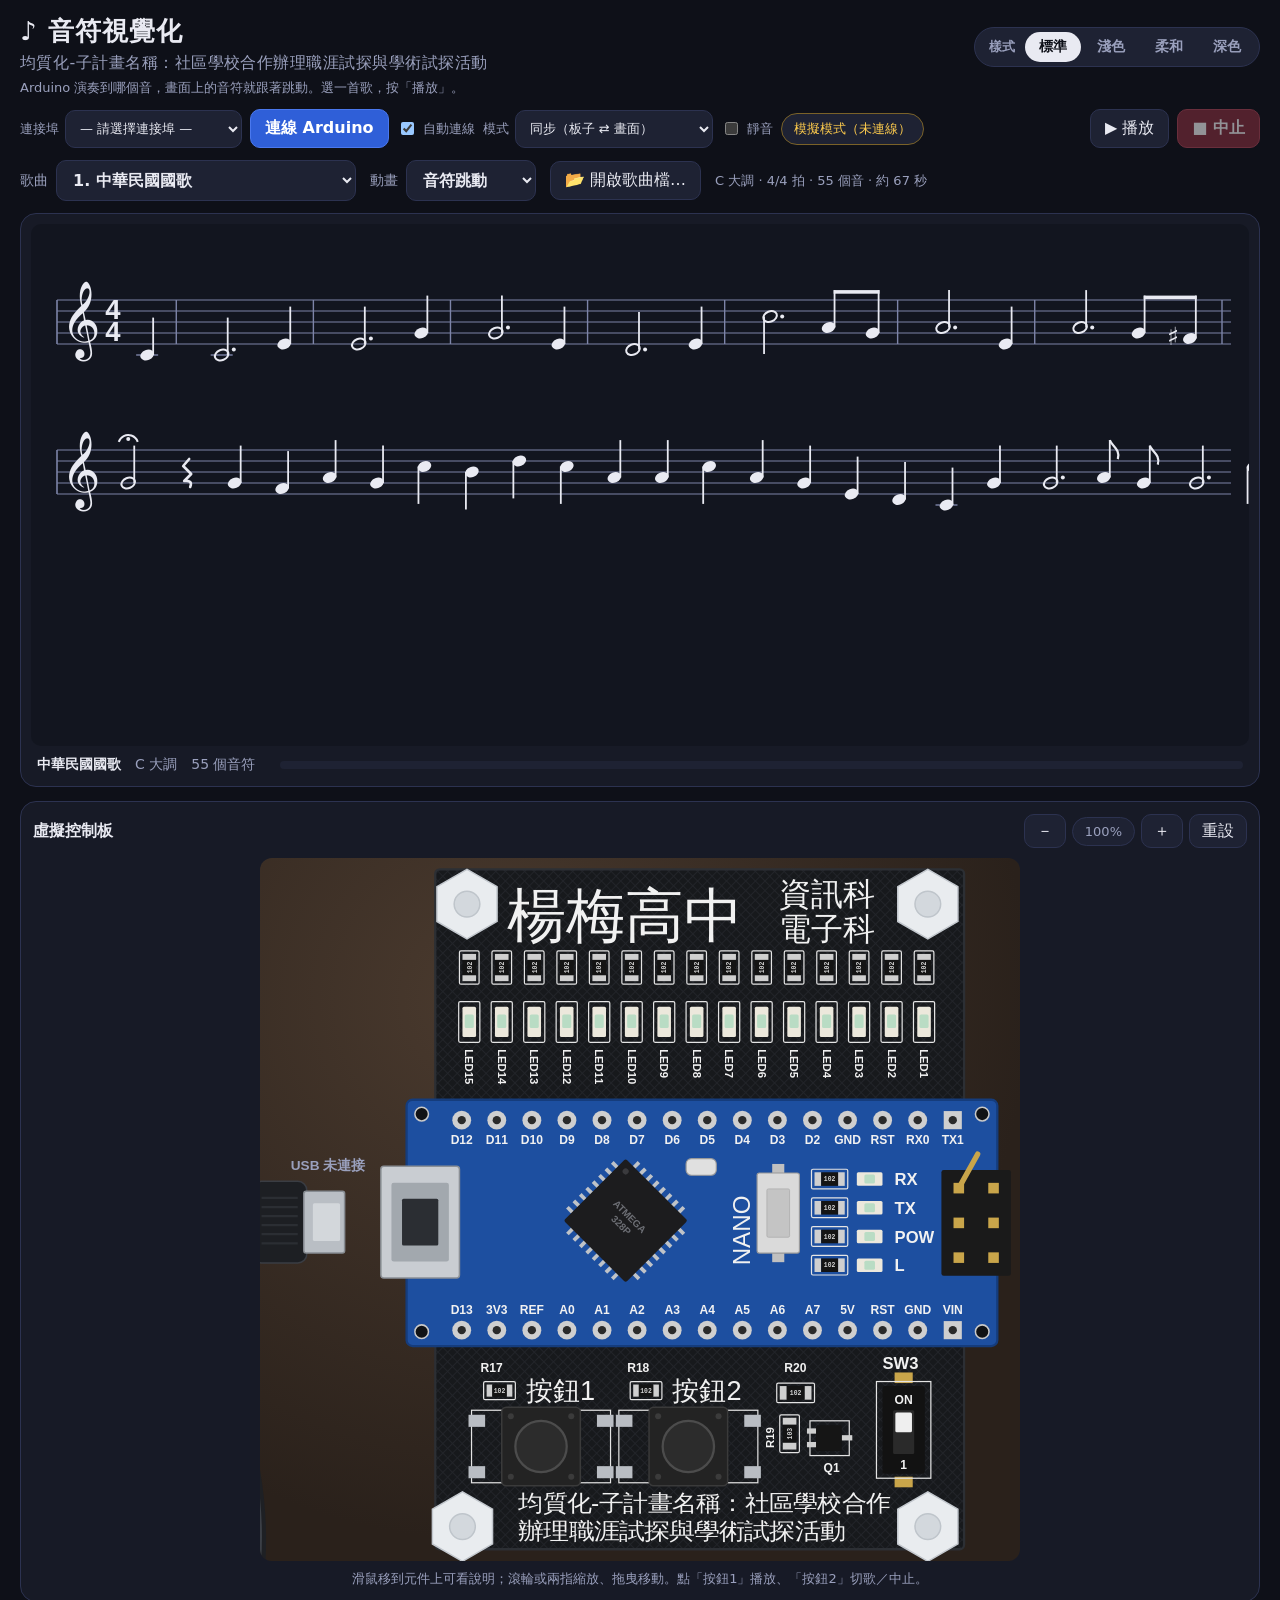
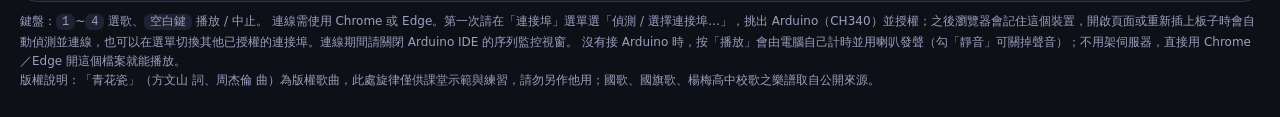
==== arduino-music/index.html @ 62ba799b "arduino-music：選錯檔案時顯示清楚的說明 選到金鑰檔時提醒不會上傳、不要分享；選到其他非歌曲的 JSON 時簡短說明。  Co-Authored-By: Claude Opus 5.5 <" ====
<!doctype html>
<html lang="zh-Hant">
<head>
<meta charset="utf-8">
<meta name="viewport" content="width=device-width, initial-scale=1">
<title>音符視覺化</title>
<style>
  /* 樣式：標準（預設）／淺色／柔和／深色。畫布上的顏色也從這些變數讀取 */
  :root, :root[data-theme="standard"] {
    color-scheme: dark;
    --bg: #0e1018;
    --panel: #171a26;
    --panel2: #1e2233;
    --line: #2c3250;
    --ink: #e9eaf2;
    --muted: #9aa0bd;
    --accent: #ffcc4d;
    --good: #5fe3a1;
    --bad: #ff7a7a;
    --scoreBg: #12151f;
    --noteInk: #e9eaf2;
    --staff: #7d84a8;
    --fallBg: #0d1019;
    --fallGrid: #222842;
    --fallGrid2: #181c2c;
    --bannerBg: rgba(14, 16, 24, .78);
    --primary: #2f5fd8;
    --primaryLine: #4a78ee;
    --dangerBg: #8a2f3f;
    --dangerLine: #b4485a;
    --dangerInk: #ffffff;
  }
  :root[data-theme="light"] {
    color-scheme: light;
    --bg: #eef0f5;
    --panel: #ffffff;
    --panel2: #f1f3f8;
    --line: #d3d8e4;
    --ink: #1c2030;
    --muted: #5c6378;
    --accent: #b97800;
    --good: #198754;
    --bad: #c92a2a;
    --scoreBg: #fcfcfe;
    --noteInk: #1c2030;
    --staff: #8d94ab;
    --fallBg: #eef1f7;
    --fallGrid: #c9cfde;
    --fallGrid2: #dde1ea;
    --bannerBg: rgba(255, 255, 255, .85);
    --primary: #2f5fd8;
    --primaryLine: #2650b8;
    --dangerBg: #c92a2a;
    --dangerLine: #a51d1d;
    --dangerInk: #ffffff;
  }
  :root[data-theme="soft"] {
    color-scheme: dark;
    --bg: #2a2731;
    --panel: #35313d;
    --panel2: #403b49;
    --line: #554e60;
    --ink: #f2ede6;
    --muted: #bdb3a8;
    --accent: #f2c48d;
    --good: #9edcb6;
    --bad: #f0a3a3;
    --scoreBg: #302c37;
    --noteInk: #f2ede6;
    --staff: #9a90a6;
    --fallBg: #2d2934;
    --fallGrid: #4a4356;
    --fallGrid2: #3a3444;
    --bannerBg: rgba(42, 39, 49, .82);
    --primary: #8a6fb8;
    --primaryLine: #a58bd1;
    --dangerBg: #a8566a;
    --dangerLine: #c27186;
    --dangerInk: #ffffff;
  }
  :root[data-theme="dark"] {
    color-scheme: dark;
    --bg: #000000;
    --panel: #0b0b0e;
    --panel2: #151519;
    --line: #26262e;
    --ink: #f6f6f8;
    --muted: #8f8f9a;
    --accent: #ffd60a;
    --good: #30d158;
    --bad: #ff453a;
    --scoreBg: #050507;
    --noteInk: #f6f6f8;
    --staff: #63636f;
    --fallBg: #030304;
    --fallGrid: #1f1f26;
    --fallGrid2: #121217;
    --bannerBg: rgba(0, 0, 0, .8);
    --primary: #0a63e0;
    --primaryLine: #2f7ff0;
    --dangerBg: #b3261e;
    --dangerLine: #d9443a;
    --dangerInk: #ffffff;
  }
  * { box-sizing: border-box; }
  [hidden] { display: none !important; }
  html, body { margin: 0; background: var(--bg); color: var(--ink);
    font-family: "Segoe UI", "Microsoft JhengHei", "PingFang TC", system-ui, sans-serif; }
  body { min-height: 100vh; padding: 14px 16px 28px; }
  h1 { font-size: 26px; margin: 0 0 2px; letter-spacing: .04em; }
  .sub { color: var(--muted); font-size: 13px; margin-bottom: 12px; }
  .wrap { max-width: 1240px; margin: 0 auto; }

  .bar { display: flex; flex-wrap: wrap; gap: 8px; align-items: center; margin-bottom: 12px; }
  button {
    font: inherit; color: var(--ink); background: var(--panel2); border: 1px solid var(--line);
    padding: 8px 14px; border-radius: 10px; cursor: pointer; min-height: 38px;
  }
  button:hover { border-color: #5662a8; }
  button:focus-visible { outline: 2px solid var(--accent); outline-offset: 2px; }
  button.primary { background: var(--primary); border-color: var(--primaryLine); color: #fff; font-weight: 600; }
  button.danger { background: var(--dangerBg); border-color: var(--dangerLine); color: var(--dangerInk); font-weight: 600; }
  button.danger[disabled] { opacity: .55; }
  button[disabled] { opacity: .45; cursor: not-allowed; }
  .badge { padding: 6px 12px; border-radius: 999px; font-size: 13px; background: var(--panel2);
    border: 1px solid var(--line); color: var(--muted); }
  .badge.on { color: var(--good); border-color: #2e6b52; }
  .badge.sim { color: var(--accent); border-color: #7a6228; }
  .spacer { flex: 1; }
  .portbox, .chk { display: inline-flex; align-items: center; gap: 6px; color: var(--muted); font-size: 13px; }
  select { font: inherit; color: var(--ink); background: var(--panel2); border: 1px solid var(--line);
    border-radius: 10px; padding: 8px 10px; min-height: 38px; max-width: 260px; }
  select:focus-visible, input[type=checkbox]:focus-visible { outline: 2px solid var(--accent); outline-offset: 2px; }

  /* 歌曲下拉選單 */
  .songbar { display: flex; flex-wrap: wrap; align-items: center; gap: 8px 14px; margin-bottom: 12px; }
  .songbox { display: inline-flex; align-items: center; gap: 8px; font-size: 14px; color: var(--muted); white-space: nowrap; }
  .songbox select { font-size: 16px; font-weight: 600; width: 300px; max-width: 70vw; padding: 9px 12px; }
  .songbox select[disabled] { opacity: .55; cursor: not-allowed; }
  .songmeta { color: var(--muted); font-size: 13px; }
  .songbox select.small { width: auto; min-width: 130px; }
  .pianoWrap { margin-top: 10px; border-radius: 10px; overflow: hidden; background: var(--fallBg); }
  /* 樣式切換（分段按鈕） */
  .kicker { color: var(--muted); font-size: 16px; line-height: 1.5; letter-spacing: .03em; margin: 2px 0 4px; }
  .titleRow { display: flex; flex-wrap: wrap; align-items: center; justify-content: space-between; gap: 8px 16px; }
  .themeSeg { display: inline-flex; align-items: center; gap: 2px; padding: 4px; border-radius: 999px;
    background: var(--panel2); border: 1px solid var(--line); }
  .themeSeg .lbl { color: var(--muted); font-size: 13px; padding: 0 8px 0 10px; font-weight: 600; }
  .themeSeg button { min-height: 30px; padding: 4px 14px; border-radius: 999px; border: 0; background: transparent;
    color: var(--muted); font-weight: 600; font-size: 14px; }
  .themeSeg button:hover { color: var(--ink); }
  .themeSeg button[aria-pressed="true"] { background: var(--ink); color: var(--bg); }
  #piano { display: block; width: 100%; }
  .menu { display: grid; grid-template-columns: repeat(4, 1fr); gap: 10px; margin-bottom: 12px; }
  .card {
    text-align: left; padding: 12px 14px; border-radius: 14px; background: var(--panel);
    border: 1px solid var(--line); display: flex; gap: 12px; align-items: center; min-height: 72px;
  }
  .card .num { width: 34px; height: 34px; border-radius: 50%; background: var(--panel2);
    display: grid; place-items: center; font-weight: 700; flex: none; color: var(--muted); }
  .card .t { font-weight: 600; font-size: 15px; line-height: 1.25; }
  .card .m { color: var(--muted); font-size: 12px; margin-top: 3px; }
  .card.active { border-color: var(--accent); background: #232640; box-shadow: 0 0 0 1px var(--accent) inset; }
  .card.active .num { background: var(--accent); color: #1a1a1a; }

  .stage { background: var(--panel); border: 1px solid var(--line); border-radius: 16px; padding: 10px; }
  #scoreWrap { height: min(58vh, 640px); overflow-y: auto; overflow-x: hidden; border-radius: 10px;
    background: var(--scoreBg); scroll-behavior: smooth; }
  canvas { display: block; width: 100%; }
  .foot { display: flex; flex-wrap: wrap; gap: 12px 24px; align-items: center; justify-content: space-between;
    padding: 10px 6px 2px; }
  .info { font-size: 14px; color: var(--muted); }
  .info b { color: var(--ink); font-weight: 600; }
  .progress { flex: 1 1 220px; height: 8px; background: var(--panel2); border-radius: 99px; overflow: hidden; min-width: 160px; }
  .progress > i { display: block; height: 100%; width: 0; background: linear-gradient(90deg, #4dd4e6, #ffcc4d, #ff6b6b); }
  .leds { display: flex; gap: 6px; align-items: center; }
  .led { width: 14px; height: 14px; border-radius: 50%; background: #2a2d3e; border: 1px solid #3b405c; transition: background .06s, box-shadow .06s; }
  .led.on { background: #ffd24d; border-color: #ffe9a3; box-shadow: 0 0 10px 3px rgba(255, 210, 77, .75); }
  .hint { color: var(--muted); font-size: 12px; margin-top: 10px; line-height: 1.6; }
  code { background: var(--panel2); padding: 1px 6px; border-radius: 6px; font-size: 12px; }

  /* 虛擬控制板 */
  .boardPanel { margin-top: 14px; background: var(--panel); border: 1px solid var(--line); border-radius: 16px; padding: 12px; }
  .boardHead { display: flex; flex-wrap: wrap; gap: 8px; align-items: center; justify-content: space-between; margin-bottom: 10px; }
  .boardHead h2 { font-size: 16px; margin: 0; }
  .zoomCtl { display: flex; gap: 6px; align-items: center; }
  .zoomCtl button { min-height: 34px; padding: 4px 12px; }
  .boardWrap { position: relative; max-width: 760px; margin: 0 auto; border-radius: 12px; overflow: hidden;
    background: radial-gradient(circle at 30% 20%, #4a3a2e, #2a211b 70%); touch-action: none; }
  #board .usbPlug { transition: transform .45s cubic-bezier(.3, .7, .3, 1); }
  #board .usbPlug.off { transform: translateX(-64px); }
  #board { display: block; width: 100%; aspect-ratio: 1006 / 930; cursor: grab; user-select: none; }
  #board.dragging { cursor: grabbing; }
  #board .comp:hover { filter: brightness(1.35); }
  #board .btnCap { cursor: pointer; transition: transform .08s; transform-box: fill-box; transform-origin: center; }
  #board .btnCap.down { transform: scale(.88); }
  .boardWrap.hwOnly #board .btnCap { cursor: not-allowed; }
  #board .waves path { opacity: 0; }
  #board .waves.on path { animation: wave .7s linear infinite; }
  #board .waves.on path:nth-child(2) { animation-delay: .23s; }
  #board .waves.on path:nth-child(3) { animation-delay: .46s; }
  @keyframes wave { 0% { opacity: .95; } 100% { opacity: 0; } }
  .boardTip { position: absolute; pointer-events: none; background: rgba(10, 12, 20, .94); border: 1px solid var(--line);
    color: var(--ink); font-size: 13px; padding: 6px 10px; border-radius: 8px; max-width: 280px; display: none; z-index: 5; line-height: 1.55; }
  .boardInfo { font-size: 13px; color: var(--muted); margin-top: 8px; min-height: 20px; text-align: center; line-height: 1.6; }
  @media (prefers-reduced-motion: reduce) { #board .waves.on path { animation: none; opacity: .8; } }

  @media (max-width: 860px) { .menu { grid-template-columns: repeat(2, 1fr); } }
  @media (max-width: 480px) { .menu { grid-template-columns: 1fr; } body { padding: 10px; } }
  @media (prefers-reduced-motion: reduce) { #scoreWrap { scroll-behavior: auto; } }
</style>
</head>
<body>
<div class="wrap">
  <div class="titleRow">
    <div class="titleBlock">
      <h1>♪ 音符視覺化</h1>
      <div class="kicker">均質化-子計畫名稱：社區學校合作辦理職涯試探與學術試探活動</div>
    </div>
    <div class="themeSeg" role="group" aria-label="樣式">
      <span class="lbl">樣式</span>
      <button type="button" data-theme="standard" aria-pressed="true">標準</button>
      <button type="button" data-theme="light" aria-pressed="false">淺色</button>
      <button type="button" data-theme="soft" aria-pressed="false">柔和</button>
      <button type="button" data-theme="dark" aria-pressed="false">深色</button>
    </div>
  </div>
  <div class="sub">Arduino 演奏到哪個音，畫面上的音符就跟著跳動。選一首歌，按「播放」。</div>

  <div class="bar">
    <label class="portbox">連接埠
      <select id="portSel" aria-label="選擇序列埠（Arduino）"></select>
    </label>
    <button id="btnConnect" class="primary">連線 Arduino</button>
    <label class="chk"><input type="checkbox" id="autoConn" checked> 自動連線</label>
    <label class="portbox">模式
      <select id="modeSel" aria-label="選擇模式">
        <option value="sync">同步（板子 ⇄ 畫面）</option>
        <option value="hw">硬體（畫面只鏡像）</option>
        <option value="online">線上（虛擬板、電腦發聲）</option>
      </select>
    </label>
    <label class="chk"><input type="checkbox" id="muteChk"> 靜音</label>
    <span id="badgeMode" class="badge sim">模擬模式（未連線）</span>
    <span class="spacer"></span>
    <button id="btnPlay">▶ 播放</button>
    <button id="btnStop" class="danger" disabled>■ 中止</button>
  </div>

  <div class="songbar">
    <label class="songbox">歌曲
      <select id="songSel" aria-label="選擇歌曲"></select>
    </label>
    <label class="songbox">動畫
      <select id="animSel" class="small" aria-label="選擇動畫">
        <option value="notes">音符跳動</option>
        <option value="piano">鋼琴</option>
      </select>
    </label>
    <label class="songbox" id="keysBox" hidden>琴鍵
      <select id="keysSel" class="small" aria-label="選擇鋼琴鍵數">
        <option value="88">88 鍵（完整鋼琴）</option>
        <option value="37">37 鍵（C3～C6）</option>
      </select>
    </label>
    <button id="btnOpenSong" type="button" title="載入 songs 資料夾裡的 .json 歌曲檔">📂 開啟歌曲檔…</button>
    <input type="file" id="songFile" accept=".json,application/json" hidden>
    <span class="songmeta" id="songMeta"></span>
  </div>

  <div class="stage">
    <div id="scoreWrap"><canvas id="score"></canvas></div>
    <div id="pianoWrap" class="pianoWrap" hidden><canvas id="piano" aria-label="鋼琴鍵盤動畫"></canvas></div>
    <div class="foot">
      <div class="info" id="info">尚未開始</div>
      <div class="progress" aria-hidden="true"><i id="bar"></i></div>
    </div>
  </div>

  <section class="boardPanel" aria-label="虛擬控制板">
    <div class="boardHead">
      <h2>虛擬控制板</h2>
      <div class="zoomCtl">
        <button id="zoomOut" type="button" aria-label="縮小">－</button>
        <span id="zoomPct" class="badge">100%</span>
        <button id="zoomIn" type="button" aria-label="放大">＋</button>
        <button id="zoomReset" type="button">重設</button>
      </div>
    </div>
    <div class="boardWrap" id="boardWrap">
      <svg id="board" role="img" aria-label="楊梅高中 Arduino Nano 控制板"></svg>
      <div class="boardTip" id="boardTip"></div>
    </div>
    <div class="boardInfo" id="boardInfo">滑鼠移到元件上可看說明；滾輪或兩指縮放、拖曳移動。點「按鈕1」播放、「按鈕2」切歌／中止。</div>
  </section>

  <div class="hint">
    鍵盤：<code>1</code>~<code>4</code> 選歌、<code>空白鍵</code> 播放 / 中止。
    連線需使用 Chrome 或 Edge。第一次請在「連接埠」選單選「偵測 / 選擇連接埠…」，挑出 Arduino（CH340）並授權；之後瀏覽器會記住這個裝置，開啟頁面或重新插上板子時會自動偵測並連線，也可以在選單切換其他已授權的連接埠。連線期間請關閉 Arduino IDE 的序列監控視窗。
    沒有接 Arduino 時，按「播放」會由電腦自己計時並用喇叭發聲（勾「靜音」可關掉聲音）；不用架伺服器，直接用 Chrome／Edge 開這個檔案就能播放。
    <br>版權說明：「青花瓷」（方文山 詞、周杰倫 曲）為版權歌曲，此處旋律僅供課堂示範與練習，請勿另作他用；國歌、國旗歌、楊梅高中校歌之樂譜取自公開來源。
  </div>
</div>

<script>
"use strict";
const SONGS = [{"id":1,"title":"中華民國國歌","key":"C","beats":"4/4","unitMs":100,"gap":90,"measure":32,"pickup":8,"notes":[[0,8,0],[0,24,0],[4,8,3],[4,24,3],[7,8,6],[7,24,6],[4,8,3],[2,24,1],[4,8,3],[12,24,10],[9,4,7],[7,4,6],[9,24,7],[4,8,3],[9,24,7],[7,4,6],[6,4,5],[7,29,6],[127,8,255],[7,8,6],[5,8,4],[9,8,7],[7,8,6],[12,8,10],[11,8,9],[14,8,12],[12,8,10],[9,8,7],[9,8,7],[12,8,10],[9,8,7],[7,8,6],[4,8,3],[2,8,1],[0,8,0],[7,8,6],[7,24,6],[9,4,7],[7,4,6],[7,24,6],[12,8,10],[12,24,10],[9,4,7],[7,4,6],[7,24,6],[7,8,6],[16,24,14],[14,4,12],[16,4,14],[14,24,12],[7,8,6],[14,24,12],[14,4,12],[16,4,14],[12,43,10]],"ferm":{"17":16,"54":24},"builtin":true},{"id":2,"title":"中華民國國旗歌","key":"C","beats":"4/4","unitMs":100,"gap":90,"measure":32,"pickup":0,"notes":[[4,8,3],[0,6,0],[4,2,3],[7,8,6],[7,8,6],[12,8,10],[11,6,9],[9,2,7],[9,8,7],[7,8,6],[9,8,7],[7,8,6],[7,8,6],[4,6,3],[0,2,0],[5,6,4],[5,2,4],[4,8,3],[2,16,1],[4,8,3],[0,6,0],[2,2,1],[4,8,3],[7,8,6],[12,8,10],[11,6,9],[9,2,7],[9,8,7],[7,8,6],[9,8,7],[7,8,6],[7,8,6],[5,4,4],[4,4,3],[2,6,1],[4,2,3],[2,8,1],[0,16,0],[2,12,1],[4,4,3],[5,8,4],[5,8,4],[9,8,7],[9,6,7],[9,2,7],[7,6,6],[5,2,4],[4,8,3],[4,12,3],[7,4,6],[12,8,10],[12,8,10],[14,6,12],[12,2,10],[11,4,9],[9,4,7],[7,16,6],[16,12,14],[16,4,14],[14,6,12],[12,2,10],[11,8,9],[14,12,12],[12,4,10],[11,6,9],[9,2,7],[7,8,6],[12,8,10],[12,4,10],[7,4,6],[9,4,7],[7,4,6],[5,4,4],[4,4,3],[2,8,1],[4,6,3],[5,2,4],[4,8,3],[127,8,255],[16,12,14],[16,4,14],[14,6,12],[12,2,10],[11,8,9],[14,12,12],[12,4,10],[11,6,9],[9,2,7],[7,8,6],[12,8,10],[12,4,10],[7,4,6],[11,4,9],[9,4,7],[7,4,6],[5,4,4],[4,8,3],[5,6,4],[2,2,1],[0,16,0]],"ferm":{},"builtin":true},{"id":3,"title":"楊梅高中校歌","key":"F","beats":"4/4","unitMs":75,"gap":90,"measure":32,"pickup":0,"notes":[[9,12,7],[5,2,4],[9,2,7],[12,8,9],[9,8,7],[14,12,11],[10,2,8],[12,2,9],[9,8,7],[5,8,4],[7,12,5],[9,4,7],[10,4,8],[7,4,5],[9,8,7],[10,4,8],[9,4,7],[7,4,5],[5,4,4],[7,16,5],[9,12,7],[5,2,4],[9,2,7],[12,8,9],[9,8,7],[14,12,11],[10,2,8],[12,2,9],[9,8,7],[5,8,4],[7,12,5],[9,4,7],[10,4,8],[7,4,5],[12,8,9],[9,4,7],[10,4,8],[7,6,5],[5,2,4],[5,16,4],[0,8,0],[0,6,0],[5,2,4],[9,4,7],[127,4,255],[2,4,1],[127,4,255],[7,4,5],[127,4,255],[0,4,0],[127,4,255],[5,4,4],[0,4,0],[5,4,4],[9,4,7],[14,8,11],[12,8,9],[9,16,7],[2,8,1],[2,6,1],[5,2,4],[10,4,8],[127,4,255],[14,4,11],[127,4,255],[7,4,5],[127,4,255],[12,4,9],[127,4,255],[5,4,4],[7,4,5],[9,4,7],[14,4,11],[12,8,9],[11,8,9],[12,16,9],[5,4,4],[5,8,4],[0,4,0],[9,8,7],[7,8,5],[9,4,7],[9,8,7],[5,4,4],[14,8,11],[12,8,9],[10,4,8],[10,8,8],[7,4,5],[9,8,7],[14,8,11],[12,4,9],[12,8,9],[9,4,7],[14,8,11],[12,8,9],[17,24,14],[127,8,255]],"ferm":{},"builtin":true},{"id":4,"title":"青花瓷（版權歌曲，僅供示範練習）","key":"A","beats":"2/4","unitMs":80,"gap":85,"measure":16,"pickup":0,"notes":[[127,8,255],[127,2,255],[11,2,7],[9,2,5],[6,2,2],[9,4,5],[9,2,5],[6,2,2],[9,4,5],[9,2,5],[6,2,2],[9,2,5],[6,2,2],[4,4,0],[127,2,255],[11,2,7],[9,2,5],[6,2,2],[9,4,5],[9,2,5],[6,2,2],[9,4,5],[9,2,5],[11,1,7],[13,1,9],[11,2,7],[9,2,5],[9,4,5],[127,2,255],[4,2,0],[6,2,2],[13,2,9],[13,4,9],[13,2,9],[11,2,7],[13,4,9],[13,2,9],[11,2,7],[13,2,9],[16,2,12],[13,2,9],[13,2,9],[127,2,255],[13,2,9],[13,2,9],[13,2,9],[13,2,9],[11,2,7],[11,2,7],[11,2,7],[11,4,7],[9,2,5],[11,1,7],[13,1,9],[13,2,9],[11,6,7],[127,2,255],[11,2,7],[9,2,5],[6,2,2],[9,4,5],[9,2,5],[6,2,2],[9,4,5],[9,2,5],[6,2,2],[9,2,5],[6,2,2],[4,4,0],[127,2,255],[4,2,0],[6,2,2],[13,2,9],[16,4,12],[16,2,12],[13,2,9],[16,4,12],[16,2,12],[11,1,7],[13,1,9],[11,2,7],[9,2,5],[9,4,5],[127,2,255],[11,2,7],[9,2,5],[11,2,7],[13,2,9],[11,2,7],[11,2,7],[9,2,5],[11,4,7],[9,2,5],[6,2,2],[11,2,7],[9,2,5],[9,2,5],[6,2,2],[9,4,5],[9,2,5],[9,18,5],[127,8,255],[127,2,255],[16,2,12],[16,2,12],[13,2,9],[11,2,7],[13,2,9],[6,4,2],[11,2,7],[13,2,9],[16,2,12],[13,2,9],[11,8,7],[127,2,255],[16,2,12],[16,2,12],[13,2,9],[11,2,7],[13,2,9],[4,4,0],[11,2,7],[13,2,9],[16,2,12],[11,2,7],[9,8,5],[127,2,255],[9,2,5],[11,2,7],[13,2,9],[16,2,12],[18,2,14],[16,2,12],[13,2,9],[16,2,12],[13,2,9],[13,2,9],[11,2,7],[11,8,7],[127,2,255],[9,2,5],[11,2,7],[9,2,5],[11,2,7],[9,2,5],[9,2,5],[11,2,7],[11,2,7],[13,4,9],[16,2,12],[13,2,9],[13,6,9],[127,2,255],[16,2,12],[16,2,12],[13,2,9],[11,2,7],[13,2,9],[6,4,2],[11,2,7],[13,2,9],[16,2,12],[13,2,9],[11,8,7],[127,2,255],[16,2,12],[16,2,12],[13,2,9],[11,2,7],[13,2,9],[4,4,0],[11,2,7],[13,2,9],[16,2,12],[11,2,7],[9,8,5],[127,2,255],[9,2,5],[11,2,7],[13,2,9],[16,2,12],[18,2,14],[16,2,12],[13,2,9],[16,2,12],[13,2,9],[13,2,9],[11,2,7],[11,6,7],[4,2,0],[13,2,9],[11,4,7],[9,4,5],[9,42,5],[127,4,255]],"ferm":{},"builtin":true},{"title":"中華民國國旗歌（由內建歌曲匯出）","key":"C","beats":"4/4","unitMs":100,"gap":90,"measure":32,"pickup":0,"source":"04_國旗歌_樂譜(維基百科).png","notes":[[4,8],[0,6],[4,2],[7,8],[7,8],[12,8],[11,6],[9,2],[9,8],[7,8],[9,8],[7,8],[7,8],[4,6],[0,2],[5,6],[5,2],[4,8],[2,16],[4,8],[0,6],[2,2],[4,8],[7,8],[12,8],[11,6],[9,2],[9,8],[7,8],[9,8],[7,8],[7,8],[5,4],[4,4],[2,6],[4,2],[2,8],[0,16],[2,12],[4,4],[5,8],[5,8],[9,8],[9,6],[9,2],[7,6],[5,2],[4,8],[4,12],[7,4],[12,8],[12,8],[14,6],[12,2],[11,4],[9,4],[7,16],[16,12],[16,4],[14,6],[12,2],[11,8],[14,12],[12,4],[11,6],[9,2],[7,8],[12,8],[12,4],[7,4],[9,4],[7,4],[5,4],[4,4],[2,8],[4,6],[5,2],[4,8],[null,8],[16,12],[16,4],[14,6],[12,2],[11,8],[14,12],[12,4],[11,6],[9,2],[7,8],[12,8],[12,4],[7,4],[11,4],[9,4],[7,4],[5,4],[4,8],[5,6],[2,2],[0,16]],"uncertain":[],"file":"國旗歌_測試.json"},{"title":"青花瓷（AI 讀譜・版權歌曲，僅供示範練習）","key":"A","beats":"2/4","unitMs":80,"gap":85,"measure":16,"pickup":0,"source":"06_青花瓷_簡譜(使用者提供).png","notes":[[null,8],[null,2],[11,2],[9,2],[6,2],[9,4],[9,2],[6,2],[9,4],[9,2],[6,2],[9,2],[6,2],[4,4],[null,2],[11,2],[9,2],[6,2],[9,4],[9,2],[6,2],[9,4],[9,2],[11,1],[13,1],[11,2],[9,2],[9,4],[null,2],[4,2],[6,2],[13,2],[13,4],[13,2],[11,2],[13,4],[13,2],[11,2],[13,2],[16,2],[13,2],[13,2],[null,2],[13,2],[13,2],[13,2],[13,2],[11,2],[11,2],[11,2],[11,4],[9,2],[11,1],[13,1],[13,2],[11,6],[null,2],[11,2],[9,2],[6,2],[9,4],[9,2],[6,2],[9,4],[9,2],[6,2],[9,2],[6,2],[4,4],[null,2],[4,2],[6,2],[13,2],[16,4],[16,2],[13,2],[16,4],[16,2],[11,1],[13,1],[11,2],[9,2],[9,4],[null,2],[11,2],[9,2],[11,2],[13,2],[11,2],[11,2],[9,2],[11,4],[9,2],[6,2],[11,2],[9,2],[9,2],[6,2],[9,4],[9,2],[9,18],[null,8],[null,2],[16,2],[16,2],[13,2],[11,2],[13,2],[6,4],[11,2],[13,2],[16,2],[13,2],[11,8],[null,2],[16,2],[16,2],[13,2],[11,2],[13,2],[4,4],[11,2],[13,2],[16,2],[11,2],[9,8],[null,2],[9,2],[11,2],[13,2],[16,2],[18,2],[16,2],[13,2],[16,2],[13,2],[13,2],[11,2],[11,8],[null,2],[9,2],[11,2],[9,2],[11,2],[9,2],[9,2],[11,2],[11,2],[13,4],[16,2],[13,2],[13,6],[null,2],[16,2],[16,2],[13,2],[11,2],[13,2],[6,4],[11,2],[13,2],[16,2],[13,2],[11,8],[null,2],[16,2],[16,2],[13,2],[11,2],[13,2],[4,4],[11,2],[13,2],[16,2],[11,2],[9,8],[null,2],[9,2],[11,2],[13,2],[16,2],[18,2],[16,2],[13,2],[16,2],[13,2],[13,2],[11,2],[11,6],[4,2],[13,2],[11,4],[9,4],[9,42],[null,4]],"uncertain":[{"index":73,"reason":"譜上這小節標3/4拍，但時值線加起來只有2拍，依時值線處理"},{"index":91,"reason":"小節中間又標了3/4，依時值線處理"},{"index":106,"reason":"副歌標了8va（高八度），為了蜂鳴器不要太尖，照譜面音高演奏"},{"index":188,"reason":"這裡有2/4小記號和附點，時值照線條判讀"},{"index":193,"reason":"結尾有好幾條連結線，合併成一個長音"}],"file":"青花瓷_AI讀譜.json"}].map((d) => normalizeSong(d));

/* ================= 匯入歌曲（songs\*.json）轉成內部格式 ================= */
// 回傳錯誤訊息陣列（空陣列代表沒問題）。和 tools\validate_song.py 的基本檢查一致
function songErrors(d) {
  const err = [];
  if (!d || typeof d !== "object") return ["檔案內容不是歌曲資料"];
  const need = { title: "string", key: "string", beats: "string", unitMs: "number", gap: "number", measure: "number", pickup: "number" };
  for (const k in need) if (typeof d[k] !== need[k]) err.push(`少了欄位「${k}」或型別不對`);
  if (!Array.isArray(d.notes) || !d.notes.length) err.push("notes 必須是至少有一個音符的清單");
  else d.notes.forEach((n, i) => {
    if (!Array.isArray(n) || n.length !== 2) err.push(`第 ${i} 個音符要寫成 [音高, 長度]`);
    else if (!(Number.isInteger(n[1]) && n[1] > 0)) err.push(`第 ${i} 個音符的長度要是正整數`);
    else if (n[0] !== null && !(Number.isInteger(n[0]) && n[0] >= -12 && n[0] <= 24)) err.push(`第 ${i} 個音符的音高要是 −12～24 的整數，或 null（休止符）`);
  });
  if (d.key && KEY_SIG_OK(d.key) === false) err.push(`調號「${d.key}」看不懂`);
  return err.slice(0, 6);
}
function KEY_SIG_OK(k) { return ["C", "G", "D", "A", "E", "B", "F♯", "F", "B♭", "Bb", "E♭", "Eb", "A♭", "Ab", "D♭", "Db"].includes(k); }
function normalizeSong(d) {
  if (d.builtin) return d;
  const pitched = d.notes.filter((n) => n[0] !== null).map((n) => n[0]);
  const lo = Math.min(...pitched), hi = Math.max(...pitched);
  const ledOf = (s) => (hi === lo ? 7 : Math.round(((s - lo) / (hi - lo)) * 14));   // 最低音 → LED1、最高音 → LED15
  return {
    title: d.title, key: d.key, beats: d.beats, unitMs: d.unitMs, gap: d.gap, measure: d.measure, pickup: d.pickup,
    ferm: {}, imported: true, file: d.file || "", source: d.source || "",
    uncertain: Array.isArray(d.uncertain) ? d.uncertain.filter((u) => u && Number.isInteger(u.index)) : [],
    notes: d.notes.map((n) => (n[0] === null ? [127, n[1], 255] : [n[0], n[1], ledOf(n[0])])),
  };
}

/* ================= 基本資料 ================= */
const LETTERS = ["C", "D", "E", "F", "G", "A", "B"];
// 音名顏色：深底用明亮色、淺色樣式用較深的顏色（在白底上才看得清楚）
const NOTE_COLORS_BRIGHT = { C: "#ff6b6b", D: "#ffa94d", E: "#ffd43b", F: "#8ce99a", G: "#4dd4e6", A: "#74a7ff", B: "#d0a2ff" };
const NOTE_COLORS_DEEP = { C: "#d63333", D: "#d9620f", E: "#b88300", F: "#2b9446", G: "#0e8aa0", A: "#2366c8", B: "#8a3aad" };
let NOTE_COLORS = { ...NOTE_COLORS_BRIGHT };
let INK = "#e9eaf2";          // 譜面音符顏色（隨樣式改變）
let STAFF = "#7d84a8";        // 譜線顏色（隨樣式改變）
const TC = { fallBg: "#0d1019", fallGrid: "#222842", fallGrid2: "#181c2c", bannerBg: "rgba(14,16,24,.78)", accent: "#ffcc4d" };
const THEMES = ["standard", "light", "soft", "dark"];
let themeName = "standard";
function cssVar(name) { return getComputedStyle(document.documentElement).getPropertyValue(name).trim(); }
function readThemeColors() {
  INK = cssVar("--noteInk") || INK;
  STAFF = cssVar("--staff") || STAFF;
  TC.fallBg = cssVar("--fallBg"); TC.fallGrid = cssVar("--fallGrid"); TC.fallGrid2 = cssVar("--fallGrid2");
  TC.bannerBg = cssVar("--bannerBg"); TC.accent = cssVar("--accent");
  NOTE_COLORS = { ...(themeName === "light" ? NOTE_COLORS_DEEP : NOTE_COLORS_BRIGHT) };
}
// 調號：正數 = 幾個升記號、負數 = 幾個降記號（匯入歌曲可用任何常見調號）
const KEY_SIG = { C: 0, G: 1, D: 2, A: 3, E: 4, B: 5, "F♯": 6, F: -1, "B♭": -2, Bb: -2, "E♭": -3, Eb: -3, "A♭": -4, Ab: -4, "D♭": -5, Db: -5 };
const SHARP_ORDER = ["F", "C", "G", "D", "A", "E", "B"], FLAT_ORDER = ["B", "E", "A", "D", "G", "C", "F"];
const LETTER_PC = { C: 0, D: 2, E: 4, F: 5, G: 7, A: 9, B: 11 };
const NAT_PC = { 0: "C", 2: "D", 4: "E", 5: "F", 7: "G", 9: "A", 11: "B" };
function keyInfo(key) {
  const n = KEY_SIG[key] !== undefined ? KEY_SIG[key] : 0;
  const list = n > 0 ? SHARP_ORDER.slice(0, n) : FLAT_ORDER.slice(0, -n);
  const alt = {};
  list.forEach((l) => (alt[l] = n > 0 ? 1 : -1));
  return { acc: Math.sign(n), list, alt };
}
const STD = [[32, 0, 0], [24, 16, 1], [16, 16, 0], [12, 8, 1], [8, 8, 0], [6, 4, 1], [4, 4, 0], [3, 2, 1], [2, 2, 0], [1, 1, 0]];
// [單位, 基本時值, 是否附點]  基本時值：0=全音符 16=二分 8=四分 4=八分 2=十六分 1=三十二分
const SYM_FONT = '"Segoe UI Symbol","Noto Music","Apple Symbols","Arial Unicode MS",serif';

/* ================= 狀態 ================= */
const $ = (id) => document.getElementById(id);
const cvs = $("score"), ctx = cvs.getContext("2d");
const baseCv = document.createElement("canvas"), baseCtx = baseCv.getContext("2d");
const playedCv = document.createElement("canvas"), playedCtx = playedCv.getContext("2d");
const wrap = $("scoreWrap");

let songIdx = 0;
let model = null;                  // 目前歌曲的版面
let active = null;                 // {i, start}
let maxIndex = -1;
let particles = [], ripples = [], confetti = [];
let banner = null;                 // {text, start}
let mode = "idle";                 // idle | sim | serial
let playing = false;
let sim = null;                    // 模擬播放狀態
let port = null, writer = null, readerLoopOn = false, boardReady = false;
let dpr = 1, cssW = 900, cssH = 400;
const reduceMotion = window.matchMedia("(prefers-reduced-motion: reduce)").matches;

/* ================= 版面計算 ================= */
function spell(semi, key) {
  const pc = ((semi % 12) + 12) % 12;
  const ki = keyInfo(key);
  // 1. 先找調號內的拼法；2. 再用自然音（必要時加還原記號）；3. 黑鍵：升記號調用升、降記號調用降
  let letter = null, alt = 0;
  for (const L of LETTERS) { const a = ki.alt[L] || 0; if ((LETTER_PC[L] + a + 12) % 12 === pc) { letter = L; alt = a; break; } }
  if (!letter) {
    if (NAT_PC[pc]) { letter = NAT_PC[pc]; alt = 0; }
    else if (ki.acc < 0) { letter = NAT_PC[(pc + 1) % 12]; alt = -1; }
    else { letter = NAT_PC[(pc + 11) % 12]; alt = 1; }
  }
  const midi = 60 + semi;
  const octave = Math.floor((midi - alt) / 12) - 1;
  const keyAlt = ki.alt[letter] || 0;
  let acc = null;
  if (alt !== keyAlt) acc = alt === 1 ? "♯" : alt === -1 ? "♭" : "♮";
  return { letter, alt, octave, acc, d: octave * 7 + LETTERS.indexOf(letter) };
}
function nameOf(n) {
  return n.letter + (n.alt === 1 ? "♯" : n.alt === -1 ? "♭" : "") + n.octave;
}
function stdType(units) {
  let best = STD[0], bd = 1e9;
  for (const s of STD) {
    const d = Math.abs(s[0] - units);
    if (d < bd || (d === bd && s[0] > best[0])) { best = s; bd = d; }
  }
  return { base: best[1], dot: !!best[2] };
}

function buildModel(song, width) {
  const SP = 11;
  const SYS_H = 150;
  const notes = song.notes.map((a, i) => ({ i, semi: a[0], units: a[1], led: a[2], rest: a[0] === 127 }));
  let cum = 0;
  for (const n of notes) {
    n.start = cum;
    n.ms = n.units * song.unitMs;
    n.msStart = cum * song.unitMs;
    cum += n.units;
    const fermU = song.ferm && song.ferm[String(n.i)];
    const t = stdType(fermU || n.units);
    n.base = t.base; n.dot = t.dot; n.fermata = !!fermU;
    if (!n.rest) Object.assign(n, spell(n.semi, song.key));
  }
  const totalMs = cum * song.unitMs;

  // 小節線
  let nextB = song.pickup > 0 ? song.pickup : song.measure;
  for (const n of notes) {
    const end = n.start + n.units;
    n.barAfter = false;
    if (end >= nextB) {
      if (end === nextB) n.barAfter = true;
      while (nextB <= end) nextB += song.measure;
    }
  }
  const last = notes[notes.length - 1];
  last.barAfter = true; last.finalBar = true;

  // 每個音符的寬度
  const keyW = keyInfo(song.key).list.length * 11;
  for (const n of notes) n.w = 22 + 9 * Math.sqrt(n.units) + (n.acc ? 13 : 0);

  // 切成小節
  const chunks = [];
  let cur = [];
  for (const n of notes) { cur.push(n); if (n.barAfter) { chunks.push(cur); cur = []; } }
  if (cur.length) chunks.push(cur);

  // 排成行
  const lineLeft = (first) => 16 + 38 + keyW + (first ? 28 : 0) + 8;
  const rightPad = 18;
  const lines = [];
  let line = { chunks: [], used: 0 };
  for (const ch of chunks) {
    const cw = ch.reduce((s, n) => s + n.w, 0) + 12;
    const avail = width - lineLeft(lines.length === 0) - rightPad;
    if (line.chunks.length && line.used + cw > avail) { lines.push(line); line = { chunks: [], used: 0 }; }
    line.chunks.push(ch); line.used += cw;
  }
  lines.push(line);

  const top0 = 22;
  lines.forEach((ln, li) => {
    ln.first = li === 0;
    ln.top = top0 + li * SYS_H + 54;           // 第一線（F5）的 y
    ln.bottom = ln.top + 4 * SP;
    const left = lineLeft(ln.first);
    const avail = width - left - rightPad;
    const barPad = 12 * ln.chunks.length;
    const noteSum = ln.used - barPad;
    const isLast = li === lines.length - 1;
    let scale = (avail - barPad) / noteSum;
    scale = Math.max(1, Math.min(scale, isLast ? 1.12 : 1.9));
    ln.left = left; ln.right = width - rightPad;
    let cx = left;
    ln.bars = [];
    for (const ch of ln.chunks) {
      for (const n of ch) {
        n.line = li;
        n.x = cx + (n.w * scale) / 2;
        cx += n.w * scale;
        n.y = n.rest ? ln.bottom - 2 * SP : ln.bottom - (n.d - 30) * SP / 2;
      }
      if (ch[ch.length - 1].barAfter) ln.bars.push({ x: cx + 3, final: !!ch[ch.length - 1].finalBar });
      cx += 12;
    }
  });

  // 連桿分組：同一拍內、連續、八分音符以下
  const groups = [];
  let g = [];
  const flush = () => { if (g.length >= 2) groups.push(g); g = []; };
  for (const n of notes) {
    const beamable = !n.rest && (n.base === 4 || n.base === 2 || n.base === 1);
    if (!beamable) { flush(); continue; }
    if (g.length && (Math.floor(n.start / 8) !== Math.floor(g[0].start / 8) || n.line !== g[0].line)) flush();
    g.push(n);
  }
  flush();
  for (const n of notes) { n.group = null; }
  groups.forEach((gr) => gr.forEach((n) => (n.group = gr)));

  // 符桿方向與長度
  for (const n of notes) {
    if (n.rest) continue;
    n.stemUp = n.d < 34;
  }
  for (const gr of groups) {
    const avg = gr.reduce((s, n) => s + n.d, 0) / gr.length;
    const up = avg < 34;
    gr.forEach((n) => (n.stemUp = up));
    const ys = gr.map((n) => n.y);
    gr.beamY = up ? Math.min(...ys) - 3.4 * SP : Math.max(...ys) + 3.4 * SP;
    gr.up = up;
  }
  for (const n of notes) {
    if (n.rest) continue;
    const rx = SP * 0.62;
    n.stemX = n.stemUp ? n.x + rx - 0.8 : n.x - rx + 0.8;
    if (n.base === 0) { n.stemEnd = null; continue; }
    n.stemEnd = n.group ? n.group.beamY : n.stemUp ? n.y - 3.4 * SP : n.y + 3.4 * SP;
  }

  return { song, notes, lines, groups, SP, SYS_H, totalMs, height: top0 + lines.length * SYS_H + 20, width };
}

/* ================= 繪圖元件 ================= */
function line(c, x1, y1, x2, y2, w, col) {
  c.strokeStyle = col; c.lineWidth = w; c.beginPath(); c.moveTo(x1, y1); c.lineTo(x2, y2); c.stroke();
}

function drawHead(c, x, y, SP, filled, col) {
  c.save();
  c.translate(x, y); c.rotate(-0.38);
  c.beginPath(); c.ellipse(0, 0, SP * 0.64, SP * 0.46, 0, 0, Math.PI * 2);
  if (filled) { c.fillStyle = col; c.fill(); }
  else { c.strokeStyle = col; c.lineWidth = 2; c.stroke(); }
  c.restore();
}

function drawFlag(c, n, SP, col, count) {
  c.strokeStyle = col; c.lineWidth = 2.2;
  for (let k = 0; k < count; k++) {
    const dy = k * 5.2 * (n.stemUp ? 1 : -1);
    const sx = n.stemX, sy = n.stemEnd + dy;
    c.beginPath();
    if (n.stemUp) {
      c.moveTo(sx, sy);
      c.bezierCurveTo(sx + 2, sy + 6, sx + 11, sy + 9, sx + 8, sy + 19);
    } else {
      c.moveTo(sx, sy);
      c.bezierCurveTo(sx + 2, sy - 6, sx + 11, sy - 9, sx + 8, sy - 19);
    }
    c.stroke();
  }
}

function levelOf(n) { return n.base === 4 ? 1 : n.base === 2 ? 2 : n.base === 1 ? 3 : 0; }

// 畫一個音符（符頭、加線、升降號、附點、符桿、單音符尾巴）
function drawNote(c, m, n, col, withLedger) {
  const SP = m.SP, ln = m.lines[n.line];
  if (n.rest) { drawRest(c, m, n, col); return; }
  if (withLedger) {
    c.strokeStyle = STAFF; c.lineWidth = 1.4;
    for (let d = 28; d >= n.d; d -= 2) {          // 低於第一線的加線
      if (d < 30) { const y = ln.bottom - (d - 30) * SP / 2; c.beginPath(); c.moveTo(n.x - SP, y); c.lineTo(n.x + SP, y); c.stroke(); }
    }
    for (let d = 40; d <= n.d; d += 2) {          // 高於第五線的加線
      const y = ln.bottom - (d - 30) * SP / 2; c.beginPath(); c.moveTo(n.x - SP, y); c.lineTo(n.x + SP, y); c.stroke();
    }
  }
  drawHead(c, n.x, n.y, SP, n.base <= 8 && n.base !== 0, col);
  if (n.acc) {
    c.fillStyle = col; c.font = `${SP * 2.3}px ${SYM_FONT}`; c.textAlign = "center"; c.textBaseline = "middle";
    c.fillText(n.acc, n.x - SP * 1.55, n.y - (n.acc === "♭" ? 2 : 0));
  }
  if (n.dot) {
    const onLine = n.d % 2 === 0;
    c.fillStyle = col; c.beginPath(); c.arc(n.x + SP * 1.1, n.y - (onLine ? SP * 0.5 : 0), 2, 0, Math.PI * 2); c.fill();
  }
  if (n.fermata) {
    const fy = Math.min(n.y - 2.2 * SP, ln.top - 12);
    c.strokeStyle = col; c.fillStyle = col; c.lineWidth = 2;
    c.beginPath(); c.arc(n.x, fy + 7, 10, Math.PI * 1.1, Math.PI * 1.9); c.stroke();
    c.beginPath(); c.arc(n.x, fy + 1, 2, 0, Math.PI * 2); c.fill();
  }
  if (n.base !== 0) {
    line(c, n.stemX, n.y, n.stemX, n.stemEnd, 1.8, col);
    if (!n.group && n.base <= 4) drawFlag(c, n, SP, col, levelOf(n));
  }
}

function drawRest(c, m, n, col) {
  const SP = m.SP, ln = m.lines[n.line], x = n.x, y = n.y;
  c.fillStyle = col; c.strokeStyle = col; c.lineCap = "round"; c.lineJoin = "round";
  if (n.base === 0) { c.fillRect(x - 7, ln.bottom - 3 * SP, 14, 5); }
  else if (n.base === 16) { c.fillRect(x - 7, ln.bottom - 2 * SP - 5, 14, 5); }
  else if (n.base === 8) {
    c.lineWidth = 2.6; c.beginPath();
    c.moveTo(x + 2, y - 13); c.lineTo(x - 4, y - 6); c.lineTo(x + 4, y + 2); c.lineTo(x - 3, y + 9);
    c.quadraticCurveTo(x + 6, y + 8, x + 3, y + 15); c.stroke();
  } else {
    const dots = n.base === 4 ? 1 : n.base === 2 ? 2 : 3;
    c.lineWidth = 2;
    c.beginPath(); c.moveTo(x + 4, y - 9); c.lineTo(x - 3, y + 6 + (dots - 1) * 3); c.stroke();
    for (let k = 0; k < dots; k++) { c.beginPath(); c.arc(x - 2 + k * -1.5 + 0, y - 6 + k * 6 - 0, 2.6, 0, Math.PI * 2); c.fill(); }
  }
  if (n.dot) { c.beginPath(); c.arc(x + 10, y - 2, 2, 0, Math.PI * 2); c.fill(); }
  c.lineCap = "butt";
}

function drawBeams(c, g, col) {
  const maxLv = Math.max(...g.map(levelOf));
  for (let lv = 1; lv <= maxLv; lv++) {
    const dy = (lv - 1) * 5.2 * (g.up ? 1 : -1);
    let k = 0;
    while (k < g.length) {
      if (levelOf(g[k]) < lv) { k++; continue; }
      let j = k;
      while (j + 1 < g.length && levelOf(g[j + 1]) >= lv) j++;
      let x1 = g[k].stemX, x2 = g[j].stemX;
      if (j === k) { // 單獨的次級連桿：畫一小段朝向鄰音
        if (k > 0) x1 = x2 - 9; else x2 = x1 + 9;
      }
      c.fillStyle = col;
      const y = g.beamY + dy, h = 3.6;
      c.fillRect(x1 - 0.9, g.up ? y : y - h, x2 - x1 + 1.8, h);
      k = j + 1;
    }
  }
}

function glyph(c, ch, x, y, size, col) {
  c.fillStyle = col; c.font = `${size}px ${SYM_FONT}`; c.textAlign = "center"; c.textBaseline = "alphabetic";
  c.fillText(ch, x, y);
}

function drawStatic(c, m) {
  const SP = m.SP, song = m.song;
  c.clearRect(0, 0, m.width, m.height);
  for (const ln of m.lines) {
    for (let k = 0; k < 5; k++) line(c, ln.left - 44 - keyInfo(song.key).list.length * 11 - (ln.first ? 28 : 0) + 8, ln.top + k * SP, ln.right, ln.top + k * SP, 1.2, STAFF);
    const sx = ln.left - 44 - keyInfo(song.key).list.length * 11 - (ln.first ? 28 : 0) + 8;
    line(c, sx, ln.top, sx, ln.bottom, 1.6, STAFF);
    // 高音譜號
    glyph(c, "𝄞", sx + 24, ln.bottom - SP * 0.2, SP * 6.1, INK);
    // 調號
    const kd = { "#": [38, 35, 39, 36, 33, 37, 34], "b": [34, 37, 33, 36, 32, 35, 31] };
    const kt = keyInfo(song.key).acc;
    keyInfo(song.key).list.forEach((_, i) => {
      const d = kt > 0 ? kd["#"][i] : kd["b"][i];
      const y = ln.bottom - (d - 30) * SP / 2;
      c.fillStyle = INK; c.font = `${SP * 2.4}px ${SYM_FONT}`; c.textAlign = "center"; c.textBaseline = "middle";
      c.fillText(kt > 0 ? "♯" : "♭", sx + 44 + i * 11, y);
    });
    if (ln.first) {
      const [a, b] = song.beats.split("/");
      const tx = sx + 44 + keyInfo(song.key).list.length * 11 + 12;
      c.fillStyle = INK; c.font = `bold ${SP * 2.5}px "Segoe UI",sans-serif`; c.textAlign = "center"; c.textBaseline = "middle";
      c.fillText(a, tx, ln.top + SP * 1.0); c.fillText(b, tx, ln.top + SP * 3.0);
    }
    for (const b of ln.bars) {
      line(c, b.x, ln.top, b.x, ln.bottom, 1.4, STAFF);
      if (b.final) line(c, b.x + 5, ln.top, b.x + 5, ln.bottom, 3.6, STAFF);
    }
  }
  for (const n of m.notes) drawNote(c, m, n, INK, true);
  for (const g of m.groups) drawBeams(c, g, INK);
  // AI 讀譜時不確定的音：虛線框（滑鼠移上去顯示原因）
  if (song.uncertain && song.uncertain.length) {
    c.save();
    c.strokeStyle = TC.accent; c.lineWidth = 1.6; c.setLineDash([4, 3]);
    for (const u of song.uncertain) {
      const n = m.notes[u.index];
      if (!n) continue;
      const top = n.rest ? n.y - 16 : Math.min(n.y - 12, n.stemEnd != null ? n.stemEnd - 4 : n.y - 12);
      const bot = n.rest ? n.y + 18 : Math.max(n.y + 12, n.stemEnd != null ? n.stemEnd + 4 : n.y + 12);
      n.ubox = { x: n.x - 16, y: top, w: 32, h: bot - top, reason: u.reason || "AI 不確定這個音" };
      c.strokeRect(n.ubox.x, n.ubox.y, n.ubox.w, n.ubox.h);
    }
    c.restore();
  }
}
// 譜面滑鼠提示：移到虛線框上顯示不確定的原因
cvs.addEventListener("mousemove", (e) => {
  if (!model || !model.song.uncertain || !model.song.uncertain.length) { cvs.title = ""; return; }
  const r = cvs.getBoundingClientRect(), x = e.clientX - r.left, y = e.clientY - r.top;
  const hit = model.notes.find((n) => n.ubox && x >= n.ubox.x && x <= n.ubox.x + n.ubox.w && y >= n.ubox.y && y <= n.ubox.y + n.ubox.h);
  cvs.title = hit ? `第 ${hit.i} 個音（${hit.rest ? "休止符" : nameOf(hit)}）：${hit.ubox.reason}` : "";
});

function markPlayed(i) {
  if (!model) return;
  const n = model.notes[i];
  if (!n) return;
  const col = n.rest ? "#6f7aa8" : NOTE_COLORS[n.letter];
  playedCtx.save();
  playedCtx.globalAlpha = 0.95;
  drawNote(playedCtx, model, n, col, false);
  playedCtx.restore();
  if (n.group && n.group.every((x) => x.played || x === n)) {
    n.played = true;
    playedCtx.save(); playedCtx.globalAlpha = 0.9; drawBeams(playedCtx, n.group, NOTE_COLORS[n.letter]); playedCtx.restore();
  }
  n.played = true;
}

/* ================= 畫面尺寸與重繪 ================= */
function layout() {
  dpr = Math.max(1, window.devicePixelRatio || 1);
  cssW = Math.max(520, Math.floor(wrap.clientWidth));
  model = buildModel(SONGS[songIdx], cssW);
  cssH = model.height;
  for (const c of [cvs, baseCv, playedCv]) { c.width = Math.floor(cssW * dpr); c.height = Math.floor(cssH * dpr); }
  cvs.style.height = cssH + "px";
  for (const c of [ctx, baseCtx, playedCtx]) c.setTransform(dpr, 0, 0, dpr, 0, 0);
  baseCtx.clearRect(0, 0, cssW, cssH); playedCtx.clearRect(0, 0, cssW, cssH);
  drawStatic(baseCtx, model);
  // 已演奏過的音符重新上色（視窗縮放時保留進度）
  model.notes.forEach((n) => (n.played = false));
  for (let i = 0; i <= maxIndex && playing; i++) if (!active || i < active.i) markPlayed(i);
}

/* ================= 動畫 ================= */
function spawnParticles(n) {
  if (reduceMotion) return;
  const col = NOTE_COLORS[n.letter];
  const glyphs = ["♪", "♫", "♩", "♬"];
  const count = 12;
  for (let k = 0; k < count; k++) {
    const a = -Math.PI / 2 + (Math.random() - 0.5) * 1.9;
    const sp = 90 + Math.random() * 190;
    particles.push({
      x: n.x, y: n.y - 4, vx: Math.cos(a) * sp, vy: Math.sin(a) * sp,
      rot: (Math.random() - 0.5) * 1.5, vr: (Math.random() - 0.5) * 5,
      life: 900 + Math.random() * 700, age: 0, col, ch: glyphs[k % 4], size: 13 + Math.random() * 12,
    });
  }
  ripples.push({ x: n.x, y: n.y, start: performance.now(), col });
  ripples.push({ x: n.x, y: n.y, start: performance.now() + 120, col });
}
function spawnConfetti() {
  if (reduceMotion) return;
  const cols = Object.values(NOTE_COLORS);
  for (let k = 0; k < 110; k++) {
    confetti.push({
      x: Math.random() * cssW, y: wrap.scrollTop - 10, vx: (Math.random() - 0.5) * 120, vy: 60 + Math.random() * 180,
      rot: Math.random() * 6, vr: (Math.random() - 0.5) * 9, life: 1800 + Math.random() * 900, age: 0,
      col: cols[k % cols.length], w: 6 + Math.random() * 6, h: 4 + Math.random() * 6,
    });
  }
}

let lastFrame = performance.now();
function frame(now) {
  const dt = Math.min(0.05, (now - lastFrame) / 1000);
  lastFrame = now;
  simTick(now);
  if (animMode === "piano") drawPiano(now, dt);

  ctx.setTransform(dpr, 0, 0, dpr, 0, 0);
  ctx.clearRect(0, 0, cssW, cssH);
  ctx.drawImage(baseCv, 0, 0, cssW, cssH);
  ctx.drawImage(playedCv, 0, 0, cssW, cssH);

  // 蜂鳴器聲波：音符發聲期間（扣掉音符間的小空隙）顯示
  let buzzing = false;
  if (active && model) {
    const bn = model.notes[active.i];
    buzzing = !bn.rest && now - active.start < bn.ms * ((model.song.gap || 90) / 100);
  }
  boardBuzz(buzzing);

  if (active && model) {
    const n = model.notes[active.i];
    const el = now - active.start;
    const dur = Math.max(80, n.ms);
    const life = Math.min(1, el / dur);
    const col = n.rest ? "#8a96c8" : NOTE_COLORS[n.letter];
    const ln = model.lines[n.line];
    // 垂直光柱（播放位置）
    const g = ctx.createLinearGradient(0, ln.top - 36, 0, ln.bottom + 36);
    g.addColorStop(0, "rgba(255,255,255,0)"); g.addColorStop(0.5, hexA(col, 0.20 * (1 - life * 0.6))); g.addColorStop(1, "rgba(255,255,255,0)");
    ctx.fillStyle = g; ctx.fillRect(n.x - 15, ln.top - 36, 30, ln.bottom - ln.top + 72);
    if (animMode !== "piano") {             // 鋼琴模式：五線譜只留光柱與已演奏上色
    // 光暈
    const pulse = 0.65 + 0.35 * Math.sin(el / 90);
    const rad = 26 + 8 * pulse;
    const rg = ctx.createRadialGradient(n.x, n.y, 2, n.x, n.y, rad);
    rg.addColorStop(0, hexA(col, 0.85 * (1 - life * 0.55))); rg.addColorStop(1, hexA(col, 0));
    ctx.fillStyle = rg; ctx.beginPath(); ctx.arc(n.x, n.y, rad, 0, Math.PI * 2); ctx.fill();
    // 跳動 + 放大
    const bounce = reduceMotion ? 0 : -15 * Math.exp(-el / 170) * Math.abs(Math.cos(el / 62));
    const sc = reduceMotion ? 1.2 : 1 + 0.75 * Math.exp(-el / 190) + 0.06 * Math.sin(el / 70) * (1 - life);
    ctx.save();
    ctx.translate(n.x, n.y + bounce); ctx.scale(sc, sc); ctx.translate(-n.x, -n.y);
    ctx.shadowColor = col; ctx.shadowBlur = n.rest ? 12 : 22;
    drawNote(ctx, model, n, col, true);
    if (n.group) drawBeams(ctx, n.group, hexA(col, 0.9));
    ctx.restore();
    }
  }

  // 水波
  ripples = ripples.filter((r) => now - r.start < 800);
  for (const r of ripples) {
    const t = (now - r.start) / 800; if (t < 0) continue;
    ctx.strokeStyle = hexA(r.col, 0.7 * (1 - t)); ctx.lineWidth = 2.4 * (1 - t) + 0.6;
    ctx.beginPath(); ctx.arc(r.x, r.y, 8 + t * 46, 0, Math.PI * 2); ctx.stroke();
  }
  // 粒子（音符）
  particles = particles.filter((p) => p.age < p.life);
  for (const p of particles) {
    p.age += dt * 1000; p.vy += 120 * dt; p.x += p.vx * dt; p.y += p.vy * dt; p.rot += p.vr * dt;
    const a = Math.max(0, 1 - p.age / p.life);
    ctx.save(); ctx.translate(p.x, p.y); ctx.rotate(p.rot); ctx.globalAlpha = a;
    ctx.fillStyle = p.col; ctx.font = `${p.size}px ${SYM_FONT}`; ctx.textAlign = "center"; ctx.textBaseline = "middle";
    ctx.fillText(p.ch, 0, 0); ctx.restore();
  }
  // 彩帶
  confetti = confetti.filter((p) => p.age < p.life);
  for (const p of confetti) {
    p.age += dt * 1000; p.vy += 60 * dt; p.x += p.vx * dt; p.y += p.vy * dt; p.rot += p.vr * dt;
    ctx.save(); ctx.translate(p.x, p.y); ctx.rotate(p.rot); ctx.globalAlpha = Math.max(0, 1 - p.age / p.life);
    ctx.fillStyle = p.col; ctx.fillRect(-p.w / 2, -p.h / 2, p.w, p.h); ctx.restore();
  }
  // 結束字幕
  if (banner) {
    const t = (now - banner.start) / 2600;
    if (t >= 1) banner = null;
    else {
      const a = t < 0.12 ? t / 0.12 : t > 0.75 ? (1 - t) / 0.25 : 1;
      const y = wrap.scrollTop + wrap.clientHeight / 2;
      ctx.save(); ctx.globalAlpha = a * 0.92;
      ctx.fillStyle = TC.bannerBg; ctx.fillRect(0, y - 40, cssW, 80);
      ctx.globalAlpha = a; ctx.fillStyle = TC.accent; ctx.font = 'bold 30px "Segoe UI","Microsoft JhengHei",sans-serif';
      ctx.textAlign = "center"; ctx.textBaseline = "middle"; ctx.fillText(banner.text, cssW / 2, y); ctx.restore();
    }
  }
  requestAnimationFrame(frame);
}
function hexA(hex, a) {
  const v = parseInt(hex.slice(1), 16);
  return `rgba(${v >> 16},${(v >> 8) & 255},${v & 255},${a})`;
}

/* ================= 事件處理（模擬與序列埠共用） ================= */
function setLed(idx) {               // LED 狀態只顯示在虛擬控制板上
  if (typeof boardSetLed === "function") boardSetLed(idx);
}

function setInfo(html) { $("info").innerHTML = html; }

function onSongStart() {
  active = null; maxIndex = -1; particles = []; ripples = []; confetti = []; banner = null;
  model.notes.forEach((n) => (n.played = false));
  playedCtx.setTransform(dpr, 0, 0, dpr, 0, 0);
  playedCtx.clearRect(0, 0, cssW, cssH);
  playing = true; updateButtons();
  $("bar").style.width = "0%";
  setInfo("演奏中…");
  pianoReset();
}

function onNote(i) {
  if (!model || i < 0 || i >= model.notes.length) return;
  const noteAt = performance.now();
  if (active) markPlayed(active.i);
  const n = model.notes[i];
  active = { i, start: performance.now() };
  maxIndex = Math.max(maxIndex, i);
  playing = true; updateButtons();
  setLed(n.rest ? -1 : n.led);
  if (!n.rest && animMode !== "piano") spawnParticles(n);
  if (sim && !sim.stream) beep(n);                   // 沒有用實體板子時，由電腦發聲
  pianoOnNote(i, noteAt);
  $("bar").style.width = ((n.msStart / model.totalMs) * 100).toFixed(1) + "%";
  const label = n.rest ? "休止符" : `<b>${nameOf(n)}</b>`;
  setInfo(`第 <b>${i + 1}</b> / ${model.notes.length} 個音　${label}`);
  // 自動捲動到目前這一行
  const ln = model.lines[n.line];
  const top = ln.top - 70, bot = ln.bottom + 60;
  if (top < wrap.scrollTop || bot > wrap.scrollTop + wrap.clientHeight) wrap.scrollTop = Math.max(0, top - 10);
}

function onEnd() {
  const finished = model && maxIndex >= model.notes.length - 1;
  pianoOnEnd(!!finished);
  if (active) { markPlayed(active.i); active = null; }
  setLed(-1);
  playing = false; updateButtons();
  if (finished) {
    spawnConfetti(); banner = { text: "♪ 演奏完畢 ♪", start: performance.now() };
    $("bar").style.width = "100%";
    setInfo("演奏完畢");
  } else {
    setInfo("已中止");
  }
}

/* ================= 模擬播放 ================= */
// stream = true：網頁計時，並把每個音用 T 指令即時傳給板子演奏（匯入歌曲用，不必重新燒錄）
function startSim(stream) {
  stopAll(true);
  mode = "sim";
  onSongStart();
  sim = { t0: performance.now() + 250, idx: 0, stream: !!stream };
  setBadge(stream ? "即時傳音給板子演奏中" : undefined);
}
function streamNote(n) {
  if (n.rest) return;
  const freq = Math.round(440 * Math.pow(2, (n.semi - 9) / 12));
  const soundMs = Math.max(20, Math.round(n.ms * ((model.song.gap || 90) / 100)));
  sendChar(`T${freq},${soundMs},${n.led === 255 ? 255 : n.led}\n`);
}
function simTick(now) {
  if (!sim || !model) return;
  const el = now - sim.t0;
  if (el < 0) return;
  while (sim.idx < model.notes.length && el >= model.notes[sim.idx].msStart) {
    if (sim.stream) streamNote(model.notes[sim.idx]);
    onNote(sim.idx); sim.idx++;
  }
  if (sim.idx >= model.notes.length && el >= model.totalMs) { sim = null; onEnd(); mode = port ? "serial" : "idle"; setBadge(); }
}

/* ================= 序列埠 ================= */
/* ---- 連接埠清單：自動偵測已授權的裝置，也可手動選擇 ---- */
const NEW_PORT = "__new__";
const ALL_PORTS = "__all__";
const isPickerChoice = (v) => v === NEW_PORT || v === ALL_PORTS;
const noPortYet = (v) => v === "" || isPickerChoice(v);   // 尚未選定任何已授權的連接埠
const USB_FILTERS = [{ usbVendorId: 0x1a86 }, { usbVendorId: 0x2341 }, { usbVendorId: 0x10c4 }, { usbVendorId: 0x0403 }];
let knownPorts = [];
const hex4 = (v) => v.toString(16).toUpperCase().padStart(4, "0");
function portInfo(p) { try { return p.getInfo() || {}; } catch (e) { return {}; } }
function isArduinoLike(p) { const v = portInfo(p).usbVendorId; return v === 0x1a86 || v === 0x2341 || v === 0x10c4 || v === 0x0403; }
function portLabel(p, i) {
  const inf = portInfo(p), vid = inf.usbVendorId;
  const name = vid === 0x1a86 ? "Arduino Nano（CH340）" : vid === 0x2341 ? "Arduino" : "序列裝置";
  return `${name} #${i + 1}` + (vid ? ` · ${hex4(vid)}:${hex4(inf.usbProductId || 0)}` : "");
}
async function refreshPorts(keep) {
  const sel = $("portSel");
  if (!("serial" in navigator)) {
    sel.innerHTML = "<option>此瀏覽器不支援</option>"; sel.disabled = true; $("btnConnect").disabled = true; $("autoConn").disabled = true;
    return;
  }
  try { knownPorts = await navigator.serial.getPorts(); } catch (e) { knownPorts = []; }
  const prev = keep ? sel.value : null;
  sel.innerHTML = "";
  const ph = document.createElement("option"); ph.value = ""; ph.textContent = "— 請選擇連接埠 —"; sel.appendChild(ph);
  knownPorts.forEach((p, i) => {
    const o = document.createElement("option"); o.value = String(i); o.textContent = portLabel(p, i); sel.appendChild(o);
  });
  const o = document.createElement("option"); o.value = NEW_PORT;
  o.textContent = knownPorts.length ? "＋ 選擇其他連接埠…" : "＋ 偵測 / 選擇連接埠…";
  sel.appendChild(o);
  const o2 = document.createElement("option"); o2.value = ALL_PORTS;
  o2.textContent = "＋ 顯示所有序列裝置…";
  sel.appendChild(o2);
  let pick = knownPorts.findIndex(isArduinoLike);
  if (pick < 0 && knownPorts.length) pick = 0;
  sel.value = prev && [...sel.options].some((x) => x.value === prev) ? prev : pick >= 0 ? String(pick) : "";
}
async function autoConnect() {
  if (port || !$("autoConn").checked || !knownPorts.length) return;
  const sel = $("portSel");
  if (noPortYet(sel.value)) return;
  await connectSerial(true);
}
async function connectSerial(silent) {
  if (!("serial" in navigator)) { alert("這個瀏覽器不支援 Web Serial，請改用 Chrome 或 Edge。"); return; }
  const sel = $("portSel");
  let p = null;
  if (noPortYet(sel.value)) {
    if (silent) return;
    const all = sel.value === ALL_PORTS;
    try {
      p = await navigator.serial.requestPort(all ? {} : { filters: USB_FILTERS });
    } catch (e) {
      if (e && e.name === "NotFoundError") {
        setInfo(all ? "沒有選擇任何裝置" : "沒有選擇裝置，或找不到 Arduino。可改選「顯示所有序列裝置…」再試一次");
      } else {
        setInfo("無法開啟連接埠視窗，請改按右邊的「連線 Arduino」按鈕");
      }
      return;
    }
    await refreshPorts(false);
    const idx = knownPorts.indexOf(p);
    if (idx >= 0) sel.value = String(idx);
  } else {
    p = knownPorts[parseInt(sel.value, 10)];
  }
  if (!p) return;
  try {
    await p.open({ baudRate: 115200 });
  } catch (e) {
    const msg = "無法開啟序列埠：可能被 Arduino IDE 的序列監控視窗或其他程式占用，請先關閉。";
    if (silent) setInfo(msg); else alert(msg + "\n" + (e && e.message ? e.message : ""));
    return;
  }
  port = p;
  writer = p.writable.getWriter();
  boardReady = false;
  mode = "serial"; setBadge("板子啟動中…");
  readLoop();
  setTimeout(() => { if (port && !boardReady) { boardReady = true; setBadge(); } }, 3000);
}

function initPorts() {
  refreshPorts(false).then(autoConnect);
  if ("serial" in navigator) {
    navigator.serial.addEventListener("connect", () => { refreshPorts(true).then(autoConnect); });   // 插上板子時自動偵測
    navigator.serial.addEventListener("disconnect", (e) => {
      if (port && e.target === port) disconnectSerial(true);
      refreshPorts(true);
    });
  }
}

async function readLoop() {
  const dec = new TextDecoderStream();
  const closed = port.readable.pipeTo(dec.writable).catch(() => {});
  const reader = dec.readable.getReader();
  let buf = "";
  try {
    for (;;) {
      const { value, done } = await reader.read();
      if (done) break;
      buf += value;
      let k;
      while ((k = buf.indexOf("\n")) >= 0) { handleLine(buf.slice(0, k).trim()); buf = buf.slice(k + 1); }
    }
  } catch (e) { /* 斷線 */ }
  try { reader.releaseLock(); } catch (e) {}
  await closed;
  if (port) disconnectSerial(true);
}

function handleLine(s) {
  if (!s) return;
  boardFlash("TX");                                   // 板子送出資料：TX 燈閃一下
  const [t, v] = s.split(",");
  if (t === "H") { boardReady = true; setBadge(); return; }
  if (runMode === "online") return;                  // 線上模式：不理會實體板子的事件
  if (t === "B") { boardPress(parseInt(v, 10)); }
  else if (t === "C") { const k = parseInt(v, 10) - 1; if (k >= 0 && k < SONGS.length && !playing) selectSong(k, true); }
  else if (t === "S") { const k = parseInt(v, 10) - 1; if (k >= 0 && k < SONGS.length) { if (k !== songIdx) selectSong(k, true); onSongStart(); } }
  else if (t === "N") { onNote(parseInt(v, 10)); }
  else if (t === "E") { onEnd(); }
}

async function sendChar(ch) {
  if (!writer) return;
  try { await writer.write(new TextEncoder().encode(ch)); boardFlash("RX"); } catch (e) { /* ignore */ }
}

async function disconnectSerial(silent) {
  const p = port; port = null; boardReady = false;
  try { if (writer) { writer.releaseLock(); } } catch (e) {}
  writer = null;
  try { if (p) await p.close(); } catch (e) {}
  mode = "idle"; playing = false; active = null; setLed(-1); updateButtons(); setBadge();
  refreshPorts(true);
  if (!silent) setInfo("已中斷連線");
}

/* ================= 介面 ================= */
function setBadge(txt) {
  const b = $("badgeMode");
  if (port && runMode !== "online") { b.className = "badge on"; b.textContent = txt || "已連線 Arduino"; }
  else if (runMode === "online") { b.className = "badge sim"; b.textContent = mode === "sim" ? "線上播放中" : "線上模式（虛擬板）"; }
  else { b.className = "badge sim"; b.textContent = mode === "sim" ? "模擬播放中" : "模擬模式（未連線）"; }
  $("btnConnect").textContent = port ? "中斷連線" : "連線 Arduino";
  if (typeof boardPower === "function") boardPower();
}
function updateButtons() {
  $("btnStop").disabled = !playing;
  $("btnPlay").disabled = playing;
  $("songSel").disabled = playing;          // 演奏中不能換歌
}

function stopAll(quiet) {
  if (sim) { sim = null; if (!quiet) onEnd(); }
  if (useBoard() && playing) sendChar("x");          // 內建歌曲或即時傳音中：叫板子停
}

function selectSong(k, fromBoard) {
  if (playing && !fromBoard) return;
  songIdx = k;
  active = null; maxIndex = -1; particles = []; ripples = []; confetti = []; banner = null;
  $("songSel").value = String(k);
  const sm = SONGS[k];
  $("songMeta").textContent = `${sm.key} 大調 · ${sm.beats} 拍 · ${sm.notes.length} 個音 · 約 ${Math.round(sm.notes.reduce((a, n) => a + n[1], 0) * sm.unitMs / 1000)} 秒`;
  layout();
  wrap.scrollTop = 0;
  const s = SONGS[k];
  setInfo(`<b>${s.title}</b>　${s.key} 大調　${s.notes.length} 個音符` +
    (s.imported ? `　<span title="原始樂譜">📄 ${s.source || s.file}</span>` + (s.uncertain.length ? `　⚠ 有 ${s.uncertain.length} 個不確定的音（虛線框）` : "") : ""));
  $("bar").style.width = "0%";
  setLed(-1);
}

function buildMenu() {
  const sel = $("songSel");
  sel.innerHTML = "";
  const gIn = document.createElement("optgroup"); gIn.label = "內建歌曲";
  const gImp = document.createElement("optgroup"); gImp.label = "匯入歌曲";
  let n = 0;
  SONGS.forEach((s, i) => {
    const o = document.createElement("option");
    o.value = String(i);
    o.textContent = s.builtin ? `${i + 1}. ${s.title}` : `★ ${s.title}`;
    (s.builtin ? gIn : gImp).appendChild(o);
    if (!s.builtin) n++;
  });
  sel.appendChild(gIn);
  if (n) sel.appendChild(gImp);
}
// 看起來像帳號金鑰／憑證檔（Google OAuth、服務帳戶、token 等）
function looksLikeCredential(d, fileName) {
  if (/client_secret|credential|token|secret|apikey|api_key|service[-_]?account/i.test(fileName)) return true;
  if (!d || typeof d !== "object") return false;
  const keys = Object.keys(d).concat(d.installed ? Object.keys(d.installed) : [], d.web ? Object.keys(d.web) : []);
  return keys.some((k) => /client_id|client_secret|private_key|access_token|refresh_token|api_key/i.test(k));
}
function addImportedSong(d, fileName) {
  if (looksLikeCredential(d, fileName)) {
    alert(`「${fileName}」看起來是帳號金鑰（憑證）檔，不是歌曲檔，所以沒有載入。\n\n` +
      "請放心：網頁只在你的電腦上讀取檔案，不會上傳到任何地方。\n" +
      "但這類金鑰檔請不要分享或傳給別人。\n\n" +
      "歌曲檔通常放在 songs 資料夾，裡面會有 title、notes 等欄位。");
    return;
  }
  if (d && typeof d === "object" && !("notes" in d) && !("title" in d)) {
    alert(`「${fileName}」不是歌曲檔（裡面沒有 title、notes 等歌曲資料），所以沒有載入。\n\n` +
      "歌曲檔通常放在 songs 資料夾，格式說明在同資料夾的 README.md。");
    return;
  }
  const errs = songErrors(d);
  if (errs.length) {
    alert(`「${fileName}」不能載入，請檢查：\n・${errs.join("\n・")}\n\n格式說明在 songs 資料夾的 README.md`);
    return;
  }
  d.file = fileName;
  SONGS.push(normalizeSong(d));
  buildMenu();
  selectSong(SONGS.length - 1, false);
  setInfo(`已載入「<b>${SONGS[SONGS.length - 1].title}</b>」`);
}

function play() {
  if (playing) return;
  const builtin = !!SONGS[songIdx].builtin;
  if (useBoard() && boardReady) {
    if (builtin) { sendChar(String(songIdx + 1)); setInfo("已送出指令，等待板子開始…"); }
    else startSim(true);                             // 匯入歌曲：網頁計時，一個音一個音傳給板子
  }
  else if (useBoard()) { setInfo("板子還在啟動，請稍候再按一次"); }
  else startSim(false);
}
function stop() {
  if (!playing) return;
  if (sim) {
    const wasStream = sim.stream;
    sim = null; onEnd(); mode = port ? "serial" : "idle"; setBadge();
    if (wasStream && port) sendChar("x");
  }
  else if (useBoard()) sendChar("x");
}

$("btnConnect").addEventListener("click", () => { if (port) disconnectSerial(false); else connectSerial(false); });
$("portSel").addEventListener("change", () => {
  if (port) return;                                         // 已連線時，先按「中斷連線」再換埠
  const v = $("portSel").value;
  if (v === "") return;
  if (isPickerChoice(v)) connectSerial(false);              // 選「偵測 / 選擇連接埠…」：直接跳出選擇視窗
  else if ($("autoConn").checked) connectSerial(true);
});
$("btnPlay").addEventListener("click", play);
$("btnStop").addEventListener("click", stop);
document.addEventListener("keydown", (e) => {
  if (e.target && /INPUT|TEXTAREA/.test(e.target.tagName)) return;
  if (e.target && e.target.tagName === "SELECT" && e.code === "Space") return;   // 下拉選單自己處理空白鍵
  if (e.key >= "1" && e.key <= "4") selectSong(parseInt(e.key, 10) - 1, false);
  else if (e.code === "Space") { e.preventDefault(); playing ? stop() : play(); }
});
let rz = 0;
window.addEventListener("resize", () => { clearTimeout(rz); rz = setTimeout(() => { if (!playing) layout(); }, 150); });

/* ================= 鋼琴動畫（掉落音條 + 琴鍵按下） ================= */
const PIANO = { low: -39, high: 48, fallH: 220, keyH: 120, lookMs: 2500 };   // 預設完整 88 鍵：A0（C4 往下 39 個半音）~ C8
const KEY_RANGES = { "88": [-39, 48], "37": [-12, 24] };                      // 37 鍵 = C3 ~ C6
const pPc = (s) => ((s % 12) + 12) % 12;   // 音級 0~11（負數也正確）
let animMode = "notes";                    // notes 音符跳動 | piano 鋼琴
const pv = $("piano"), pctx = pv.getContext("2d");
let pW = 600, pDpr = 1;
let pKeys = [];                            // 以半音編號為索引：{semi, black, x, w, h, name}
let pTimeline = null;                      // 曲子時間 = now − pTimeline.origin
const pPressed = new Map();                // semi -> {start, end, color}
let pSparks = [], pRestFlash = 0, pSweep = 0;
const pHitLog = [];                        // 量測用：{i, noteAt, pressAt, barGapPx}

function pIsBlack(semi) { return [1, 3, 6, 8, 10].includes(pPc(semi)); }
function layoutPiano() {
  pDpr = Math.max(1, window.devicePixelRatio || 1);
  pW = Math.max(280, Math.floor($("pianoWrap").clientWidth || wrap.clientWidth));
  const H = PIANO.fallH + PIANO.keyH;
  pv.width = Math.floor(pW * pDpr); pv.height = Math.floor(H * pDpr); pv.style.height = H + "px";
  const whites = [];
  for (let s = PIANO.low; s <= PIANO.high; s++) if (!pIsBlack(s)) whites.push(s);
  const ww = pW / whites.length, bw = ww * 0.6, bh = PIANO.keyH * 0.62;
  pKeys = [];
  for (let s = PIANO.low; s <= PIANO.high; s++) {
    const oct = 4 + Math.floor(s / 12), pc = pPc(s);
    if (!pIsBlack(s)) {
      const wi = whites.indexOf(s);
      pKeys[s] = { semi: s, black: false, x: wi * ww, w: ww, h: PIANO.keyH, name: LETTERS[[0, 2, 4, 5, 7, 9, 11].indexOf(pc)] + oct, isC: pc === 0, isMiddleC: s === 0 };
    } else {
      const leftWhites = whites.filter((w) => w < s).length;
      pKeys[s] = { semi: s, black: true, x: leftWhites * ww - bw / 2, w: bw, h: bh };
    }
  }
}
function pSongTime(now) {
  if (sim) return now - sim.t0;
  if (pTimeline) return now - pTimeline.origin;
  return null;
}
function pSoundMs(n) {                      // 發聲長度：保留至少 60ms 放開，讓同一鍵連按看得出來
  const g = (model.song.gap || 90) / 100;
  return Math.max(30, Math.min(n.ms * g, n.ms - 60));
}
function pianoReset() {
  pPressed.clear(); pSparks = []; pRestFlash = 0; pSweep = 0;
  pTimeline = { origin: performance.now() };
}
function pianoOnNote(i, noteAt) {
  const n = model.notes[i];
  const now = performance.now();
  pTimeline = { origin: now - n.msStart };   // 每收到一個音就重新校正時間軸
  if (n.rest) { pRestFlash = now; return; }
  const k = pKeys[n.semi];
  if (!k) return;
  pPressed.set(n.semi, { start: now, end: now + pSoundMs(n), color: NOTE_COLORS[n.letter] });
  pHitLog.push({
    i, noteAt, pressAt: now,
    schedErr: sim ? noteAt - (sim.t0 + n.msStart) : null,                     // 模擬播放：實際觸發 vs 排定時間
    barGapPx: ((pSongTime(now) - n.msStart) / PIANO.lookMs) * PIANO.fallH,    // 按下瞬間音條底部離鍵盤幾像素
  });
  if (!reduceMotion) {
    const cx = k.x + k.w / 2;
    const cnt = 6 + Math.floor(Math.random() * 5);
    for (let s = 0; s < cnt; s++) {
      const a = -Math.PI / 2 + (Math.random() - 0.5) * 1.6, sp = 80 + Math.random() * 160;
      pSparks.push({ x: cx, y: PIANO.fallH, vx: Math.cos(a) * sp, vy: Math.sin(a) * sp, age: 0, life: 350 + Math.random() * 350, col: NOTE_COLORS[n.letter] });
    }
  }
}
function pianoOnEnd(finished) {
  if (finished) { if (!reduceMotion) pSweep = performance.now(); }
  else { pPressed.clear(); pSparks = []; }
  pTimeline = null;
}
function pRound(c, x, y, w, h, r) {
  r = Math.min(r, w / 2, h / 2);
  c.beginPath(); c.moveTo(x + r, y); c.arcTo(x + w, y, x + w, y + h, r); c.arcTo(x + w, y + h, x, y + h, r);
  c.arcTo(x, y + h, x, y, r); c.arcTo(x, y, x + w, y, r); c.closePath();
}
function drawPiano(now, dt) {
  const c = pctx, FH = PIANO.fallH, KH = PIANO.keyH;
  c.setTransform(pDpr, 0, 0, pDpr, 0, 0);
  c.clearRect(0, 0, pW, FH + KH);
  // 掉落區背景與八度格線
  c.fillStyle = TC.fallBg; c.fillRect(0, 0, pW, FH);
  for (let s = PIANO.low; s <= PIANO.high; s++) {
    const k = pKeys[s];
    if (k && !k.black && (pPc(s) === 0 || pPc(s) === 5)) { c.fillStyle = pPc(s) === 0 ? TC.fallGrid : TC.fallGrid2; c.fillRect(k.x, 0, 1, FH); }
  }
  // 掉落音條
  const st = model ? pSongTime(now) : null;
  if (st !== null && model) {
    c.save(); c.beginPath(); c.rect(0, 0, pW, FH); c.clip();
    for (const n of model.notes) {
      if (n.rest) continue;
      const k = pKeys[n.semi]; if (!k) continue;
      const bottom = FH - ((n.msStart - st) / PIANO.lookMs) * FH;
      const top = bottom - (pSoundMs(n) / PIANO.lookMs) * FH;
      if (bottom < 0 || top > FH) continue;
      const col = NOTE_COLORS[n.letter];
      const pad = k.black ? 1 : 3;
      c.globalAlpha = 0.92;
      c.fillStyle = col; pRound(c, k.x + pad, top, k.w - pad * 2, bottom - top, 5); c.fill();
      c.globalAlpha = 1;
      c.strokeStyle = "rgba(255,255,255,.35)"; c.lineWidth = 1; c.stroke();
      if (bottom - top > 16 && k.w > 14) {
        c.fillStyle = themeName === "light" ? "rgba(255,255,255,.95)" : "rgba(10,12,20,.85)"; c.font = 'bold 10px "Segoe UI",sans-serif'; c.textAlign = "center"; c.textBaseline = "top";
        c.fillText(nameOf(n).replace(/\d$/, ""), k.x + k.w / 2, top + 3);
      }
    }
    c.restore();
  }
  // 休止符：鍵盤上緣淡色細光帶
  if (pRestFlash && now - pRestFlash < 350) {
    c.fillStyle = `rgba(160,175,230,${0.55 * (1 - (now - pRestFlash) / 350)})`;
    c.fillRect(0, FH - 3, pW, 3);
  }
  // 琴鍵
  const isDown = (s) => { const p = pPressed.get(s); return p && now < p.end ? p : null; };
  const drawKey = (k) => {
    const p = isDown(k.semi), dy = p ? 3 : 0, y = FH + dy;
    if (!k.black) {
      const g = c.createLinearGradient(0, y, 0, y + k.h);
      if (p) { g.addColorStop(0, p.color); g.addColorStop(1, "#ffffff"); }
      else { g.addColorStop(0, "#e9eaf0"); g.addColorStop(1, "#ffffff"); }
      c.fillStyle = g; c.fillRect(k.x + 0.5, y, k.w - 1, k.h - dy);
      c.strokeStyle = "#2a2d38"; c.lineWidth = 1; c.strokeRect(k.x + 0.5, y, k.w - 1, k.h - dy);
      // 88 鍵太密只標 C 鍵；37 鍵每個白鍵都標。中央 C（C4）加橘色圓點
      if (k.isC || k.w >= 34) {
        c.fillStyle = k.isMiddleC ? "#d9620f" : k.isC ? "#20232e" : "#8a8fa3";
        c.font = `${k.isC ? "bold " : ""}${Math.max(8, Math.min(12, k.w * 0.48))}px "Segoe UI",sans-serif`;
        c.textAlign = "center"; c.textBaseline = "bottom";
        c.fillText(k.name, k.x + k.w / 2, FH + k.h - 5);
        if (k.isMiddleC) { c.beginPath(); c.arc(k.x + k.w / 2, FH + k.h - 24, Math.max(2.5, k.w * 0.16), 0, Math.PI * 2); c.fill(); }
      }
    } else {
      const g = c.createLinearGradient(0, y, 0, y + k.h);
      if (p) { g.addColorStop(0, p.color); g.addColorStop(1, "#2a2d38"); }
      else { g.addColorStop(0, "#2c2f3a"); g.addColorStop(1, "#0f1016"); }
      c.fillStyle = g; pRound(c, k.x, y - 1, k.w, k.h - dy, 3); c.fill();
    }
    if (p) {   // 柔光暈
      const rg = c.createRadialGradient(k.x + k.w / 2, FH, 2, k.x + k.w / 2, FH, k.w * 1.4);
      rg.addColorStop(0, hexA(p.color, 0.55)); rg.addColorStop(1, hexA(p.color, 0));
      c.fillStyle = rg; c.fillRect(k.x - k.w, FH - k.w * 1.4, k.w * 3, k.w * 1.4 + 6);
    }
  };
  for (let s = PIANO.low; s <= PIANO.high; s++) if (pKeys[s] && !pKeys[s].black) drawKey(pKeys[s]);
  for (let s = PIANO.low; s <= PIANO.high; s++) if (pKeys[s] && pKeys[s].black) drawKey(pKeys[s]);
  c.fillStyle = "#5b2230"; c.fillRect(0, FH - 2, pW, 2);          // 琴鍵上方的紅絨布條
  // 火花
  pSparks = pSparks.filter((p) => p.age < p.life);
  for (const p of pSparks) {
    p.age += dt * 1000; p.vy += 260 * dt; p.x += p.vx * dt; p.y += p.vy * dt;
    c.globalAlpha = Math.max(0, 1 - p.age / p.life); c.fillStyle = p.col;
    c.beginPath(); c.arc(p.x, p.y, 2.2, 0, Math.PI * 2); c.fill();
  }
  c.globalAlpha = 1;
  // 曲終掃光
  if (pSweep) {
    const t = (now - pSweep) / 1100;
    if (t >= 1) pSweep = 0;
    else {
      const x = t * (pW + 160) - 80;
      const g = c.createLinearGradient(x - 80, 0, x + 80, 0);
      g.addColorStop(0, "rgba(255,255,255,0)"); g.addColorStop(0.3, "rgba(77,212,230,.55)");
      g.addColorStop(0.5, "rgba(255,204,77,.7)"); g.addColorStop(0.7, "rgba(255,107,107,.55)"); g.addColorStop(1, "rgba(255,255,255,0)");
      c.globalCompositeOperation = "lighter"; c.fillStyle = g; c.fillRect(x - 80, FH, 160, KH);
      c.globalCompositeOperation = "source-over";
    }
  }
}
function setAnimMode(m) {
  animMode = m === "piano" ? "piano" : "notes";
  $("animSel").value = animMode;
  $("pianoWrap").hidden = animMode !== "piano";
  $("keysBox").hidden = animMode !== "piano";
  if (animMode === "piano") layoutPiano();
  try { localStorage.setItem("viz.anim", animMode); } catch (e) { /* 無法儲存就算了 */ }
}
function setKeyRange(v) {
  const key = KEY_RANGES[v] ? v : "88";
  [PIANO.low, PIANO.high] = KEY_RANGES[key];
  $("keysSel").value = key;
  pPressed.clear(); pSparks = [];
  if (animMode === "piano") layoutPiano();
  try { localStorage.setItem("viz.keys", key); } catch (e) { /* 無法儲存就算了 */ }
}
function initPiano() {
  let saved = "notes", savedKeys = "88";
  try { saved = localStorage.getItem("viz.anim") || "notes"; savedKeys = localStorage.getItem("viz.keys") || "88"; } catch (e) { /* 預設 */ }
  setKeyRange(savedKeys);
  setAnimMode(saved);
  $("animSel").addEventListener("change", () => setAnimMode($("animSel").value));
  $("keysSel").addEventListener("change", () => setKeyRange($("keysSel").value));
  window.addEventListener("resize", () => { if (animMode === "piano") layoutPiano(); });
}

/* ================= 虛擬控制板 ================= */
const LED_COLOR = "#ff3b30";          // 已確認：板子上的 LED 是紅色
const LED1_IS_INDEX0 = true;          // 已實測確認：絲印 LED1（最右）= 程式索引 0（D2）
const LED_PINS = ["D2", "D3", "D4", "D5", "D6", "D7", "D8", "D9", "D10", "D11", "D12", "D13", "A0", "A1", "A2"];
const SVG_NS = "http://www.w3.org/2000/svg";
const BOARD_FONT = '"Microsoft JhengHei","PingFang TC","Noto Sans TC",sans-serif';
const BASE_VB = { x: 178, y: 135, w: 1006, h: 930 };
const LENS_OFF = "#b9dcc4";
let vb = { ...BASE_VB };
let runMode = "sync";                 // sync 同步 | hw 硬體 | online 線上
const BD = { leds: [], small: {}, caps: {}, waves: null, buzzing: false, smallTimers: {} };

function sv(tag, attrs, parent, text) {
  const e = document.createElementNS(SVG_NS, tag);
  for (const k in attrs) e.setAttribute(k, attrs[k]);
  if (text != null) e.textContent = text;
  if (parent) parent.appendChild(e);
  return e;
}
function comp(parent, tip) { return sv("g", { "data-tip": tip, class: "comp" }, parent); }
function silk(parent, x, y, s, size, attrs) {
  return sv("text", Object.assign({ x, y, "font-size": size, fill: "#f1f1f1", "font-family": BOARD_FONT, "font-weight": 600 }, attrs || {}), parent, s);
}
// 晶片電阻：白色絲印框 + 兩端銲錫 + 黑色本體與印字
function chipRes(parent, x, y, w, h, code, vertical) {
  sv("rect", { x: x - 4, y: y - 4, width: w + 8, height: h + 8, fill: "none", stroke: "#e4e4e4", "stroke-width": 1.6, rx: 2 }, parent);
  if (vertical) {
    sv("rect", { x, y, width: w, height: h * 0.22, fill: "#cfcfcf" }, parent);
    sv("rect", { x, y: y + h * 0.78, width: w, height: h * 0.22, fill: "#cfcfcf" }, parent);
    sv("rect", { x, y: y + h * 0.22, width: w, height: h * 0.56, fill: "#141414" }, parent);
    silk(parent, 0, 0, code, 8.5, { transform: `translate(${x + w / 2 + 3},${y + h / 2}) rotate(-90)`, "text-anchor": "middle", fill: "#d4d4d4", "font-family": "Consolas,monospace" });
  } else {
    sv("rect", { x, y, width: w * 0.22, height: h, fill: "#cfcfcf" }, parent);
    sv("rect", { x: x + w * 0.78, y, width: w * 0.22, height: h, fill: "#cfcfcf" }, parent);
    sv("rect", { x: x + w * 0.22, y, width: w * 0.56, height: h, fill: "#141414" }, parent);
    silk(parent, x + w / 2, y + h / 2 + 3, code, 8.5, { "text-anchor": "middle", fill: "#d4d4d4", "font-family": "Consolas,monospace" });
  }
}
function hexagon(cx, cy, r) {
  const p = [];
  for (let k = 0; k < 6; k++) { const a = Math.PI / 6 + k * Math.PI / 3; p.push(`${(cx + r * Math.cos(a)).toFixed(1)},${(cy + r * Math.sin(a)).toFixed(1)}`); }
  return p.join(" ");
}
function pinRole(name) {
  const i = LED_PINS.indexOf(name);
  if (i >= 0) { const n = LED1_IS_INDEX0 ? i + 1 : 15 - i; return `接 LED${n}（程式索引 ${i}）`; }
  return {
    A3: "接 按鈕1（INPUT_PULLUP，按下為 LOW）", A4: "接 按鈕2（INPUT_PULLUP，按下為 LOW）", A5: "經 Q1 電晶體驅動蜂鳴器",
    A6: "只能當類比輸入（本程式拿來讀亂數種子）", A7: "只能當類比輸入", TX1: "序列埠傳送（經 CH340 到電腦）", RX0: "序列埠接收",
    GND: "接地", RST: "重置", "5V": "5V 電源", "3V3": "3.3V 電源", REF: "類比參考電壓 AREF", VIN: "外部電源輸入（7~12V）",
  }[name] || "";
}

function buildBoard() {
  const svg = $("board");
  svg.innerHTML = "";
  const defs = sv("defs", {}, svg);
  const f = sv("filter", { id: "glow", x: "-100%", y: "-100%", width: "300%", height: "300%" }, defs);
  sv("feGaussianBlur", { stdDeviation: 7 }, f);
  const pat = sv("pattern", { id: "pcbgrid", width: 9, height: 9, patternUnits: "userSpaceOnUse", patternTransform: "rotate(45)" }, defs);
  sv("rect", { width: 9, height: 9, fill: "#17191c" }, pat);
  sv("path", { d: "M0 4.5 H9 M4.5 0 V9", stroke: "#22252a", "stroke-width": 1.2 }, pat);

  // 電路板
  const pcb = comp(svg, "黑色電路板（PCB）：楊梅高中資訊科／電子科 自製擴充板");
  sv("rect", { x: 410, y: 150, width: 700, height: 900, rx: 6, fill: "url(#pcbgrid)", stroke: "#2c2f34", "stroke-width": 3 }, pcb);

  // 標題絲印
  const ttl = comp(svg, "絲印：楊梅高中 資訊科／電子科");
  silk(ttl, 505, 238, "楊梅高中", 78, { "font-weight": 500 });
  silk(ttl, 865, 197, "資訊科", 42, { "font-weight": 500 });
  silk(ttl, 865, 243, "電子科", 42, { "font-weight": 500 });

  // 15 顆 LED 與限流電阻
  BD.leds = [];
  for (let i = 0; i < 15; i++) {
    const n = LED1_IS_INDEX0 ? i + 1 : 15 - i;          // 絲印編號
    const x = 1057 - (n - 1) * 43;
    const rg = comp(svg, `LED${n} 的限流電阻（102 = 1kΩ）：限制流過 LED 的電流`);
    chipRes(rg, x - 9, 262, 18, 36, "102", true);
    const g = comp(svg, `LED${n}：接 ${LED_PINS[i]}（程式索引 ${i}），HIGH 點亮`);
    const glow = sv("circle", { cx: x, cy: 351, r: 24, fill: LED_COLOR, filter: "url(#glow)", opacity: 0 }, g);
    sv("rect", { x: x - 14, y: 325, width: 28, height: 54, fill: "none", stroke: "#e4e4e4", "stroke-width": 1.6, rx: 2 }, g);
    sv("rect", { x: x - 9, y: 332, width: 18, height: 40, fill: "#ece8dc", rx: 2 }, g);
    const lens = sv("rect", { x: x - 6, y: 342, width: 12, height: 18, fill: LENS_OFF, rx: 2 }, g);
    silk(g, 0, 0, `LED${n}`, 15, { transform: `translate(${x - 5},${388}) rotate(90)`, "font-family": "Arial,sans-serif" });
    BD.leds.push({ glow, lens, on: false });
  }

  // Arduino Nano
  const nano = comp(svg, "Arduino Nano 控制板（藍色），主晶片 ATmega328P，USB 轉序列晶片 CH340");
  sv("rect", { x: 372, y: 455, width: 782, height: 326, rx: 8, fill: "#1d4fa0", stroke: "#153c7c", "stroke-width": 3 }, nano);
  for (const [hx, hy] of [[392, 474], [1134, 474], [392, 762], [1134, 762]]) sv("circle", { cx: hx, cy: hy, r: 9, fill: "#101215", stroke: "#c9c9c9", "stroke-width": 2 }, nano);
  const topNames = ["D12", "D11", "D10", "D9", "D8", "D7", "D6", "D5", "D4", "D3", "D2", "GND", "RST", "RX0", "TX1"];
  const botNames = ["D13", "3V3", "REF", "A0", "A1", "A2", "A3", "A4", "A5", "A6", "A7", "5V", "RST", "GND", "VIN"];
  const drawRow = (names, y, ly, squareName) => names.forEach((nm, j) => {
    const x = 445 + j * 46.43;
    const g = comp(svg, `${nm} 腳位${pinRole(nm) ? "：" + pinRole(nm) : ""}`);
    if (nm === squareName) sv("rect", { x: x - 12, y: y - 12, width: 24, height: 24, fill: "#cfcfcf" }, g);
    else sv("circle", { cx: x, cy: y, r: 12.5, fill: "#cfcfcf" }, g);
    sv("circle", { cx: x, cy: y, r: 5.5, fill: "#2a2a2a" }, g);
    silk(g, x, ly, nm, 16, { "text-anchor": "middle", "font-family": "Arial,sans-serif", "font-weight": 700 });
  });
  drawRow(topNames, 482, 514, "TX1");
  drawRow(botNames, 760, 738, "VIN");

  const usb = comp(svg, "Mini-B USB 接頭：供電、燒錄程式、和電腦序列通訊");
  sv("rect", { x: 338, y: 543, width: 104, height: 148, rx: 4, fill: "#c9cdd2", stroke: "#8b9096", "stroke-width": 2 }, usb);
  sv("rect", { x: 352, y: 565, width: 76, height: 104, rx: 3, fill: "#a2a8ae" }, usb);
  sv("rect", { x: 366, y: 586, width: 48, height: 62, rx: 2, fill: "#2b2e33" }, usb);

  // USB 線與插頭：網頁連上板子時插入，未連上時退出
  const plugTip = sv("g", { "data-tip": "", class: "comp" }, svg);
  const plug = sv("g", { class: "usbPlug off" }, plugTip);
  sv("path", { d: "M 214 617 C 172 617, 168 712, 196 806 S 248 990, 236 1090", fill: "none", stroke: "#1e2024", "stroke-width": 22, "stroke-linecap": "round" }, plug);
  sv("path", { d: "M 214 611 C 176 611, 172 708, 200 802 S 252 986, 240 1086", fill: "none", stroke: "#3b3f46", "stroke-width": 3, "stroke-linecap": "round" }, plug);
  sv("rect", { x: 206, y: 597, width: 30, height: 40, rx: 6, fill: "#25272c" }, plug);
  for (const gx of [214, 222, 230]) sv("line", { x1: gx, y1: 600, x2: gx, y2: 634, stroke: "#34373d", "stroke-width": 2 }, plug);
  sv("rect", { x: 232, y: 563, width: 72, height: 108, rx: 12, fill: "#1d1f23", stroke: "#3a3d43", "stroke-width": 2 }, plug);
  for (const gy of [585, 597, 609, 621, 633, 645]) sv("line", { x1: 244, y1: gy, x2: 292, y2: gy, stroke: "#2b2e33", "stroke-width": 3 }, plug);
  sv("rect", { x: 300, y: 576, width: 54, height: 82, rx: 3, fill: "#b9bec4", stroke: "#878c92", "stroke-width": 2 }, plug);
  sv("rect", { x: 312, y: 592, width: 36, height: 50, rx: 2, fill: "#d3d7db" }, plug);
  BD.usbLabel = silk(svg, 268, 548, "USB 未連接", 18, { "text-anchor": "middle", fill: "#9aa0bd", "font-family": "Arial,'Microsoft JhengHei',sans-serif", "font-weight": 700 });
  BD.usbPlug = plug; BD.usbTip = plugTip;

  const chip = comp(svg, "ATmega328P 微控制器：執行你寫的 Arduino 程式（32KB Flash、2KB SRAM）");
  const cg = sv("g", { transform: "rotate(45 662 615)" }, chip);
  for (let k = 0; k < 8; k++) {
    const o = -42 + k * 12;
    sv("rect", { x: 662 + o - 2.5, y: 548, width: 5, height: 10, fill: "#bfc3c8" }, cg);
    sv("rect", { x: 662 + o - 2.5, y: 672, width: 5, height: 10, fill: "#bfc3c8" }, cg);
    sv("rect", { x: 595, y: 615 + o - 2.5, width: 10, height: 5, fill: "#bfc3c8" }, cg);
    sv("rect", { x: 719, y: 615 + o - 2.5, width: 10, height: 5, fill: "#bfc3c8" }, cg);
  }
  sv("rect", { x: 604, y: 557, width: 116, height: 116, rx: 3, fill: "#1c1c1e" }, cg);
  sv("circle", { cx: 616, cy: 569, r: 4, fill: "#3a3a3d" }, cg);
  silk(cg, 662, 612, "ATMEGA", 13, { "text-anchor": "middle", fill: "#6d6f75", "font-family": "Arial,sans-serif" });
  silk(cg, 662, 628, "328P", 13, { "text-anchor": "middle", fill: "#6d6f75", "font-family": "Arial,sans-serif" });

  const xt = comp(svg, "石英振盪器：提供 16MHz 時脈");
  sv("rect", { x: 742, y: 533, width: 40, height: 22, rx: 7, fill: "#e0e0e0", stroke: "#9a9a9a", "stroke-width": 1.5 }, xt);

  const nn = comp(svg, "Arduino Nano 字樣");
  silk(nn, 0, 0, "NANO", 32, { transform: "translate(826,628) rotate(-90)", "text-anchor": "middle", "font-family": "Arial,sans-serif", "font-weight": 500 });

  const rst = comp(svg, "RESET 重置按鈕：按一下讓程式從頭開始");
  sv("rect", { x: 856, y: 540, width: 16, height: 14, fill: "#c0c0c0" }, rst);
  sv("rect", { x: 856, y: 656, width: 16, height: 14, fill: "#c0c0c0" }, rst);
  sv("rect", { x: 836, y: 552, width: 56, height: 106, rx: 3, fill: "#dadada", stroke: "#9a9a9a", "stroke-width": 1.5 }, rst);
  sv("rect", { x: 849, y: 573, width: 30, height: 64, rx: 2, fill: "#c4c4c4", stroke: "#aaa" }, rst);

  const smallInfo = {
    RX: ["RX：板子「接收」電腦資料時閃爍", "#ffb000"], TX: ["TX：板子「送出」資料給電腦時閃爍", "#ffb000"],
    POW: ["POW：電源指示燈，通電就亮", "#ff3b30"], L: ["L：接在 D13，和 D13 的 LED 一起亮", "#ffb000"],
  };
  ["RX", "TX", "POW", "L"].forEach((nm, k) => {
    const y = 560 + k * 38;
    const g = comp(svg, smallInfo[nm][0]);
    chipRes(g, 912, y - 9, 40, 18, "102", false);
    const glow = sv("circle", { cx: 985, cy: y, r: 15, fill: smallInfo[nm][1], filter: "url(#glow)", opacity: 0 }, g);
    sv("rect", { x: 968, y: y - 9, width: 34, height: 18, rx: 2, fill: "#ece8dc" }, g);
    const lens = sv("rect", { x: 978, y: y - 6, width: 14, height: 12, rx: 2, fill: LENS_OFF }, g);
    silk(g, 1018, y + 8, nm === "POW" ? "POW" : nm, 22, { "font-family": "Arial,sans-serif", "font-weight": 700 });
    BD.small[nm] = { glow, lens, color: smallInfo[nm][1], on: false };
  });

  const icsp = comp(svg, "ICSP 排針（2×3）：可用外部燒錄器燒錄 bootloader");
  sv("rect", { x: 1080, y: 548, width: 92, height: 140, rx: 3, fill: "#1a1a1a" }, icsp);
  for (const px of [1103, 1149]) for (const py of [572, 618, 664]) sv("rect", { x: px - 7, y: py - 7, width: 14, height: 14, fill: "#c9a54a" }, icsp);
  sv("line", { x1: 1103, y1: 572, x2: 1128, y2: 527, stroke: "#c9a54a", "stroke-width": 7, "stroke-linecap": "round" }, icsp);

  // 下方：按鈕、電阻、電晶體、撥動開關
  const tact = (cx, n, rName, rx, tipText) => {
    const rg = comp(svg, `${rName}（102 = 1kΩ）：按鈕${n} 的上拉電阻，沒按時讓 ${n === 1 ? "A3" : "A4"} 保持 HIGH，按下時變 LOW`);
    silk(rg, rx - 8, 815, rName, 16, { "font-family": "Arial,sans-serif" });
    chipRes(rg, rx, 832, 34, 16, "102", false);
    silk(comp(svg, `絲印：按鈕${n}`), rx + 52, 852, `按鈕${n}`, 36, { "font-weight": 500 });
    const g = comp(svg, tipText);
    sv("rect", { x: cx - 92, y: 866, width: 184, height: 96, fill: "none", stroke: "#e4e4e4", "stroke-width": 1.6 }, g);
    for (const [lx, ly] of [[cx - 96, 872], [cx - 96, 940], [cx + 74, 872], [cx + 74, 940]]) sv("rect", { x: lx, y: ly, width: 22, height: 16, fill: "#b9bdc3" }, g);
    sv("rect", { x: cx - 52, y: 862, width: 104, height: 104, rx: 6, fill: "#232323", stroke: "#3a3a3a", "stroke-width": 2 }, g);
    for (const [dx, dy] of [[-40, -40], [40, -40], [-40, 40], [40, 40]]) sv("circle", { cx: cx + dx, cy: 914 + dy, r: 4, fill: "#3b3b3b" }, g);
    const cap = sv("circle", { cx, cy: 914, r: 34, fill: "#2c2c2c", stroke: "#4c4c4c", "stroke-width": 3, class: "btnCap", "data-btn": n }, g);
    BD.caps[n] = cap;
  };
  tact(550, 1, "R17", 478, "按鈕1：接 A3（INPUT_PULLUP，按下為 LOW）。功能：播放目前曲目。點一下可模擬按下");
  tact(745, 2, "R18", 672, "按鈕2：接 A4（INPUT_PULLUP，按下為 LOW）。功能：待機時切下一首、播放中按下中止。點一下可模擬按下");

  const r20 = comp(svg, "R20（102 = 1kΩ）：蜂鳴器驅動電路的一部分，A5 經 R20 接到 Q1 基極");
  silk(r20, 872, 815, "R20", 16, { "font-family": "Arial,sans-serif" });
  chipRes(r20, 866, 834, 42, 18, "102", false);
  const r19 = comp(svg, "R19（印字依照片判讀為 103 = 10kΩ）：蜂鳴器驅動電路的一部分，接在 Q1 基極（常見作用是下拉，讓 A5 沒輸出時 Q1 確實關閉）");
  chipRes(r19, 870, 876, 18, 42, "103", true);
  silk(r19, 0, 0, "R19", 15, { transform: "translate(858,916) rotate(-90)", "font-family": "Arial,sans-serif" });
  const q1 = comp(svg, "Q1：NPN 電晶體（SOT-23），由 A5 控制、用來驅動蜂鳴器。蜂鳴器本體裝在控制板下方，正面看不到");
  sv("rect", { x: 906, y: 880, width: 52, height: 46, fill: "none", stroke: "#e4e4e4", "stroke-width": 1.6 }, q1);
  sv("rect", { x: 902, y: 890, width: 14, height: 7, fill: "#cfcfcf" }, q1);
  sv("rect", { x: 902, y: 908, width: 14, height: 7, fill: "#cfcfcf" }, q1);
  sv("rect", { x: 948, y: 899, width: 14, height: 7, fill: "#cfcfcf" }, q1);
  sv("rect", { x: 914, y: 886, width: 34, height: 34, rx: 2, fill: "#151515" }, q1);
  silk(q1, 924, 948, "Q1", 16, { "font-family": "Arial,sans-serif" });

  const sw = comp(svg, "SW3：蜂鳴器開關（單位 DIP 撥動開關）。撥到 ON 蜂鳴器才會響，撥到 OFF 就靜音");
  silk(sw, 1002, 812, "SW3", 22, { "font-family": "Arial,sans-serif" });
  sv("rect", { x: 1018, y: 816, width: 24, height: 14, fill: "#c9a54a" }, sw);
  sv("rect", { x: 1018, y: 954, width: 24, height: 14, fill: "#c9a54a" }, sw);
  sv("rect", { x: 994, y: 828, width: 72, height: 128, fill: "none", stroke: "#e4e4e4", "stroke-width": 1.6 }, sw);
  sv("rect", { x: 1002, y: 834, width: 56, height: 116, rx: 3, fill: "#121212" }, sw);
  silk(sw, 1030, 858, "ON", 16, { "text-anchor": "middle", "font-family": "Arial,sans-serif" });
  sv("rect", { x: 1016, y: 866, width: 28, height: 58, rx: 2, fill: "#2a2a2a" }, sw);
  sv("rect", { x: 1019, y: 869, width: 22, height: 26, rx: 2, fill: "#efefef" }, sw);
  silk(sw, 1030, 944, "1", 16, { "text-anchor": "middle", "font-family": "Arial,sans-serif" });

  // 蜂鳴器聲波（蜂鳴器本體在控制板下方，聲波畫在驅動電路 Q1 / SW3 旁）
  BD.waves = sv("g", { class: "waves", "aria-hidden": "true" }, svg);
  for (const r of [26, 42, 58]) {
    sv("path", { d: `M ${966 + r * 0.55} ${903 - r * 0.85} A ${r} ${r} 0 0 1 ${966 + r * 0.55} ${903 + r * 0.85}`, fill: "none", stroke: "#ffd24d", "stroke-width": 4, "stroke-linecap": "round" }, BD.waves);
  }

  // 底部絲印
  const bt = comp(svg, "絲印：均質化計畫的子計畫名稱");
  silk(bt, 520, 1000, "均質化-子計畫名稱：社區學校合作", 31, { "font-weight": 500, textLength: 492, lengthAdjust: "spacingAndGlyphs" });
  silk(bt, 520, 1037, "辦理職涯試探與學術試探活動", 31, { "font-weight": 500, textLength: 432, lengthAdjust: "spacingAndGlyphs" });

  // 四角尼龍支柱（最上層）
  for (const [cx, cy] of [[452, 196], [1062, 196], [446, 1020], [1062, 1020]]) {
    const g = comp(svg, "白色尼龍六角支柱：把電路板墊高、固定");
    sv("polygon", { points: hexagon(cx, cy, 46), fill: "#e9ecef", stroke: "#c3c8ce", "stroke-width": 2 }, g);
    sv("circle", { cx, cy, r: 17, fill: "#d3d8dd", stroke: "#bfc5cb", "stroke-width": 2 }, g);
  }

  applyVB();
  bindBoardInput();
}

function setSmall(nm, on) {
  const s = BD.small[nm];
  if (!s || s.on === on) return;
  s.on = on;
  s.lens.setAttribute("fill", on ? s.color : LENS_OFF);
  s.glow.setAttribute("opacity", on ? 0.9 : 0);
}
function boardFlash(nm) {
  setSmall(nm, true);
  clearTimeout(BD.smallTimers[nm]);
  BD.smallTimers[nm] = setTimeout(() => setSmall(nm, false), 70);
}
function boardSetLed(idx) {
  BD.leds.forEach((L, i) => {
    const on = i === idx;
    if (L.on === on) return;
    L.on = on;
    L.lens.setAttribute("fill", on ? LED_COLOR : LENS_OFF);
    L.glow.setAttribute("opacity", on ? 0.85 : 0);
  });
  setSmall("L", idx === 11);                     // L 燈接在 D13
}
function boardPower() {
  setSmall("POW", !!port || runMode === "online");
  // USB 插頭：網頁和板子連線中 = 插入；否則退出
  const on = !!port;
  if (BD.usbPlug) {
    BD.usbPlug.classList.toggle("off", !on);
    BD.usbLabel.textContent = on ? "USB 已連接" : "USB 未連接";
    BD.usbLabel.setAttribute("fill", on ? "#5fe3a1" : "#9aa0bd");
    BD.usbTip.setAttribute("data-tip", on
      ? "USB 線：已插上，網頁正透過 Web Serial 和板子通訊"
      : "USB 線：網頁尚未連上板子（請在上方選連接埠並按「連線 Arduino」）");
  }
}
function boardPress(n) {
  const c = BD.caps[n];
  if (!c) return;
  c.classList.add("down");
  setTimeout(() => c.classList.remove("down"), 180);
}
function boardBuzz(on) {
  if (BD.buzzing === on || !BD.waves) return;
  BD.buzzing = on;
  BD.waves.classList.toggle("on", on);
}

/* ---- 縮放與拖曳 ---- */
function applyVB() {
  $("board").setAttribute("viewBox", `${vb.x} ${vb.y} ${vb.w} ${vb.h}`);
  $("zoomPct").textContent = Math.round((BASE_VB.w / vb.w) * 100) + "%";
}
function clampVB() {
  const mx = BASE_VB.w * 0.25, my = BASE_VB.h * 0.25;
  vb.x = Math.min(Math.max(vb.x, BASE_VB.x - mx), BASE_VB.x + BASE_VB.w + mx - vb.w);
  vb.y = Math.min(Math.max(vb.y, BASE_VB.y - my), BASE_VB.y + BASE_VB.h + my - vb.h);
}
function zoomAt(factor, px, py) {
  const nw = Math.min(BASE_VB.w, Math.max(BASE_VB.w / 8, vb.w / factor));
  const k = nw / vb.w;
  vb.x = px - (px - vb.x) * k; vb.y = py - (py - vb.y) * k;
  vb.w = nw; vb.h = vb.h * k;
  if (nw >= BASE_VB.w) vb = { ...BASE_VB };
  clampVB(); applyVB();
}
function zoomCenter(factor) { zoomAt(factor, vb.x + vb.w / 2, vb.y + vb.h / 2); }
function setZoomPct(pct, cx, cy) {   // 測試與程式用：直接設定縮放百分比與中心
  vb.w = BASE_VB.w / (pct / 100); vb.h = BASE_VB.h / (pct / 100);
  vb.x = cx - vb.w / 2; vb.y = cy - vb.h / 2; clampVB(); applyVB();
}
function toSvgPt(cx, cy) {
  const r = $("board").getBoundingClientRect();
  return { x: vb.x + ((cx - r.left) / r.width) * vb.w, y: vb.y + ((cy - r.top) / r.height) * vb.h };
}
let dragMoved = false;
function bindBoardInput() {
  const svg = $("board"), wrapEl = $("boardWrap"), tip = $("boardTip");
  const ptrs = new Map();
  let pinch = null;
  svg.addEventListener("wheel", (e) => {
    e.preventDefault();
    const p = toSvgPt(e.clientX, e.clientY);
    zoomAt(Math.exp(-e.deltaY * 0.0015), p.x, p.y);
  }, { passive: false });
  svg.addEventListener("pointerdown", (e) => {
    ptrs.set(e.pointerId, { x: e.clientX, y: e.clientY });
    svg.setPointerCapture(e.pointerId);
    dragMoved = false;
    if (ptrs.size === 2) {
      const [a, b] = [...ptrs.values()];
      pinch = { d: Math.hypot(a.x - b.x, a.y - b.y) };
    }
  });
  svg.addEventListener("pointermove", (e) => {
    showTip(e);
    if (!ptrs.has(e.pointerId)) return;
    const prev = ptrs.get(e.pointerId);
    ptrs.set(e.pointerId, { x: e.clientX, y: e.clientY });
    if (ptrs.size === 2 && pinch) {
      const [a, b] = [...ptrs.values()];
      const d = Math.hypot(a.x - b.x, a.y - b.y);
      const mid = toSvgPt((a.x + b.x) / 2, (a.y + b.y) / 2);
      if (pinch.d > 0) zoomAt(d / pinch.d, mid.x, mid.y);
      pinch.d = d; dragMoved = true;
      return;
    }
    const dx = e.clientX - prev.x, dy = e.clientY - prev.y;
    if (Math.abs(dx) + Math.abs(dy) > 0) {
      const r = svg.getBoundingClientRect();
      if (vb.w < BASE_VB.w) { vb.x -= (dx / r.width) * vb.w; vb.y -= (dy / r.height) * vb.h; clampVB(); applyVB(); }
      if (Math.abs(dx) + Math.abs(dy) > 3) { dragMoved = true; svg.classList.add("dragging"); }
    }
  });
  const end = (e) => { ptrs.delete(e.pointerId); if (ptrs.size < 2) pinch = null; svg.classList.remove("dragging"); };
  svg.addEventListener("pointerup", end);
  svg.addEventListener("pointercancel", end);
  svg.addEventListener("pointerleave", () => { tip.style.display = "none"; });
  svg.addEventListener("click", (e) => {
    const cap = e.target.closest && e.target.closest(".btnCap");
    if (cap && !dragMoved) virtualButton(parseInt(cap.getAttribute("data-btn"), 10));
  });
  function showTip(e) {
    const g = e.target.closest && e.target.closest("[data-tip]");
    if (!g) { tip.style.display = "none"; return; }
    const t = g.getAttribute("data-tip");
    tip.textContent = t; tip.style.display = "block";
    $("boardInfo").textContent = t;
    const r = wrapEl.getBoundingClientRect();
    let x = e.clientX - r.left + 14, y = e.clientY - r.top + 14;
    if (x + 290 > r.width) x = Math.max(6, e.clientX - r.left - 290);
    if (y + 80 > r.height) y = e.clientY - r.top - 80;
    tip.style.left = x + "px"; tip.style.top = y + "px";
  }
  $("zoomIn").addEventListener("click", () => zoomCenter(1.5));
  $("zoomOut").addEventListener("click", () => zoomCenter(1 / 1.5));
  $("zoomReset").addEventListener("click", () => { vb = { ...BASE_VB }; applyVB(); });
}

/* ---- 畫面上的虛擬按鈕 ---- */
function virtualButton(n) {
  if (runMode === "hw" && port) { $("boardInfo").textContent = "硬體模式：虛擬按鈕只鏡像顯示，請按實體板子上的按鈕，或把模式改成「同步」"; return; }
  boardPress(n);
  if (useBoard() && SONGS[songIdx].builtin) {
    if (!boardReady) { setInfo("板子還在啟動，請稍候"); return; }
    sendChar(n === 1 ? "p" : "n");
    return;
  }
  // 線上（或未連線）：由網頁自己模擬板子的按鈕行為
  if (n === 1) { if (!playing) play(); }
  else if (playing) stop();
  else selectSong((songIdx + 1) % SONGS.length, false);
}

/* ---- 電腦發聲（線上模式／未連線時） ---- */
let actx = null;
function beep(n) {
  if ($("muteChk").checked || n.rest) return;
  try {
    actx = actx || new (window.AudioContext || window.webkitAudioContext)();
    if (actx.state === "suspended") actx.resume();
    const t = actx.currentTime;
    const dur = Math.max(0.03, (n.ms * ((model.song.gap || 90) / 100)) / 1000);
    const o = actx.createOscillator(), g = actx.createGain();
    o.type = "square";
    o.frequency.value = 440 * Math.pow(2, (n.semi - 9) / 12);
    g.gain.setValueAtTime(0.0001, t);
    g.gain.exponentialRampToValueAtTime(0.05, t + 0.01);
    g.gain.setValueAtTime(0.05, t + Math.max(0.011, dur - 0.02));
    g.gain.exponentialRampToValueAtTime(0.0001, t + dur);
    o.connect(g).connect(actx.destination);
    o.start(t); o.stop(t + dur + 0.02);
  } catch (e) { /* 瀏覽器不支援就不發聲 */ }
}

function useBoard() { return !!port && runMode !== "online"; }

$("modeSel").addEventListener("change", () => {
  if (playing) stop();
  runMode = $("modeSel").value;
  $("boardWrap").classList.toggle("hwOnly", runMode === "hw");
  const msg = { sync: "同步模式：板子和畫面雙向連動，點虛擬按鈕等於按實體按鈕", hw: "硬體模式：只操作實體板子，畫面跟著鏡像顯示", online: "線上模式：不使用實體板子，虛擬板自己跑，由電腦發聲" }[runMode];
  $("boardInfo").textContent = msg;
  setBadge();
});

/* ================= 樣式切換 ================= */
function setTheme(name, save) {
  themeName = THEMES.includes(name) ? name : "standard";
  document.documentElement.setAttribute("data-theme", themeName);
  document.querySelectorAll(".themeSeg button").forEach((b) => b.setAttribute("aria-pressed", String(b.dataset.theme === themeName)));
  readThemeColors();
  if (save) { try { localStorage.setItem("viz.theme", themeName); } catch (e) { /* 無法儲存就算了 */ } }
}
function applyThemeRedraw() {
  // 重畫靜態譜面與已演奏上色（播放中也保留進度）
  if (!model) return;
  const keepScroll = wrap.scrollTop;
  layout();
  wrap.scrollTop = keepScroll;
  if (animMode === "piano") layoutPiano();
}
(function initTheme() {
  let saved = "standard";
  try { saved = localStorage.getItem("viz.theme") || "standard"; } catch (e) { /* 預設 */ }
  setTheme(saved, false);
  document.querySelectorAll(".themeSeg button").forEach((b) => b.addEventListener("click", () => { setTheme(b.dataset.theme, true); applyThemeRedraw(); }));
})();

buildBoard();
initPiano();
buildMenu();
$("songSel").addEventListener("change", () => selectSong(parseInt($("songSel").value, 10), false));
$("btnOpenSong").addEventListener("click", () => $("songFile").click());
$("songFile").addEventListener("change", async () => {
  const f = $("songFile").files[0];
  $("songFile").value = "";
  if (!f) return;
  if (playing) stop();
  let d;
  try { d = JSON.parse(await f.text()); }
  catch (e) { alert(`「${f.name}」不是正確的歌曲檔（JSON 格式錯誤）：\n${e.message}`); return; }
  addImportedSong(d, f.name);
});
selectSong(0, false);
updateButtons();
setBadge();
initPorts();
requestAnimationFrame(frame);

// 讓外部（測試）能直接驅動畫面
window.__viz = { onSongStart, onNote, onEnd, selectSong, get model() { return model; }, pHitLog };
</script>
</body>
</html>
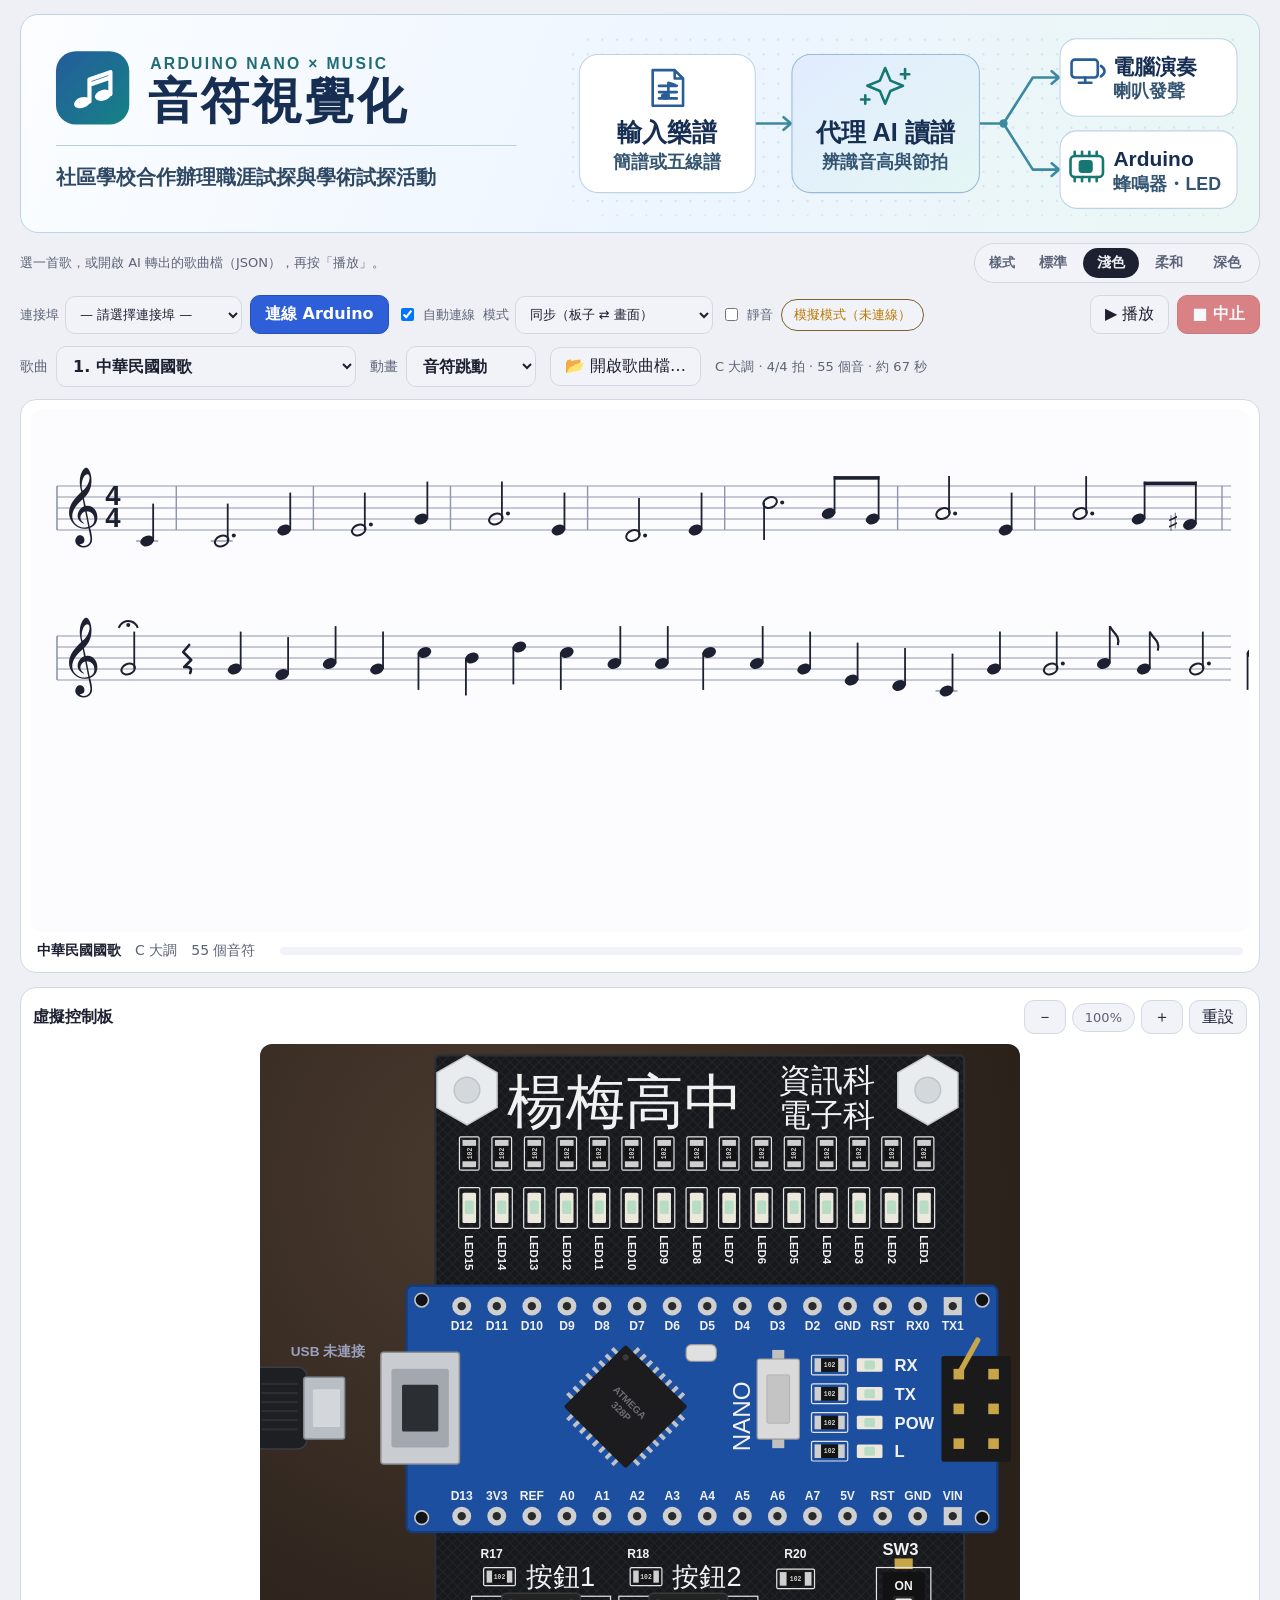
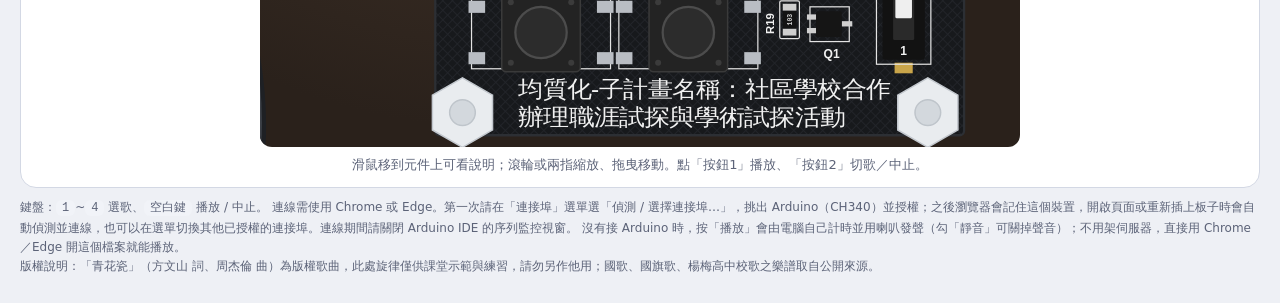
==== commit 9a6c2d82: "arduino-music：新增小星星 由 AI 讀譜流程從 C 調入門樂譜轉成，已聽過確認。  Co-Authored-By: Claude Opus 5.5 <noreply@anthropic." ====
--- a/arduino-music/index.html
+++ b/arduino-music/index.html
@@ -1,11 +1,11 @@
 <!doctype html>
-<html lang="zh-Hant">
+<html lang="zh-Hant" data-theme="light">
 <head>
 <meta charset="utf-8">
 <meta name="viewport" content="width=device-width, initial-scale=1">
 <title>音符視覺化</title>
 <style>
-  /* 樣式：標準（預設）／淺色／柔和／深色。畫布上的顏色也從這些變數讀取 */
+  /* 樣式：標準／淺色（預設）／柔和／深色。畫布上的顏色也從這些變數讀取 */
   :root, :root[data-theme="standard"] {
     color-scheme: dark;
     --bg: #0e1018;
@@ -107,8 +107,19 @@
   html, body { margin: 0; background: var(--bg); color: var(--ink);
     font-family: "Segoe UI", "Microsoft JhengHei", "PingFang TC", system-ui, sans-serif; }
   body { min-height: 100vh; padding: 14px 16px 28px; }
-  h1 { font-size: 26px; margin: 0 0 2px; letter-spacing: .04em; }
-  .sub { color: var(--muted); font-size: 13px; margin-bottom: 12px; }
+  .musicBanner {
+    display: grid; grid-template-columns: minmax(0, 500fr) minmax(0, 644fr); align-items: center;
+    gap: 12px; padding: 8px 14px; margin-bottom: 10px; overflow: hidden;
+    border: 1px solid #bed3e4; border-radius: 18px;
+    background: linear-gradient(110deg, #fbfdff 0%, #edf5ff 54%, #eaf7f4 100%);
+  }
+  .musicBanner h1 { margin: 0; }
+  .musicBanner svg { display: block; width: 100%; height: auto; font-family: "Segoe UI", "Microsoft JhengHei", "PingFang TC", sans-serif; }
+  @media (max-width: 780px) {
+    .musicBanner { grid-template-columns: minmax(0, 1fr); gap: 0; padding: 6px 10px; }
+    .musicBanner h1 { max-width: 500px; }
+  }
+  .sub { color: var(--muted); font-size: 13px; margin: 0; }
   .wrap { max-width: 1240px; margin: 0 auto; }
 
   .bar { display: flex; flex-wrap: wrap; gap: 8px; align-items: center; margin-bottom: 12px; }
@@ -141,8 +152,7 @@
   .songbox select.small { width: auto; min-width: 130px; }
   .pianoWrap { margin-top: 10px; border-radius: 10px; overflow: hidden; background: var(--fallBg); }
   /* 樣式切換（分段按鈕） */
-  .kicker { color: var(--muted); font-size: 16px; line-height: 1.5; letter-spacing: .03em; margin: 2px 0 4px; }
-  .titleRow { display: flex; flex-wrap: wrap; align-items: center; justify-content: space-between; gap: 8px 16px; }
+  .titleRow { display: flex; flex-wrap: wrap; align-items: center; justify-content: space-between; gap: 8px 16px; margin-bottom: 12px; }
   .themeSeg { display: inline-flex; align-items: center; gap: 2px; padding: 4px; border-radius: 999px;
     background: var(--panel2); border: 1px solid var(--line); }
   .themeSeg .lbl { color: var(--muted); font-size: 13px; padding: 0 8px 0 10px; font-weight: 600; }
@@ -212,20 +222,92 @@
 </head>
 <body>
 <div class="wrap">
+  <header class="musicBanner">
+    <h1>
+      <svg xmlns="http://www.w3.org/2000/svg" viewBox="0 0 500 192" role="img"
+           aria-labelledby="musicBannerTitle musicBannerProject">
+        <title id="musicBannerTitle">音符視覺化</title>
+        <desc id="musicBannerProject">社區學校合作辦理職涯試探與學術試探活動</desc>
+        <defs>
+          <linearGradient id="musicMark" x2="1" y2="1">
+            <stop stop-color="#245c9d"/>
+            <stop offset="1" stop-color="#158285"/>
+          </linearGradient>
+        </defs>
+        <rect x="20" y="27" width="70" height="70" rx="19" fill="url(#musicMark)"/>
+        <g transform="translate(20 27)" fill="#fff">
+          <ellipse cx="25" cy="49" rx="8" ry="5" transform="rotate(-18 25 49)"/>
+          <ellipse cx="45" cy="42" rx="8" ry="5" transform="rotate(-18 45 42)"/>
+          <path d="M32 48V27l20-7v21M32 32l20-7" fill="none" stroke="#fff" stroke-width="4" stroke-linecap="round" stroke-linejoin="round"/>
+        </g>
+        <text x="110" y="44" fill="#206d76" font-size="15" font-weight="700" letter-spacing="2.2">ARDUINO NANO × MUSIC</text>
+        <text x="108" y="91" fill="#172e53" font-size="47" font-weight="800" letter-spacing="3">音符視覺化</text>
+        <path d="M20 117h440" stroke="#b9cfde"/>
+        <text x="20" y="154" fill="#2f4864" font-size="19" font-weight="600">社區學校合作辦理職涯試探與學術試探活動</text>
+      </svg>
+    </h1>
+    <svg class="musicFlow" xmlns="http://www.w3.org/2000/svg" viewBox="0 0 644 192" role="img"
+         aria-labelledby="musicFlowTitle">
+      <title id="musicFlowTitle">輸入樂譜，由代理 AI 辨識音高與節拍，再選擇用電腦或 Arduino 演奏</title>
+      <defs>
+        <pattern id="musicGrid" width="14" height="14" patternUnits="userSpaceOnUse">
+          <circle cx="2" cy="2" r="1" fill="#7199bd" opacity=".23"/>
+        </pattern>
+        <linearGradient id="musicAgent" x2="1" y2="1">
+          <stop stop-color="#e1ecff"/>
+          <stop offset="1" stop-color="#e4f6f4"/>
+        </linearGradient>
+      </defs>
+      <rect x="0" y="8" width="640" height="176" rx="24" fill="url(#musicGrid)"/>
+      <g fill="none" stroke="#3c8a9f" stroke-width="2.5" stroke-linecap="round" stroke-linejoin="round">
+        <path d="M176 96h34m-7-6 7 6-7 6M390 96h23l28-44h25m-7-6 7 6-7 6M413 96l28 44h25m-7-6 7 6-7 6"/>
+      </g>
+      <circle cx="413" cy="96" r="4" fill="#3c8a9f"/>
+      <rect x="8" y="30" width="168" height="132" rx="18" fill="#fff" stroke="#bdd3e4"/>
+      <rect x="211" y="30" width="179" height="132" rx="18" fill="url(#musicAgent)" stroke="#9ab9d7"/>
+      <rect x="467" y="15" width="169" height="74" rx="16" fill="#fff" stroke="#bdd3e4"/>
+      <rect x="467" y="103" width="169" height="74" rx="16" fill="#fff" stroke="#bdd3e4"/>
+      <g fill="none" stroke="#285d98" stroke-width="2.5" stroke-linecap="round" stroke-linejoin="round">
+        <path d="M78 45h21l8 8v26H78zM99 45v8h8M84 60h17m-17 6h17m-17 6h17"/>
+        <path d="M93 70V57l6 2"/>
+        <ellipse cx="90" cy="70" rx="3" ry="2" fill="#285d98"/>
+        <rect x="478" y="35" width="25" height="17" rx="3"/>
+        <path d="M491 52v5m-6 0h12m9-16q7 5 0 10"/>
+      </g>
+      <g fill="none" stroke="#167773" stroke-width="2.5" stroke-linecap="round" stroke-linejoin="round">
+        <path d="M300 43l5 12 12 5-12 5-5 12-5-12-12-5 12-5zM319 44v9m-4-4h8m-42 20v8m-4-4h8"/>
+        <rect x="477" y="127" width="31" height="20" rx="4"/>
+        <rect x="486" y="132" width="11" height="10" rx="2" fill="#167773"/>
+        <path d="M481 127v-4m7 4v-4m7 4v-4m7 4v-4m-21 24v4m7-4v4m7-4v4m7-4v4"/>
+      </g>
+      <g fill="#172e53" font-size="24" font-weight="800" text-anchor="middle">
+        <text x="92" y="113">輸入樂譜</text>
+        <text x="300" y="113">代理 AI 讀譜</text>
+      </g>
+      <g fill="#345571" font-size="17" font-weight="600" text-anchor="middle">
+        <text x="92" y="138">簡譜或五線譜</text>
+        <text x="300" y="138">辨識音高與節拍</text>
+      </g>
+      <g fill="#172e53" font-size="20" font-weight="800">
+        <text x="518" y="49">電腦演奏</text>
+        <text x="518" y="137">Arduino</text>
+      </g>
+      <g fill="#345571" font-size="17" font-weight="600">
+        <text x="518" y="71">喇叭發聲</text>
+        <text x="518" y="159">蜂鳴器・LED</text>
+      </g>
+    </svg>
+  </header>
   <div class="titleRow">
-    <div class="titleBlock">
-      <h1>♪ 音符視覺化</h1>
-      <div class="kicker">均質化-子計畫名稱：社區學校合作辦理職涯試探與學術試探活動</div>
-    </div>
+    <p class="sub">選一首歌，或開啟 AI 轉出的歌曲檔（JSON），再按「播放」。</p>
     <div class="themeSeg" role="group" aria-label="樣式">
       <span class="lbl">樣式</span>
-      <button type="button" data-theme="standard" aria-pressed="true">標準</button>
-      <button type="button" data-theme="light" aria-pressed="false">淺色</button>
+      <button type="button" data-theme="standard" aria-pressed="false">標準</button>
+      <button type="button" data-theme="light" aria-pressed="true">淺色</button>
       <button type="button" data-theme="soft" aria-pressed="false">柔和</button>
       <button type="button" data-theme="dark" aria-pressed="false">深色</button>
     </div>
   </div>
-  <div class="sub">Arduino 演奏到哪個音，畫面上的音符就跟著跳動。選一首歌，按「播放」。</div>
 
   <div class="bar">
     <label class="portbox">連接埠
@@ -304,7 +386,7 @@
 
 <script>
 "use strict";
-const SONGS = [{"id":1,"title":"中華民國國歌","key":"C","beats":"4/4","unitMs":100,"gap":90,"measure":32,"pickup":8,"notes":[[0,8,0],[0,24,0],[4,8,3],[4,24,3],[7,8,6],[7,24,6],[4,8,3],[2,24,1],[4,8,3],[12,24,10],[9,4,7],[7,4,6],[9,24,7],[4,8,3],[9,24,7],[7,4,6],[6,4,5],[7,29,6],[127,8,255],[7,8,6],[5,8,4],[9,8,7],[7,8,6],[12,8,10],[11,8,9],[14,8,12],[12,8,10],[9,8,7],[9,8,7],[12,8,10],[9,8,7],[7,8,6],[4,8,3],[2,8,1],[0,8,0],[7,8,6],[7,24,6],[9,4,7],[7,4,6],[7,24,6],[12,8,10],[12,24,10],[9,4,7],[7,4,6],[7,24,6],[7,8,6],[16,24,14],[14,4,12],[16,4,14],[14,24,12],[7,8,6],[14,24,12],[14,4,12],[16,4,14],[12,43,10]],"ferm":{"17":16,"54":24},"builtin":true},{"id":2,"title":"中華民國國旗歌","key":"C","beats":"4/4","unitMs":100,"gap":90,"measure":32,"pickup":0,"notes":[[4,8,3],[0,6,0],[4,2,3],[7,8,6],[7,8,6],[12,8,10],[11,6,9],[9,2,7],[9,8,7],[7,8,6],[9,8,7],[7,8,6],[7,8,6],[4,6,3],[0,2,0],[5,6,4],[5,2,4],[4,8,3],[2,16,1],[4,8,3],[0,6,0],[2,2,1],[4,8,3],[7,8,6],[12,8,10],[11,6,9],[9,2,7],[9,8,7],[7,8,6],[9,8,7],[7,8,6],[7,8,6],[5,4,4],[4,4,3],[2,6,1],[4,2,3],[2,8,1],[0,16,0],[2,12,1],[4,4,3],[5,8,4],[5,8,4],[9,8,7],[9,6,7],[9,2,7],[7,6,6],[5,2,4],[4,8,3],[4,12,3],[7,4,6],[12,8,10],[12,8,10],[14,6,12],[12,2,10],[11,4,9],[9,4,7],[7,16,6],[16,12,14],[16,4,14],[14,6,12],[12,2,10],[11,8,9],[14,12,12],[12,4,10],[11,6,9],[9,2,7],[7,8,6],[12,8,10],[12,4,10],[7,4,6],[9,4,7],[7,4,6],[5,4,4],[4,4,3],[2,8,1],[4,6,3],[5,2,4],[4,8,3],[127,8,255],[16,12,14],[16,4,14],[14,6,12],[12,2,10],[11,8,9],[14,12,12],[12,4,10],[11,6,9],[9,2,7],[7,8,6],[12,8,10],[12,4,10],[7,4,6],[11,4,9],[9,4,7],[7,4,6],[5,4,4],[4,8,3],[5,6,4],[2,2,1],[0,16,0]],"ferm":{},"builtin":true},{"id":3,"title":"楊梅高中校歌","key":"F","beats":"4/4","unitMs":75,"gap":90,"measure":32,"pickup":0,"notes":[[9,12,7],[5,2,4],[9,2,7],[12,8,9],[9,8,7],[14,12,11],[10,2,8],[12,2,9],[9,8,7],[5,8,4],[7,12,5],[9,4,7],[10,4,8],[7,4,5],[9,8,7],[10,4,8],[9,4,7],[7,4,5],[5,4,4],[7,16,5],[9,12,7],[5,2,4],[9,2,7],[12,8,9],[9,8,7],[14,12,11],[10,2,8],[12,2,9],[9,8,7],[5,8,4],[7,12,5],[9,4,7],[10,4,8],[7,4,5],[12,8,9],[9,4,7],[10,4,8],[7,6,5],[5,2,4],[5,16,4],[0,8,0],[0,6,0],[5,2,4],[9,4,7],[127,4,255],[2,4,1],[127,4,255],[7,4,5],[127,4,255],[0,4,0],[127,4,255],[5,4,4],[0,4,0],[5,4,4],[9,4,7],[14,8,11],[12,8,9],[9,16,7],[2,8,1],[2,6,1],[5,2,4],[10,4,8],[127,4,255],[14,4,11],[127,4,255],[7,4,5],[127,4,255],[12,4,9],[127,4,255],[5,4,4],[7,4,5],[9,4,7],[14,4,11],[12,8,9],[11,8,9],[12,16,9],[5,4,4],[5,8,4],[0,4,0],[9,8,7],[7,8,5],[9,4,7],[9,8,7],[5,4,4],[14,8,11],[12,8,9],[10,4,8],[10,8,8],[7,4,5],[9,8,7],[14,8,11],[12,4,9],[12,8,9],[9,4,7],[14,8,11],[12,8,9],[17,24,14],[127,8,255]],"ferm":{},"builtin":true},{"id":4,"title":"青花瓷（版權歌曲，僅供示範練習）","key":"A","beats":"2/4","unitMs":80,"gap":85,"measure":16,"pickup":0,"notes":[[127,8,255],[127,2,255],[11,2,7],[9,2,5],[6,2,2],[9,4,5],[9,2,5],[6,2,2],[9,4,5],[9,2,5],[6,2,2],[9,2,5],[6,2,2],[4,4,0],[127,2,255],[11,2,7],[9,2,5],[6,2,2],[9,4,5],[9,2,5],[6,2,2],[9,4,5],[9,2,5],[11,1,7],[13,1,9],[11,2,7],[9,2,5],[9,4,5],[127,2,255],[4,2,0],[6,2,2],[13,2,9],[13,4,9],[13,2,9],[11,2,7],[13,4,9],[13,2,9],[11,2,7],[13,2,9],[16,2,12],[13,2,9],[13,2,9],[127,2,255],[13,2,9],[13,2,9],[13,2,9],[13,2,9],[11,2,7],[11,2,7],[11,2,7],[11,4,7],[9,2,5],[11,1,7],[13,1,9],[13,2,9],[11,6,7],[127,2,255],[11,2,7],[9,2,5],[6,2,2],[9,4,5],[9,2,5],[6,2,2],[9,4,5],[9,2,5],[6,2,2],[9,2,5],[6,2,2],[4,4,0],[127,2,255],[4,2,0],[6,2,2],[13,2,9],[16,4,12],[16,2,12],[13,2,9],[16,4,12],[16,2,12],[11,1,7],[13,1,9],[11,2,7],[9,2,5],[9,4,5],[127,2,255],[11,2,7],[9,2,5],[11,2,7],[13,2,9],[11,2,7],[11,2,7],[9,2,5],[11,4,7],[9,2,5],[6,2,2],[11,2,7],[9,2,5],[9,2,5],[6,2,2],[9,4,5],[9,2,5],[9,18,5],[127,8,255],[127,2,255],[16,2,12],[16,2,12],[13,2,9],[11,2,7],[13,2,9],[6,4,2],[11,2,7],[13,2,9],[16,2,12],[13,2,9],[11,8,7],[127,2,255],[16,2,12],[16,2,12],[13,2,9],[11,2,7],[13,2,9],[4,4,0],[11,2,7],[13,2,9],[16,2,12],[11,2,7],[9,8,5],[127,2,255],[9,2,5],[11,2,7],[13,2,9],[16,2,12],[18,2,14],[16,2,12],[13,2,9],[16,2,12],[13,2,9],[13,2,9],[11,2,7],[11,8,7],[127,2,255],[9,2,5],[11,2,7],[9,2,5],[11,2,7],[9,2,5],[9,2,5],[11,2,7],[11,2,7],[13,4,9],[16,2,12],[13,2,9],[13,6,9],[127,2,255],[16,2,12],[16,2,12],[13,2,9],[11,2,7],[13,2,9],[6,4,2],[11,2,7],[13,2,9],[16,2,12],[13,2,9],[11,8,7],[127,2,255],[16,2,12],[16,2,12],[13,2,9],[11,2,7],[13,2,9],[4,4,0],[11,2,7],[13,2,9],[16,2,12],[11,2,7],[9,8,5],[127,2,255],[9,2,5],[11,2,7],[13,2,9],[16,2,12],[18,2,14],[16,2,12],[13,2,9],[16,2,12],[13,2,9],[13,2,9],[11,2,7],[11,6,7],[4,2,0],[13,2,9],[11,4,7],[9,4,5],[9,42,5],[127,4,255]],"ferm":{},"builtin":true},{"title":"中華民國國旗歌（由內建歌曲匯出）","key":"C","beats":"4/4","unitMs":100,"gap":90,"measure":32,"pickup":0,"source":"04_國旗歌_樂譜(維基百科).png","notes":[[4,8],[0,6],[4,2],[7,8],[7,8],[12,8],[11,6],[9,2],[9,8],[7,8],[9,8],[7,8],[7,8],[4,6],[0,2],[5,6],[5,2],[4,8],[2,16],[4,8],[0,6],[2,2],[4,8],[7,8],[12,8],[11,6],[9,2],[9,8],[7,8],[9,8],[7,8],[7,8],[5,4],[4,4],[2,6],[4,2],[2,8],[0,16],[2,12],[4,4],[5,8],[5,8],[9,8],[9,6],[9,2],[7,6],[5,2],[4,8],[4,12],[7,4],[12,8],[12,8],[14,6],[12,2],[11,4],[9,4],[7,16],[16,12],[16,4],[14,6],[12,2],[11,8],[14,12],[12,4],[11,6],[9,2],[7,8],[12,8],[12,4],[7,4],[9,4],[7,4],[5,4],[4,4],[2,8],[4,6],[5,2],[4,8],[null,8],[16,12],[16,4],[14,6],[12,2],[11,8],[14,12],[12,4],[11,6],[9,2],[7,8],[12,8],[12,4],[7,4],[11,4],[9,4],[7,4],[5,4],[4,8],[5,6],[2,2],[0,16]],"uncertain":[],"file":"國旗歌_測試.json"},{"title":"青花瓷（AI 讀譜・版權歌曲，僅供示範練習）","key":"A","beats":"2/4","unitMs":80,"gap":85,"measure":16,"pickup":0,"source":"06_青花瓷_簡譜(使用者提供).png","notes":[[null,8],[null,2],[11,2],[9,2],[6,2],[9,4],[9,2],[6,2],[9,4],[9,2],[6,2],[9,2],[6,2],[4,4],[null,2],[11,2],[9,2],[6,2],[9,4],[9,2],[6,2],[9,4],[9,2],[11,1],[13,1],[11,2],[9,2],[9,4],[null,2],[4,2],[6,2],[13,2],[13,4],[13,2],[11,2],[13,4],[13,2],[11,2],[13,2],[16,2],[13,2],[13,2],[null,2],[13,2],[13,2],[13,2],[13,2],[11,2],[11,2],[11,2],[11,4],[9,2],[11,1],[13,1],[13,2],[11,6],[null,2],[11,2],[9,2],[6,2],[9,4],[9,2],[6,2],[9,4],[9,2],[6,2],[9,2],[6,2],[4,4],[null,2],[4,2],[6,2],[13,2],[16,4],[16,2],[13,2],[16,4],[16,2],[11,1],[13,1],[11,2],[9,2],[9,4],[null,2],[11,2],[9,2],[11,2],[13,2],[11,2],[11,2],[9,2],[11,4],[9,2],[6,2],[11,2],[9,2],[9,2],[6,2],[9,4],[9,2],[9,18],[null,8],[null,2],[16,2],[16,2],[13,2],[11,2],[13,2],[6,4],[11,2],[13,2],[16,2],[13,2],[11,8],[null,2],[16,2],[16,2],[13,2],[11,2],[13,2],[4,4],[11,2],[13,2],[16,2],[11,2],[9,8],[null,2],[9,2],[11,2],[13,2],[16,2],[18,2],[16,2],[13,2],[16,2],[13,2],[13,2],[11,2],[11,8],[null,2],[9,2],[11,2],[9,2],[11,2],[9,2],[9,2],[11,2],[11,2],[13,4],[16,2],[13,2],[13,6],[null,2],[16,2],[16,2],[13,2],[11,2],[13,2],[6,4],[11,2],[13,2],[16,2],[13,2],[11,8],[null,2],[16,2],[16,2],[13,2],[11,2],[13,2],[4,4],[11,2],[13,2],[16,2],[11,2],[9,8],[null,2],[9,2],[11,2],[13,2],[16,2],[18,2],[16,2],[13,2],[16,2],[13,2],[13,2],[11,2],[11,6],[4,2],[13,2],[11,4],[9,4],[9,42],[null,4]],"uncertain":[{"index":73,"reason":"譜上這小節標3/4拍，但時值線加起來只有2拍，依時值線處理"},{"index":91,"reason":"小節中間又標了3/4，依時值線處理"},{"index":106,"reason":"副歌標了8va（高八度），為了蜂鳴器不要太尖，照譜面音高演奏"},{"index":188,"reason":"這裡有2/4小記號和附點，時值照線條判讀"},{"index":193,"reason":"結尾有好幾條連結線，合併成一個長音"}],"file":"青花瓷_AI讀譜.json"}].map((d) => normalizeSong(d));
+const SONGS = [{"id":1,"title":"中華民國國歌","key":"C","beats":"4/4","unitMs":100,"gap":90,"measure":32,"pickup":8,"notes":[[0,8,0],[0,24,0],[4,8,3],[4,24,3],[7,8,6],[7,24,6],[4,8,3],[2,24,1],[4,8,3],[12,24,10],[9,4,7],[7,4,6],[9,24,7],[4,8,3],[9,24,7],[7,4,6],[6,4,5],[7,29,6],[127,8,255],[7,8,6],[5,8,4],[9,8,7],[7,8,6],[12,8,10],[11,8,9],[14,8,12],[12,8,10],[9,8,7],[9,8,7],[12,8,10],[9,8,7],[7,8,6],[4,8,3],[2,8,1],[0,8,0],[7,8,6],[7,24,6],[9,4,7],[7,4,6],[7,24,6],[12,8,10],[12,24,10],[9,4,7],[7,4,6],[7,24,6],[7,8,6],[16,24,14],[14,4,12],[16,4,14],[14,24,12],[7,8,6],[14,24,12],[14,4,12],[16,4,14],[12,43,10]],"ferm":{"17":16,"54":24},"builtin":true},{"id":2,"title":"中華民國國旗歌","key":"C","beats":"4/4","unitMs":100,"gap":90,"measure":32,"pickup":0,"notes":[[4,8,3],[0,6,0],[4,2,3],[7,8,6],[7,8,6],[12,8,10],[11,6,9],[9,2,7],[9,8,7],[7,8,6],[9,8,7],[7,8,6],[7,8,6],[4,6,3],[0,2,0],[5,6,4],[5,2,4],[4,8,3],[2,16,1],[4,8,3],[0,6,0],[2,2,1],[4,8,3],[7,8,6],[12,8,10],[11,6,9],[9,2,7],[9,8,7],[7,8,6],[9,8,7],[7,8,6],[7,8,6],[5,4,4],[4,4,3],[2,6,1],[4,2,3],[2,8,1],[0,16,0],[2,12,1],[4,4,3],[5,8,4],[5,8,4],[9,8,7],[9,6,7],[9,2,7],[7,6,6],[5,2,4],[4,8,3],[4,12,3],[7,4,6],[12,8,10],[12,8,10],[14,6,12],[12,2,10],[11,4,9],[9,4,7],[7,16,6],[16,12,14],[16,4,14],[14,6,12],[12,2,10],[11,8,9],[14,12,12],[12,4,10],[11,6,9],[9,2,7],[7,8,6],[12,8,10],[12,4,10],[7,4,6],[9,4,7],[7,4,6],[5,4,4],[4,4,3],[2,8,1],[4,6,3],[5,2,4],[4,8,3],[127,8,255],[16,12,14],[16,4,14],[14,6,12],[12,2,10],[11,8,9],[14,12,12],[12,4,10],[11,6,9],[9,2,7],[7,8,6],[12,8,10],[12,4,10],[7,4,6],[11,4,9],[9,4,7],[7,4,6],[5,4,4],[4,8,3],[5,6,4],[2,2,1],[0,16,0]],"ferm":{},"builtin":true},{"id":3,"title":"楊梅高中校歌","key":"F","beats":"4/4","unitMs":75,"gap":90,"measure":32,"pickup":0,"notes":[[9,12,7],[5,2,4],[9,2,7],[12,8,9],[9,8,7],[14,12,11],[10,2,8],[12,2,9],[9,8,7],[5,8,4],[7,12,5],[9,4,7],[10,4,8],[7,4,5],[9,8,7],[10,4,8],[9,4,7],[7,4,5],[5,4,4],[7,16,5],[9,12,7],[5,2,4],[9,2,7],[12,8,9],[9,8,7],[14,12,11],[10,2,8],[12,2,9],[9,8,7],[5,8,4],[7,12,5],[9,4,7],[10,4,8],[7,4,5],[12,8,9],[9,4,7],[10,4,8],[7,6,5],[5,2,4],[5,16,4],[0,8,0],[0,6,0],[5,2,4],[9,4,7],[127,4,255],[2,4,1],[127,4,255],[7,4,5],[127,4,255],[0,4,0],[127,4,255],[5,4,4],[0,4,0],[5,4,4],[9,4,7],[14,8,11],[12,8,9],[9,16,7],[2,8,1],[2,6,1],[5,2,4],[10,4,8],[127,4,255],[14,4,11],[127,4,255],[7,4,5],[127,4,255],[12,4,9],[127,4,255],[5,4,4],[7,4,5],[9,4,7],[14,4,11],[12,8,9],[11,8,9],[12,16,9],[5,4,4],[5,8,4],[0,4,0],[9,8,7],[7,8,5],[9,4,7],[9,8,7],[5,4,4],[14,8,11],[12,8,9],[10,4,8],[10,8,8],[7,4,5],[9,8,7],[14,8,11],[12,4,9],[12,8,9],[9,4,7],[14,8,11],[12,8,9],[17,24,14],[127,8,255]],"ferm":{},"builtin":true},{"id":4,"title":"青花瓷（版權歌曲，僅供示範練習）","key":"A","beats":"2/4","unitMs":80,"gap":85,"measure":16,"pickup":0,"notes":[[127,8,255],[127,2,255],[11,2,7],[9,2,5],[6,2,2],[9,4,5],[9,2,5],[6,2,2],[9,4,5],[9,2,5],[6,2,2],[9,2,5],[6,2,2],[4,4,0],[127,2,255],[11,2,7],[9,2,5],[6,2,2],[9,4,5],[9,2,5],[6,2,2],[9,4,5],[9,2,5],[11,1,7],[13,1,9],[11,2,7],[9,2,5],[9,4,5],[127,2,255],[4,2,0],[6,2,2],[13,2,9],[13,4,9],[13,2,9],[11,2,7],[13,4,9],[13,2,9],[11,2,7],[13,2,9],[16,2,12],[13,2,9],[13,2,9],[127,2,255],[13,2,9],[13,2,9],[13,2,9],[13,2,9],[11,2,7],[11,2,7],[11,2,7],[11,4,7],[9,2,5],[11,1,7],[13,1,9],[13,2,9],[11,6,7],[127,2,255],[11,2,7],[9,2,5],[6,2,2],[9,4,5],[9,2,5],[6,2,2],[9,4,5],[9,2,5],[6,2,2],[9,2,5],[6,2,2],[4,4,0],[127,2,255],[4,2,0],[6,2,2],[13,2,9],[16,4,12],[16,2,12],[13,2,9],[16,4,12],[16,2,12],[11,1,7],[13,1,9],[11,2,7],[9,2,5],[9,4,5],[127,2,255],[11,2,7],[9,2,5],[11,2,7],[13,2,9],[11,2,7],[11,2,7],[9,2,5],[11,4,7],[9,2,5],[6,2,2],[11,2,7],[9,2,5],[9,2,5],[6,2,2],[9,4,5],[9,2,5],[9,18,5],[127,8,255],[127,2,255],[16,2,12],[16,2,12],[13,2,9],[11,2,7],[13,2,9],[6,4,2],[11,2,7],[13,2,9],[16,2,12],[13,2,9],[11,8,7],[127,2,255],[16,2,12],[16,2,12],[13,2,9],[11,2,7],[13,2,9],[4,4,0],[11,2,7],[13,2,9],[16,2,12],[11,2,7],[9,8,5],[127,2,255],[9,2,5],[11,2,7],[13,2,9],[16,2,12],[18,2,14],[16,2,12],[13,2,9],[16,2,12],[13,2,9],[13,2,9],[11,2,7],[11,8,7],[127,2,255],[9,2,5],[11,2,7],[9,2,5],[11,2,7],[9,2,5],[9,2,5],[11,2,7],[11,2,7],[13,4,9],[16,2,12],[13,2,9],[13,6,9],[127,2,255],[16,2,12],[16,2,12],[13,2,9],[11,2,7],[13,2,9],[6,4,2],[11,2,7],[13,2,9],[16,2,12],[13,2,9],[11,8,7],[127,2,255],[16,2,12],[16,2,12],[13,2,9],[11,2,7],[13,2,9],[4,4,0],[11,2,7],[13,2,9],[16,2,12],[11,2,7],[9,8,5],[127,2,255],[9,2,5],[11,2,7],[13,2,9],[16,2,12],[18,2,14],[16,2,12],[13,2,9],[16,2,12],[13,2,9],[13,2,9],[11,2,7],[11,6,7],[4,2,0],[13,2,9],[11,4,7],[9,4,5],[9,42,5],[127,4,255]],"ferm":{},"builtin":true},{"title":"中華民國國旗歌（由內建歌曲匯出）","key":"C","beats":"4/4","unitMs":100,"gap":90,"measure":32,"pickup":0,"source":"04_國旗歌_樂譜(維基百科).png","notes":[[4,8],[0,6],[4,2],[7,8],[7,8],[12,8],[11,6],[9,2],[9,8],[7,8],[9,8],[7,8],[7,8],[4,6],[0,2],[5,6],[5,2],[4,8],[2,16],[4,8],[0,6],[2,2],[4,8],[7,8],[12,8],[11,6],[9,2],[9,8],[7,8],[9,8],[7,8],[7,8],[5,4],[4,4],[2,6],[4,2],[2,8],[0,16],[2,12],[4,4],[5,8],[5,8],[9,8],[9,6],[9,2],[7,6],[5,2],[4,8],[4,12],[7,4],[12,8],[12,8],[14,6],[12,2],[11,4],[9,4],[7,16],[16,12],[16,4],[14,6],[12,2],[11,8],[14,12],[12,4],[11,6],[9,2],[7,8],[12,8],[12,4],[7,4],[9,4],[7,4],[5,4],[4,4],[2,8],[4,6],[5,2],[4,8],[null,8],[16,12],[16,4],[14,6],[12,2],[11,8],[14,12],[12,4],[11,6],[9,2],[7,8],[12,8],[12,4],[7,4],[11,4],[9,4],[7,4],[5,4],[4,8],[5,6],[2,2],[0,16]],"uncertain":[],"file":"國旗歌_測試.json"},{"title":"小星星","key":"C","beats":"4/4","unitMs":90,"gap":88,"measure":32,"pickup":0,"source":"07_小星星_C調入門(PianoMap).webp","notes":[[0,8],[0,8],[7,8],[7,8],[9,8],[9,8],[7,16],[5,8],[5,8],[4,8],[4,8],[2,8],[2,8],[0,16],[7,8],[7,8],[5,8],[5,8],[4,8],[4,8],[2,16],[7,8],[7,8],[5,8],[5,8],[4,8],[4,8],[2,16],[0,8],[0,8],[7,8],[7,8],[9,8],[9,8],[7,16],[5,8],[5,8],[4,8],[4,8],[2,8],[2,8],[0,16]],"uncertain":[],"file":"小星星.json"},{"title":"青花瓷（AI 讀譜・版權歌曲，僅供示範練習）","key":"A","beats":"2/4","unitMs":80,"gap":85,"measure":16,"pickup":0,"source":"06_青花瓷_簡譜(使用者提供).png","notes":[[null,8],[null,2],[11,2],[9,2],[6,2],[9,4],[9,2],[6,2],[9,4],[9,2],[6,2],[9,2],[6,2],[4,4],[null,2],[11,2],[9,2],[6,2],[9,4],[9,2],[6,2],[9,4],[9,2],[11,1],[13,1],[11,2],[9,2],[9,4],[null,2],[4,2],[6,2],[13,2],[13,4],[13,2],[11,2],[13,4],[13,2],[11,2],[13,2],[16,2],[13,2],[13,2],[null,2],[13,2],[13,2],[13,2],[13,2],[11,2],[11,2],[11,2],[11,4],[9,2],[11,1],[13,1],[13,2],[11,6],[null,2],[11,2],[9,2],[6,2],[9,4],[9,2],[6,2],[9,4],[9,2],[6,2],[9,2],[6,2],[4,4],[null,2],[4,2],[6,2],[13,2],[16,4],[16,2],[13,2],[16,4],[16,2],[11,1],[13,1],[11,2],[9,2],[9,4],[null,2],[11,2],[9,2],[11,2],[13,2],[11,2],[11,2],[9,2],[11,4],[9,2],[6,2],[11,2],[9,2],[9,2],[6,2],[9,4],[9,2],[9,18],[null,8],[null,2],[16,2],[16,2],[13,2],[11,2],[13,2],[6,4],[11,2],[13,2],[16,2],[13,2],[11,8],[null,2],[16,2],[16,2],[13,2],[11,2],[13,2],[4,4],[11,2],[13,2],[16,2],[11,2],[9,8],[null,2],[9,2],[11,2],[13,2],[16,2],[18,2],[16,2],[13,2],[16,2],[13,2],[13,2],[11,2],[11,8],[null,2],[9,2],[11,2],[9,2],[11,2],[9,2],[9,2],[11,2],[11,2],[13,4],[16,2],[13,2],[13,6],[null,2],[16,2],[16,2],[13,2],[11,2],[13,2],[6,4],[11,2],[13,2],[16,2],[13,2],[11,8],[null,2],[16,2],[16,2],[13,2],[11,2],[13,2],[4,4],[11,2],[13,2],[16,2],[11,2],[9,8],[null,2],[9,2],[11,2],[13,2],[16,2],[18,2],[16,2],[13,2],[16,2],[13,2],[13,2],[11,2],[11,6],[4,2],[13,2],[11,4],[9,4],[9,42],[null,4]],"uncertain":[{"index":73,"reason":"譜上這小節標3/4拍，但時值線加起來只有2拍，依時值線處理"},{"index":91,"reason":"小節中間又標了3/4，依時值線處理"},{"index":106,"reason":"副歌標了8va（高八度），為了蜂鳴器不要太尖，照譜面音高演奏"},{"index":188,"reason":"這裡有2/4小記號和附點，時值照線條判讀"},{"index":193,"reason":"結尾有好幾條連結線，合併成一個長音"}],"file":"青花瓷_AI讀譜.json"}].map((d) => normalizeSong(d));
 
 /* ================= 匯入歌曲（songs\*.json）轉成內部格式 ================= */
 // 回傳錯誤訊息陣列（空陣列代表沒問題）。和 tools\validate_song.py 的基本檢查一致
@@ -346,7 +428,8 @@
 let STAFF = "#7d84a8";        // 譜線顏色（隨樣式改變）
 const TC = { fallBg: "#0d1019", fallGrid: "#222842", fallGrid2: "#181c2c", bannerBg: "rgba(14,16,24,.78)", accent: "#ffcc4d" };
 const THEMES = ["standard", "light", "soft", "dark"];
-let themeName = "standard";
+const DEFAULT_THEME = "light";
+let themeName = DEFAULT_THEME;
 function cssVar(name) { return getComputedStyle(document.documentElement).getPropertyValue(name).trim(); }
 function readThemeColors() {
   INK = cssVar("--noteInk") || INK;
@@ -1826,7 +1909,7 @@
 
 /* ================= 樣式切換 ================= */
 function setTheme(name, save) {
-  themeName = THEMES.includes(name) ? name : "standard";
+  themeName = THEMES.includes(name) ? name : DEFAULT_THEME;
   document.documentElement.setAttribute("data-theme", themeName);
   document.querySelectorAll(".themeSeg button").forEach((b) => b.setAttribute("aria-pressed", String(b.dataset.theme === themeName)));
   readThemeColors();
@@ -1841,8 +1924,8 @@
   if (animMode === "piano") layoutPiano();
 }
 (function initTheme() {
-  let saved = "standard";
-  try { saved = localStorage.getItem("viz.theme") || "standard"; } catch (e) { /* 預設 */ }
+  let saved = DEFAULT_THEME;
+  try { saved = localStorage.getItem("viz.theme") || DEFAULT_THEME; } catch (e) { /* 預設 */ }
   setTheme(saved, false);
   document.querySelectorAll(".themeSeg button").forEach((b) => b.addEventListener("click", () => { setTheme(b.dataset.theme, true); applyThemeRedraw(); }));
 })();
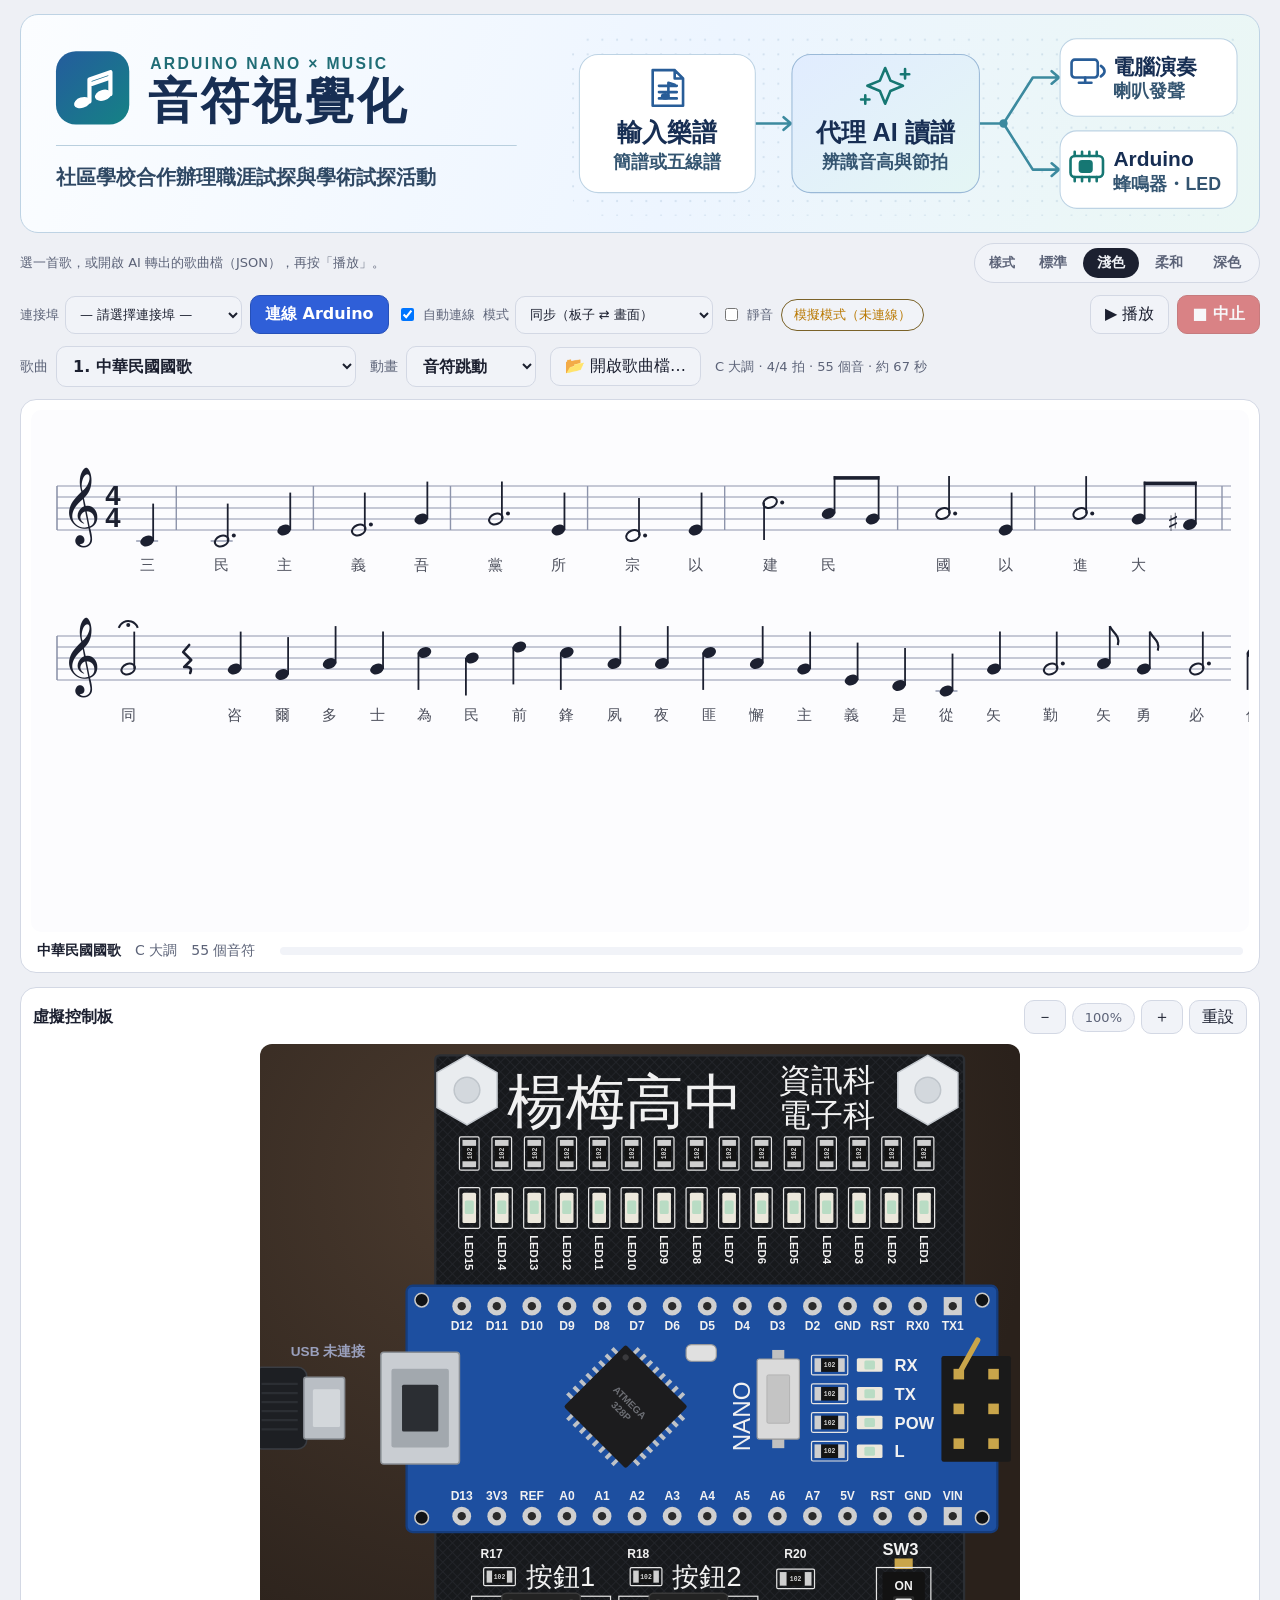
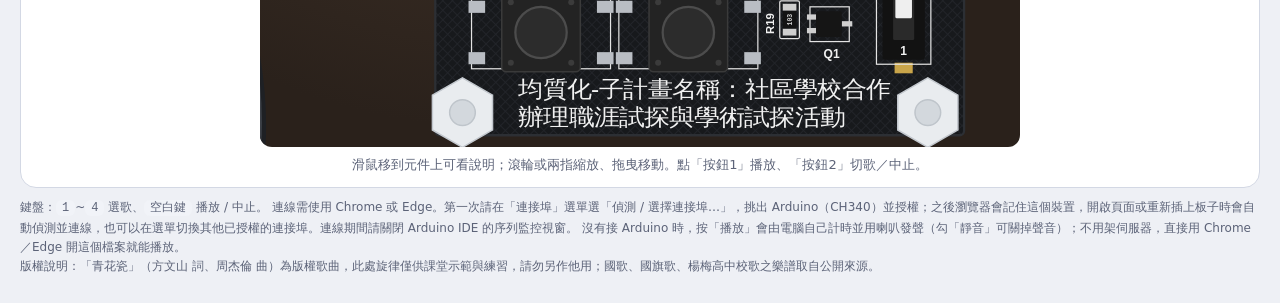
==== commit b33c0bb5: "arduino-music：加入中文歌詞 國歌、國旗歌、校歌、小星星的歌詞顯示在音符下方，正在唱的字會亮起； 青花瓷歌詞有版權，只保留旋律。  Co-Authored-By: Claude Opus " ====
--- a/arduino-music/index.html
+++ b/arduino-music/index.html
@@ -386,7 +386,7 @@
 
 <script>
 "use strict";
-const SONGS = [{"id":1,"title":"中華民國國歌","key":"C","beats":"4/4","unitMs":100,"gap":90,"measure":32,"pickup":8,"notes":[[0,8,0],[0,24,0],[4,8,3],[4,24,3],[7,8,6],[7,24,6],[4,8,3],[2,24,1],[4,8,3],[12,24,10],[9,4,7],[7,4,6],[9,24,7],[4,8,3],[9,24,7],[7,4,6],[6,4,5],[7,29,6],[127,8,255],[7,8,6],[5,8,4],[9,8,7],[7,8,6],[12,8,10],[11,8,9],[14,8,12],[12,8,10],[9,8,7],[9,8,7],[12,8,10],[9,8,7],[7,8,6],[4,8,3],[2,8,1],[0,8,0],[7,8,6],[7,24,6],[9,4,7],[7,4,6],[7,24,6],[12,8,10],[12,24,10],[9,4,7],[7,4,6],[7,24,6],[7,8,6],[16,24,14],[14,4,12],[16,4,14],[14,24,12],[7,8,6],[14,24,12],[14,4,12],[16,4,14],[12,43,10]],"ferm":{"17":16,"54":24},"builtin":true},{"id":2,"title":"中華民國國旗歌","key":"C","beats":"4/4","unitMs":100,"gap":90,"measure":32,"pickup":0,"notes":[[4,8,3],[0,6,0],[4,2,3],[7,8,6],[7,8,6],[12,8,10],[11,6,9],[9,2,7],[9,8,7],[7,8,6],[9,8,7],[7,8,6],[7,8,6],[4,6,3],[0,2,0],[5,6,4],[5,2,4],[4,8,3],[2,16,1],[4,8,3],[0,6,0],[2,2,1],[4,8,3],[7,8,6],[12,8,10],[11,6,9],[9,2,7],[9,8,7],[7,8,6],[9,8,7],[7,8,6],[7,8,6],[5,4,4],[4,4,3],[2,6,1],[4,2,3],[2,8,1],[0,16,0],[2,12,1],[4,4,3],[5,8,4],[5,8,4],[9,8,7],[9,6,7],[9,2,7],[7,6,6],[5,2,4],[4,8,3],[4,12,3],[7,4,6],[12,8,10],[12,8,10],[14,6,12],[12,2,10],[11,4,9],[9,4,7],[7,16,6],[16,12,14],[16,4,14],[14,6,12],[12,2,10],[11,8,9],[14,12,12],[12,4,10],[11,6,9],[9,2,7],[7,8,6],[12,8,10],[12,4,10],[7,4,6],[9,4,7],[7,4,6],[5,4,4],[4,4,3],[2,8,1],[4,6,3],[5,2,4],[4,8,3],[127,8,255],[16,12,14],[16,4,14],[14,6,12],[12,2,10],[11,8,9],[14,12,12],[12,4,10],[11,6,9],[9,2,7],[7,8,6],[12,8,10],[12,4,10],[7,4,6],[11,4,9],[9,4,7],[7,4,6],[5,4,4],[4,8,3],[5,6,4],[2,2,1],[0,16,0]],"ferm":{},"builtin":true},{"id":3,"title":"楊梅高中校歌","key":"F","beats":"4/4","unitMs":75,"gap":90,"measure":32,"pickup":0,"notes":[[9,12,7],[5,2,4],[9,2,7],[12,8,9],[9,8,7],[14,12,11],[10,2,8],[12,2,9],[9,8,7],[5,8,4],[7,12,5],[9,4,7],[10,4,8],[7,4,5],[9,8,7],[10,4,8],[9,4,7],[7,4,5],[5,4,4],[7,16,5],[9,12,7],[5,2,4],[9,2,7],[12,8,9],[9,8,7],[14,12,11],[10,2,8],[12,2,9],[9,8,7],[5,8,4],[7,12,5],[9,4,7],[10,4,8],[7,4,5],[12,8,9],[9,4,7],[10,4,8],[7,6,5],[5,2,4],[5,16,4],[0,8,0],[0,6,0],[5,2,4],[9,4,7],[127,4,255],[2,4,1],[127,4,255],[7,4,5],[127,4,255],[0,4,0],[127,4,255],[5,4,4],[0,4,0],[5,4,4],[9,4,7],[14,8,11],[12,8,9],[9,16,7],[2,8,1],[2,6,1],[5,2,4],[10,4,8],[127,4,255],[14,4,11],[127,4,255],[7,4,5],[127,4,255],[12,4,9],[127,4,255],[5,4,4],[7,4,5],[9,4,7],[14,4,11],[12,8,9],[11,8,9],[12,16,9],[5,4,4],[5,8,4],[0,4,0],[9,8,7],[7,8,5],[9,4,7],[9,8,7],[5,4,4],[14,8,11],[12,8,9],[10,4,8],[10,8,8],[7,4,5],[9,8,7],[14,8,11],[12,4,9],[12,8,9],[9,4,7],[14,8,11],[12,8,9],[17,24,14],[127,8,255]],"ferm":{},"builtin":true},{"id":4,"title":"青花瓷（版權歌曲，僅供示範練習）","key":"A","beats":"2/4","unitMs":80,"gap":85,"measure":16,"pickup":0,"notes":[[127,8,255],[127,2,255],[11,2,7],[9,2,5],[6,2,2],[9,4,5],[9,2,5],[6,2,2],[9,4,5],[9,2,5],[6,2,2],[9,2,5],[6,2,2],[4,4,0],[127,2,255],[11,2,7],[9,2,5],[6,2,2],[9,4,5],[9,2,5],[6,2,2],[9,4,5],[9,2,5],[11,1,7],[13,1,9],[11,2,7],[9,2,5],[9,4,5],[127,2,255],[4,2,0],[6,2,2],[13,2,9],[13,4,9],[13,2,9],[11,2,7],[13,4,9],[13,2,9],[11,2,7],[13,2,9],[16,2,12],[13,2,9],[13,2,9],[127,2,255],[13,2,9],[13,2,9],[13,2,9],[13,2,9],[11,2,7],[11,2,7],[11,2,7],[11,4,7],[9,2,5],[11,1,7],[13,1,9],[13,2,9],[11,6,7],[127,2,255],[11,2,7],[9,2,5],[6,2,2],[9,4,5],[9,2,5],[6,2,2],[9,4,5],[9,2,5],[6,2,2],[9,2,5],[6,2,2],[4,4,0],[127,2,255],[4,2,0],[6,2,2],[13,2,9],[16,4,12],[16,2,12],[13,2,9],[16,4,12],[16,2,12],[11,1,7],[13,1,9],[11,2,7],[9,2,5],[9,4,5],[127,2,255],[11,2,7],[9,2,5],[11,2,7],[13,2,9],[11,2,7],[11,2,7],[9,2,5],[11,4,7],[9,2,5],[6,2,2],[11,2,7],[9,2,5],[9,2,5],[6,2,2],[9,4,5],[9,2,5],[9,18,5],[127,8,255],[127,2,255],[16,2,12],[16,2,12],[13,2,9],[11,2,7],[13,2,9],[6,4,2],[11,2,7],[13,2,9],[16,2,12],[13,2,9],[11,8,7],[127,2,255],[16,2,12],[16,2,12],[13,2,9],[11,2,7],[13,2,9],[4,4,0],[11,2,7],[13,2,9],[16,2,12],[11,2,7],[9,8,5],[127,2,255],[9,2,5],[11,2,7],[13,2,9],[16,2,12],[18,2,14],[16,2,12],[13,2,9],[16,2,12],[13,2,9],[13,2,9],[11,2,7],[11,8,7],[127,2,255],[9,2,5],[11,2,7],[9,2,5],[11,2,7],[9,2,5],[9,2,5],[11,2,7],[11,2,7],[13,4,9],[16,2,12],[13,2,9],[13,6,9],[127,2,255],[16,2,12],[16,2,12],[13,2,9],[11,2,7],[13,2,9],[6,4,2],[11,2,7],[13,2,9],[16,2,12],[13,2,9],[11,8,7],[127,2,255],[16,2,12],[16,2,12],[13,2,9],[11,2,7],[13,2,9],[4,4,0],[11,2,7],[13,2,9],[16,2,12],[11,2,7],[9,8,5],[127,2,255],[9,2,5],[11,2,7],[13,2,9],[16,2,12],[18,2,14],[16,2,12],[13,2,9],[16,2,12],[13,2,9],[13,2,9],[11,2,7],[11,6,7],[4,2,0],[13,2,9],[11,4,7],[9,4,5],[9,42,5],[127,4,255]],"ferm":{},"builtin":true},{"title":"中華民國國旗歌（由內建歌曲匯出）","key":"C","beats":"4/4","unitMs":100,"gap":90,"measure":32,"pickup":0,"source":"04_國旗歌_樂譜(維基百科).png","notes":[[4,8],[0,6],[4,2],[7,8],[7,8],[12,8],[11,6],[9,2],[9,8],[7,8],[9,8],[7,8],[7,8],[4,6],[0,2],[5,6],[5,2],[4,8],[2,16],[4,8],[0,6],[2,2],[4,8],[7,8],[12,8],[11,6],[9,2],[9,8],[7,8],[9,8],[7,8],[7,8],[5,4],[4,4],[2,6],[4,2],[2,8],[0,16],[2,12],[4,4],[5,8],[5,8],[9,8],[9,6],[9,2],[7,6],[5,2],[4,8],[4,12],[7,4],[12,8],[12,8],[14,6],[12,2],[11,4],[9,4],[7,16],[16,12],[16,4],[14,6],[12,2],[11,8],[14,12],[12,4],[11,6],[9,2],[7,8],[12,8],[12,4],[7,4],[9,4],[7,4],[5,4],[4,4],[2,8],[4,6],[5,2],[4,8],[null,8],[16,12],[16,4],[14,6],[12,2],[11,8],[14,12],[12,4],[11,6],[9,2],[7,8],[12,8],[12,4],[7,4],[11,4],[9,4],[7,4],[5,4],[4,8],[5,6],[2,2],[0,16]],"uncertain":[],"file":"國旗歌_測試.json"},{"title":"小星星","key":"C","beats":"4/4","unitMs":90,"gap":88,"measure":32,"pickup":0,"source":"07_小星星_C調入門(PianoMap).webp","notes":[[0,8],[0,8],[7,8],[7,8],[9,8],[9,8],[7,16],[5,8],[5,8],[4,8],[4,8],[2,8],[2,8],[0,16],[7,8],[7,8],[5,8],[5,8],[4,8],[4,8],[2,16],[7,8],[7,8],[5,8],[5,8],[4,8],[4,8],[2,16],[0,8],[0,8],[7,8],[7,8],[9,8],[9,8],[7,16],[5,8],[5,8],[4,8],[4,8],[2,8],[2,8],[0,16]],"uncertain":[],"file":"小星星.json"},{"title":"青花瓷（AI 讀譜・版權歌曲，僅供示範練習）","key":"A","beats":"2/4","unitMs":80,"gap":85,"measure":16,"pickup":0,"source":"06_青花瓷_簡譜(使用者提供).png","notes":[[null,8],[null,2],[11,2],[9,2],[6,2],[9,4],[9,2],[6,2],[9,4],[9,2],[6,2],[9,2],[6,2],[4,4],[null,2],[11,2],[9,2],[6,2],[9,4],[9,2],[6,2],[9,4],[9,2],[11,1],[13,1],[11,2],[9,2],[9,4],[null,2],[4,2],[6,2],[13,2],[13,4],[13,2],[11,2],[13,4],[13,2],[11,2],[13,2],[16,2],[13,2],[13,2],[null,2],[13,2],[13,2],[13,2],[13,2],[11,2],[11,2],[11,2],[11,4],[9,2],[11,1],[13,1],[13,2],[11,6],[null,2],[11,2],[9,2],[6,2],[9,4],[9,2],[6,2],[9,4],[9,2],[6,2],[9,2],[6,2],[4,4],[null,2],[4,2],[6,2],[13,2],[16,4],[16,2],[13,2],[16,4],[16,2],[11,1],[13,1],[11,2],[9,2],[9,4],[null,2],[11,2],[9,2],[11,2],[13,2],[11,2],[11,2],[9,2],[11,4],[9,2],[6,2],[11,2],[9,2],[9,2],[6,2],[9,4],[9,2],[9,18],[null,8],[null,2],[16,2],[16,2],[13,2],[11,2],[13,2],[6,4],[11,2],[13,2],[16,2],[13,2],[11,8],[null,2],[16,2],[16,2],[13,2],[11,2],[13,2],[4,4],[11,2],[13,2],[16,2],[11,2],[9,8],[null,2],[9,2],[11,2],[13,2],[16,2],[18,2],[16,2],[13,2],[16,2],[13,2],[13,2],[11,2],[11,8],[null,2],[9,2],[11,2],[9,2],[11,2],[9,2],[9,2],[11,2],[11,2],[13,4],[16,2],[13,2],[13,6],[null,2],[16,2],[16,2],[13,2],[11,2],[13,2],[6,4],[11,2],[13,2],[16,2],[13,2],[11,8],[null,2],[16,2],[16,2],[13,2],[11,2],[13,2],[4,4],[11,2],[13,2],[16,2],[11,2],[9,8],[null,2],[9,2],[11,2],[13,2],[16,2],[18,2],[16,2],[13,2],[16,2],[13,2],[13,2],[11,2],[11,6],[4,2],[13,2],[11,4],[9,4],[9,42],[null,4]],"uncertain":[{"index":73,"reason":"譜上這小節標3/4拍，但時值線加起來只有2拍，依時值線處理"},{"index":91,"reason":"小節中間又標了3/4，依時值線處理"},{"index":106,"reason":"副歌標了8va（高八度），為了蜂鳴器不要太尖，照譜面音高演奏"},{"index":188,"reason":"這裡有2/4小記號和附點，時值照線條判讀"},{"index":193,"reason":"結尾有好幾條連結線，合併成一個長音"}],"file":"青花瓷_AI讀譜.json"}].map((d) => normalizeSong(d));
+const SONGS = [{"id":1,"title":"中華民國國歌","key":"C","beats":"4/4","unitMs":100,"gap":90,"measure":32,"pickup":8,"notes":[[0,8,0],[0,24,0],[4,8,3],[4,24,3],[7,8,6],[7,24,6],[4,8,3],[2,24,1],[4,8,3],[12,24,10],[9,4,7],[7,4,6],[9,24,7],[4,8,3],[9,24,7],[7,4,6],[6,4,5],[7,29,6],[127,8,255],[7,8,6],[5,8,4],[9,8,7],[7,8,6],[12,8,10],[11,8,9],[14,8,12],[12,8,10],[9,8,7],[9,8,7],[12,8,10],[9,8,7],[7,8,6],[4,8,3],[2,8,1],[0,8,0],[7,8,6],[7,24,6],[9,4,7],[7,4,6],[7,24,6],[12,8,10],[12,24,10],[9,4,7],[7,4,6],[7,24,6],[7,8,6],[16,24,14],[14,4,12],[16,4,14],[14,24,12],[7,8,6],[14,24,12],[14,4,12],[16,4,14],[12,43,10]],"ferm":{"17":16,"54":24},"builtin":true,"lyrics":["三","民","主","義","吾","黨","所","宗","以","建","民","","國","以","進","大","","同","","咨","爾","多","士","為","民","前","鋒","夙","夜","匪","懈","主","義","是","從","矢","勤","矢","勇","必","信","必","","","忠","一","心","一","","德","貫","徹","始","","終"]},{"id":2,"title":"中華民國國旗歌","key":"C","beats":"4/4","unitMs":100,"gap":90,"measure":32,"pickup":0,"notes":[[4,8,3],[0,6,0],[4,2,3],[7,8,6],[7,8,6],[12,8,10],[11,6,9],[9,2,7],[9,8,7],[7,8,6],[9,8,7],[7,8,6],[7,8,6],[4,6,3],[0,2,0],[5,6,4],[5,2,4],[4,8,3],[2,16,1],[4,8,3],[0,6,0],[2,2,1],[4,8,3],[7,8,6],[12,8,10],[11,6,9],[9,2,7],[9,8,7],[7,8,6],[9,8,7],[7,8,6],[7,8,6],[5,4,4],[4,4,3],[2,6,1],[4,2,3],[2,8,1],[0,16,0],[2,12,1],[4,4,3],[5,8,4],[5,8,4],[9,8,7],[9,6,7],[9,2,7],[7,6,6],[5,2,4],[4,8,3],[4,12,3],[7,4,6],[12,8,10],[12,8,10],[14,6,12],[12,2,10],[11,4,9],[9,4,7],[7,16,6],[16,12,14],[16,4,14],[14,6,12],[12,2,10],[11,8,9],[14,12,12],[12,4,10],[11,6,9],[9,2,7],[7,8,6],[12,8,10],[12,4,10],[7,4,6],[9,4,7],[7,4,6],[5,4,4],[4,4,3],[2,8,1],[4,6,3],[5,2,4],[4,8,3],[127,8,255],[16,12,14],[16,4,14],[14,6,12],[12,2,10],[11,8,9],[14,12,12],[12,4,10],[11,6,9],[9,2,7],[7,8,6],[12,8,10],[12,4,10],[7,4,6],[11,4,9],[9,4,7],[7,4,6],[5,4,4],[4,8,3],[5,6,4],[2,2,1],[0,16,0]],"ferm":{},"builtin":true,"lyrics":["山","川","","壯","麗","物","產","","豐","隆","炎","黃","世","胄","","東","亞","稱","雄","毋","自","暴","自","棄","毋","故","步","自","封","光","我","民","族","","促","進","大","同","創","業","維","艱","緬","懷","諸","先","","烈","守","成","不","易","莫","徒","務","近","功","同","心","同","","德","貫","徹","始","","終","青","天","","白","","日","","滿","地","","紅","","同","心","同","","德","貫","徹","始","","終","青","天","","白","","日","","滿","地","","紅"]},{"id":3,"title":"楊梅高中校歌","key":"F","beats":"4/4","unitMs":75,"gap":90,"measure":32,"pickup":0,"notes":[[9,12,7],[5,2,4],[9,2,7],[12,8,9],[9,8,7],[14,12,11],[10,2,8],[12,2,9],[9,8,7],[5,8,4],[7,12,5],[9,4,7],[10,4,8],[7,4,5],[9,8,7],[10,4,8],[9,4,7],[7,4,5],[5,4,4],[7,16,5],[9,12,7],[5,2,4],[9,2,7],[12,8,9],[9,8,7],[14,12,11],[10,2,8],[12,2,9],[9,8,7],[5,8,4],[7,12,5],[9,4,7],[10,4,8],[7,4,5],[12,8,9],[9,4,7],[10,4,8],[7,6,5],[5,2,4],[5,16,4],[0,8,0],[0,6,0],[5,2,4],[9,4,7],[127,4,255],[2,4,1],[127,4,255],[7,4,5],[127,4,255],[0,4,0],[127,4,255],[5,4,4],[0,4,0],[5,4,4],[9,4,7],[14,8,11],[12,8,9],[9,16,7],[2,8,1],[2,6,1],[5,2,4],[10,4,8],[127,4,255],[14,4,11],[127,4,255],[7,4,5],[127,4,255],[12,4,9],[127,4,255],[5,4,4],[7,4,5],[9,4,7],[14,4,11],[12,8,9],[11,8,9],[12,16,9],[5,4,4],[5,8,4],[0,4,0],[9,8,7],[7,8,5],[9,4,7],[9,8,7],[5,4,4],[14,8,11],[12,8,9],[10,4,8],[10,8,8],[7,4,5],[9,8,7],[14,8,11],[12,4,9],[12,8,9],[9,4,7],[14,8,11],[12,8,9],[5,24,4],[127,8,255]],"ferm":{},"builtin":true,"lyrics":["山","光","","秀","色","喬","喬","","皇","皇","梅","崗","之","","上","絃","歌","正","悠","揚","文","武","","合","一","四","育","","並","昌","春","風","煦","","拂","桃","李","競","芬","芳","我","們","要","向","","下","","紮","","根","","奮","","","發","圖","","強","我","們","要","向","","上","","結","","果","","凌","","","雲","志","","壯","智","識","是","希","望","青","年","即","力","量","復","興","我","文","化","報","國","","爭","榮","光",""]},{"id":4,"title":"青花瓷（版權歌曲，僅供示範練習）","key":"A","beats":"2/4","unitMs":80,"gap":85,"measure":16,"pickup":0,"notes":[[127,8,255],[127,2,255],[11,2,7],[9,2,5],[6,2,2],[9,4,5],[9,2,5],[6,2,2],[9,4,5],[9,2,5],[6,2,2],[9,2,5],[6,2,2],[4,4,0],[127,2,255],[11,2,7],[9,2,5],[6,2,2],[9,4,5],[9,2,5],[6,2,2],[9,4,5],[9,2,5],[11,1,7],[13,1,9],[11,2,7],[9,2,5],[9,4,5],[127,2,255],[4,2,0],[6,2,2],[13,2,9],[13,4,9],[13,2,9],[11,2,7],[13,4,9],[13,2,9],[11,2,7],[13,2,9],[16,2,12],[13,2,9],[13,2,9],[127,2,255],[13,2,9],[13,2,9],[13,2,9],[13,2,9],[11,2,7],[11,2,7],[11,2,7],[11,4,7],[9,2,5],[11,1,7],[13,1,9],[13,2,9],[11,6,7],[127,2,255],[11,2,7],[9,2,5],[6,2,2],[9,4,5],[9,2,5],[6,2,2],[9,4,5],[9,2,5],[6,2,2],[9,2,5],[6,2,2],[4,4,0],[127,2,255],[4,2,0],[6,2,2],[13,2,9],[16,4,12],[16,2,12],[13,2,9],[16,4,12],[16,2,12],[11,1,7],[13,1,9],[11,2,7],[9,2,5],[9,4,5],[127,2,255],[11,2,7],[9,2,5],[11,2,7],[13,2,9],[11,2,7],[11,2,7],[9,2,5],[11,4,7],[9,2,5],[6,2,2],[11,2,7],[9,2,5],[9,2,5],[6,2,2],[9,4,5],[9,2,5],[9,18,5],[127,8,255],[127,2,255],[16,2,12],[16,2,12],[13,2,9],[11,2,7],[13,2,9],[6,4,2],[11,2,7],[13,2,9],[16,2,12],[13,2,9],[11,8,7],[127,2,255],[16,2,12],[16,2,12],[13,2,9],[11,2,7],[13,2,9],[4,4,0],[11,2,7],[13,2,9],[16,2,12],[11,2,7],[9,8,5],[127,2,255],[9,2,5],[11,2,7],[13,2,9],[16,2,12],[18,2,14],[16,2,12],[13,2,9],[16,2,12],[13,2,9],[13,2,9],[11,2,7],[11,8,7],[127,2,255],[9,2,5],[11,2,7],[9,2,5],[11,2,7],[9,2,5],[9,2,5],[11,2,7],[11,2,7],[13,4,9],[16,2,12],[13,2,9],[13,6,9],[127,2,255],[16,2,12],[16,2,12],[13,2,9],[11,2,7],[13,2,9],[6,4,2],[11,2,7],[13,2,9],[16,2,12],[13,2,9],[11,8,7],[127,2,255],[16,2,12],[16,2,12],[13,2,9],[11,2,7],[13,2,9],[4,4,0],[11,2,7],[13,2,9],[16,2,12],[11,2,7],[9,8,5],[127,2,255],[9,2,5],[11,2,7],[13,2,9],[16,2,12],[18,2,14],[16,2,12],[13,2,9],[16,2,12],[13,2,9],[13,2,9],[11,2,7],[11,6,7],[4,2,0],[13,2,9],[11,4,7],[9,4,5],[9,42,5],[127,4,255]],"ferm":{},"builtin":true,"lyrics":[]},{"title":"中華民國國旗歌（由內建歌曲匯出）","key":"C","beats":"4/4","unitMs":100,"gap":90,"measure":32,"pickup":0,"source":"04_國旗歌_樂譜(維基百科).png","notes":[[4,8],[0,6],[4,2],[7,8],[7,8],[12,8],[11,6],[9,2],[9,8],[7,8],[9,8],[7,8],[7,8],[4,6],[0,2],[5,6],[5,2],[4,8],[2,16],[4,8],[0,6],[2,2],[4,8],[7,8],[12,8],[11,6],[9,2],[9,8],[7,8],[9,8],[7,8],[7,8],[5,4],[4,4],[2,6],[4,2],[2,8],[0,16],[2,12],[4,4],[5,8],[5,8],[9,8],[9,6],[9,2],[7,6],[5,2],[4,8],[4,12],[7,4],[12,8],[12,8],[14,6],[12,2],[11,4],[9,4],[7,16],[16,12],[16,4],[14,6],[12,2],[11,8],[14,12],[12,4],[11,6],[9,2],[7,8],[12,8],[12,4],[7,4],[9,4],[7,4],[5,4],[4,4],[2,8],[4,6],[5,2],[4,8],[null,8],[16,12],[16,4],[14,6],[12,2],[11,8],[14,12],[12,4],[11,6],[9,2],[7,8],[12,8],[12,4],[7,4],[11,4],[9,4],[7,4],[5,4],[4,8],[5,6],[2,2],[0,16]],"uncertain":[],"lyrics":"山川_壯麗物產_豐隆炎黃世胄_東亞稱雄毋自暴自棄毋故步自封光我民族_促進大同創業維艱緬懷諸先_烈守成不易莫徒務近功同心同_德貫徹始_終青天_白_日_滿地_紅_同心同_德貫徹始_終青天_白_日_滿地_紅","file":"國旗歌_測試.json"},{"title":"小星星","key":"C","beats":"4/4","unitMs":90,"gap":88,"measure":32,"pickup":0,"source":"07_小星星_C調入門(PianoMap).webp","notes":[[0,8],[0,8],[7,8],[7,8],[9,8],[9,8],[7,16],[5,8],[5,8],[4,8],[4,8],[2,8],[2,8],[0,16],[7,8],[7,8],[5,8],[5,8],[4,8],[4,8],[2,16],[7,8],[7,8],[5,8],[5,8],[4,8],[4,8],[2,16],[0,8],[0,8],[7,8],[7,8],[9,8],[9,8],[7,16],[5,8],[5,8],[4,8],[4,8],[2,8],[2,8],[0,16]],"uncertain":[],"lyrics":"一閃一閃亮晶晶滿天都是小星星掛在天上放光明好像許多小眼睛一閃一閃亮晶晶滿天都是小星星","file":"小星星.json"},{"title":"青花瓷（AI 讀譜・版權歌曲，僅供示範練習）","key":"A","beats":"2/4","unitMs":80,"gap":85,"measure":16,"pickup":0,"source":"06_青花瓷_簡譜(使用者提供).png","notes":[[null,8],[null,2],[11,2],[9,2],[6,2],[9,4],[9,2],[6,2],[9,4],[9,2],[6,2],[9,2],[6,2],[4,4],[null,2],[11,2],[9,2],[6,2],[9,4],[9,2],[6,2],[9,4],[9,2],[11,1],[13,1],[11,2],[9,2],[9,4],[null,2],[4,2],[6,2],[13,2],[13,4],[13,2],[11,2],[13,4],[13,2],[11,2],[13,2],[16,2],[13,2],[13,2],[null,2],[13,2],[13,2],[13,2],[13,2],[11,2],[11,2],[11,2],[11,4],[9,2],[11,1],[13,1],[13,2],[11,6],[null,2],[11,2],[9,2],[6,2],[9,4],[9,2],[6,2],[9,4],[9,2],[6,2],[9,2],[6,2],[4,4],[null,2],[4,2],[6,2],[13,2],[16,4],[16,2],[13,2],[16,4],[16,2],[11,1],[13,1],[11,2],[9,2],[9,4],[null,2],[11,2],[9,2],[11,2],[13,2],[11,2],[11,2],[9,2],[11,4],[9,2],[6,2],[11,2],[9,2],[9,2],[6,2],[9,4],[9,2],[9,18],[null,8],[null,2],[16,2],[16,2],[13,2],[11,2],[13,2],[6,4],[11,2],[13,2],[16,2],[13,2],[11,8],[null,2],[16,2],[16,2],[13,2],[11,2],[13,2],[4,4],[11,2],[13,2],[16,2],[11,2],[9,8],[null,2],[9,2],[11,2],[13,2],[16,2],[18,2],[16,2],[13,2],[16,2],[13,2],[13,2],[11,2],[11,8],[null,2],[9,2],[11,2],[9,2],[11,2],[9,2],[9,2],[11,2],[11,2],[13,4],[16,2],[13,2],[13,6],[null,2],[16,2],[16,2],[13,2],[11,2],[13,2],[6,4],[11,2],[13,2],[16,2],[13,2],[11,8],[null,2],[16,2],[16,2],[13,2],[11,2],[13,2],[4,4],[11,2],[13,2],[16,2],[11,2],[9,8],[null,2],[9,2],[11,2],[13,2],[16,2],[18,2],[16,2],[13,2],[16,2],[13,2],[13,2],[11,2],[11,6],[4,2],[13,2],[11,4],[9,4],[9,42],[null,4]],"uncertain":[{"index":73,"reason":"譜上這小節標3/4拍，但時值線加起來只有2拍，依時值線處理"},{"index":91,"reason":"小節中間又標了3/4，依時值線處理"},{"index":106,"reason":"副歌標了8va（高八度），為了蜂鳴器不要太尖，照譜面音高演奏"},{"index":188,"reason":"這裡有2/4小記號和附點，時值照線條判讀"},{"index":193,"reason":"結尾有好幾條連結線，合併成一個長音"}],"file":"青花瓷_AI讀譜.json"}].map((d) => normalizeSong(d));
 
 /* ================= 匯入歌曲（songs\*.json）轉成內部格式 ================= */
 // 回傳錯誤訊息陣列（空陣列代表沒問題）。和 tools\validate_song.py 的基本檢查一致
@@ -405,8 +405,15 @@
   return err.slice(0, 6);
 }
 function KEY_SIG_OK(k) { return ["C", "G", "D", "A", "E", "B", "F♯", "F", "B♭", "Bb", "E♭", "Eb", "A♭", "Ab", "D♭", "Db"].includes(k); }
+// 歌詞：字串（「_」= 這個音沒有字）或陣列都可以；長度要和音符數一樣，不一樣就不顯示
+function lyricArr(l, n) {
+  if (!l) return [];
+  const arr = typeof l === "string" ? Array.from(l) : Array.isArray(l) ? l : [];
+  if (arr.length !== n) return [];
+  return arr.map((c) => (!c || c === "_" ? "" : String(c)));
+}
 function normalizeSong(d) {
-  if (d.builtin) return d;
+  if (d.builtin) { d.lyrics = lyricArr(d.lyrics, d.notes.length); return d; }
   const pitched = d.notes.filter((n) => n[0] !== null).map((n) => n[0]);
   const lo = Math.min(...pitched), hi = Math.max(...pitched);
   const ledOf = (s) => (hi === lo ? 7 : Math.round(((s - lo) / (hi - lo)) * 14));   // 最低音 → LED1、最高音 → LED15
@@ -414,6 +421,7 @@
     title: d.title, key: d.key, beats: d.beats, unitMs: d.unitMs, gap: d.gap, measure: d.measure, pickup: d.pickup,
     ferm: {}, imported: true, file: d.file || "", source: d.source || "",
     uncertain: Array.isArray(d.uncertain) ? d.uncertain.filter((u) => u && Number.isInteger(u.index)) : [],
+    lyrics: lyricArr(d.lyrics, d.notes.length),
     notes: d.notes.map((n) => (n[0] === null ? [127, n[1], 255] : [n[0], n[1], ledOf(n[0])])),
   };
 }
@@ -453,6 +461,17 @@
 const STD = [[32, 0, 0], [24, 16, 1], [16, 16, 0], [12, 8, 1], [8, 8, 0], [6, 4, 1], [4, 4, 0], [3, 2, 1], [2, 2, 0], [1, 1, 0]];
 // [單位, 基本時值, 是否附點]  基本時值：0=全音符 16=二分 8=四分 4=八分 2=十六分 1=三十二分
 const SYM_FONT = '"Segoe UI Symbol","Noto Music","Apple Symbols","Arial Unicode MS",serif';
+const LYRIC_FONT = '500 15px "Microsoft JhengHei","PingFang TC","Noto Sans TC",sans-serif';
+const LYRIC_DY = 40;            // 歌詞在第一線下方幾像素
+// 目前正在唱的字：一字多音（圓滑線）時往前找到那個字
+function singingIndex(i) {
+  for (let k = i; k >= 0 && k > i - 8; k--) {
+    const n = model.notes[k];
+    if (n.rest) return -1;
+    if (n.lyric) return k;
+  }
+  return -1;
+}
 
 /* ================= 狀態 ================= */
 const $ = (id) => document.getElementById(id);
@@ -518,6 +537,7 @@
     const fermU = song.ferm && song.ferm[String(n.i)];
     const t = stdType(fermU || n.units);
     n.base = t.base; n.dot = t.dot; n.fermata = !!fermU;
+    n.lyric = (song.lyrics && song.lyrics[n.i]) || "";
     if (!n.rest) Object.assign(n, spell(n.semi, song.key));
   }
   const totalMs = cum * song.unitMs;
@@ -766,6 +786,12 @@
   }
   for (const n of m.notes) drawNote(c, m, n, INK, true);
   for (const g of m.groups) drawBeams(c, g, INK);
+  // 歌詞：每個音下面一個字
+  c.save();
+  c.globalAlpha = 0.78; c.fillStyle = INK;
+  c.font = LYRIC_FONT; c.textAlign = "center"; c.textBaseline = "alphabetic";
+  for (const n of m.notes) if (n.lyric) c.fillText(n.lyric, n.x, m.lines[n.line].bottom + LYRIC_DY);
+  c.restore();
   // AI 讀譜時不確定的音：虛線框（滑鼠移上去顯示原因）
   if (song.uncertain && song.uncertain.length) {
     c.save();
@@ -870,6 +896,23 @@
     buzzing = !bn.rest && now - active.start < bn.ms * ((model.song.gap || 90) / 100);
   }
   boardBuzz(buzzing);
+
+  // 正在唱的字：放大、上色
+  if (active && model) {
+    const k = singingIndex(active.i);
+    if (k >= 0) {
+      const ln2 = model.notes[k], lnLine = model.lines[ln2.line];
+      const col = NOTE_COLORS[ln2.letter] || TC.accent;
+      ctx.save();
+      ctx.font = LYRIC_FONT.replace("500 15px", "700 19px");
+      ctx.textAlign = "center"; ctx.textBaseline = "alphabetic";
+      const y = lnLine.bottom + LYRIC_DY + 1;
+      const w = ctx.measureText(ln2.lyric).width + 10;
+      ctx.fillStyle = TC.bannerBg; ctx.fillRect(ln2.x - w / 2, y - 19, w, 25);
+      ctx.fillStyle = col; ctx.fillText(ln2.lyric, ln2.x, y);
+      ctx.restore();
+    }
+  }
 
   if (active && model) {
     const n = model.notes[active.i];
@@ -975,7 +1018,8 @@
   if (sim && !sim.stream) beep(n);                   // 沒有用實體板子時，由電腦發聲
   pianoOnNote(i, noteAt);
   $("bar").style.width = ((n.msStart / model.totalMs) * 100).toFixed(1) + "%";
-  const label = n.rest ? "休止符" : `<b>${nameOf(n)}</b>`;
+  const si = singingIndex(i);
+  const label = (n.rest ? "休止符" : `<b>${nameOf(n)}</b>`) + (si >= 0 ? `　「<b>${model.notes[si].lyric}</b>」` : "");
   setInfo(`第 <b>${i + 1}</b> / ${model.notes.length} 個音　${label}`);
   // 自動捲動到目前這一行
   const ln = model.lines[n.line];
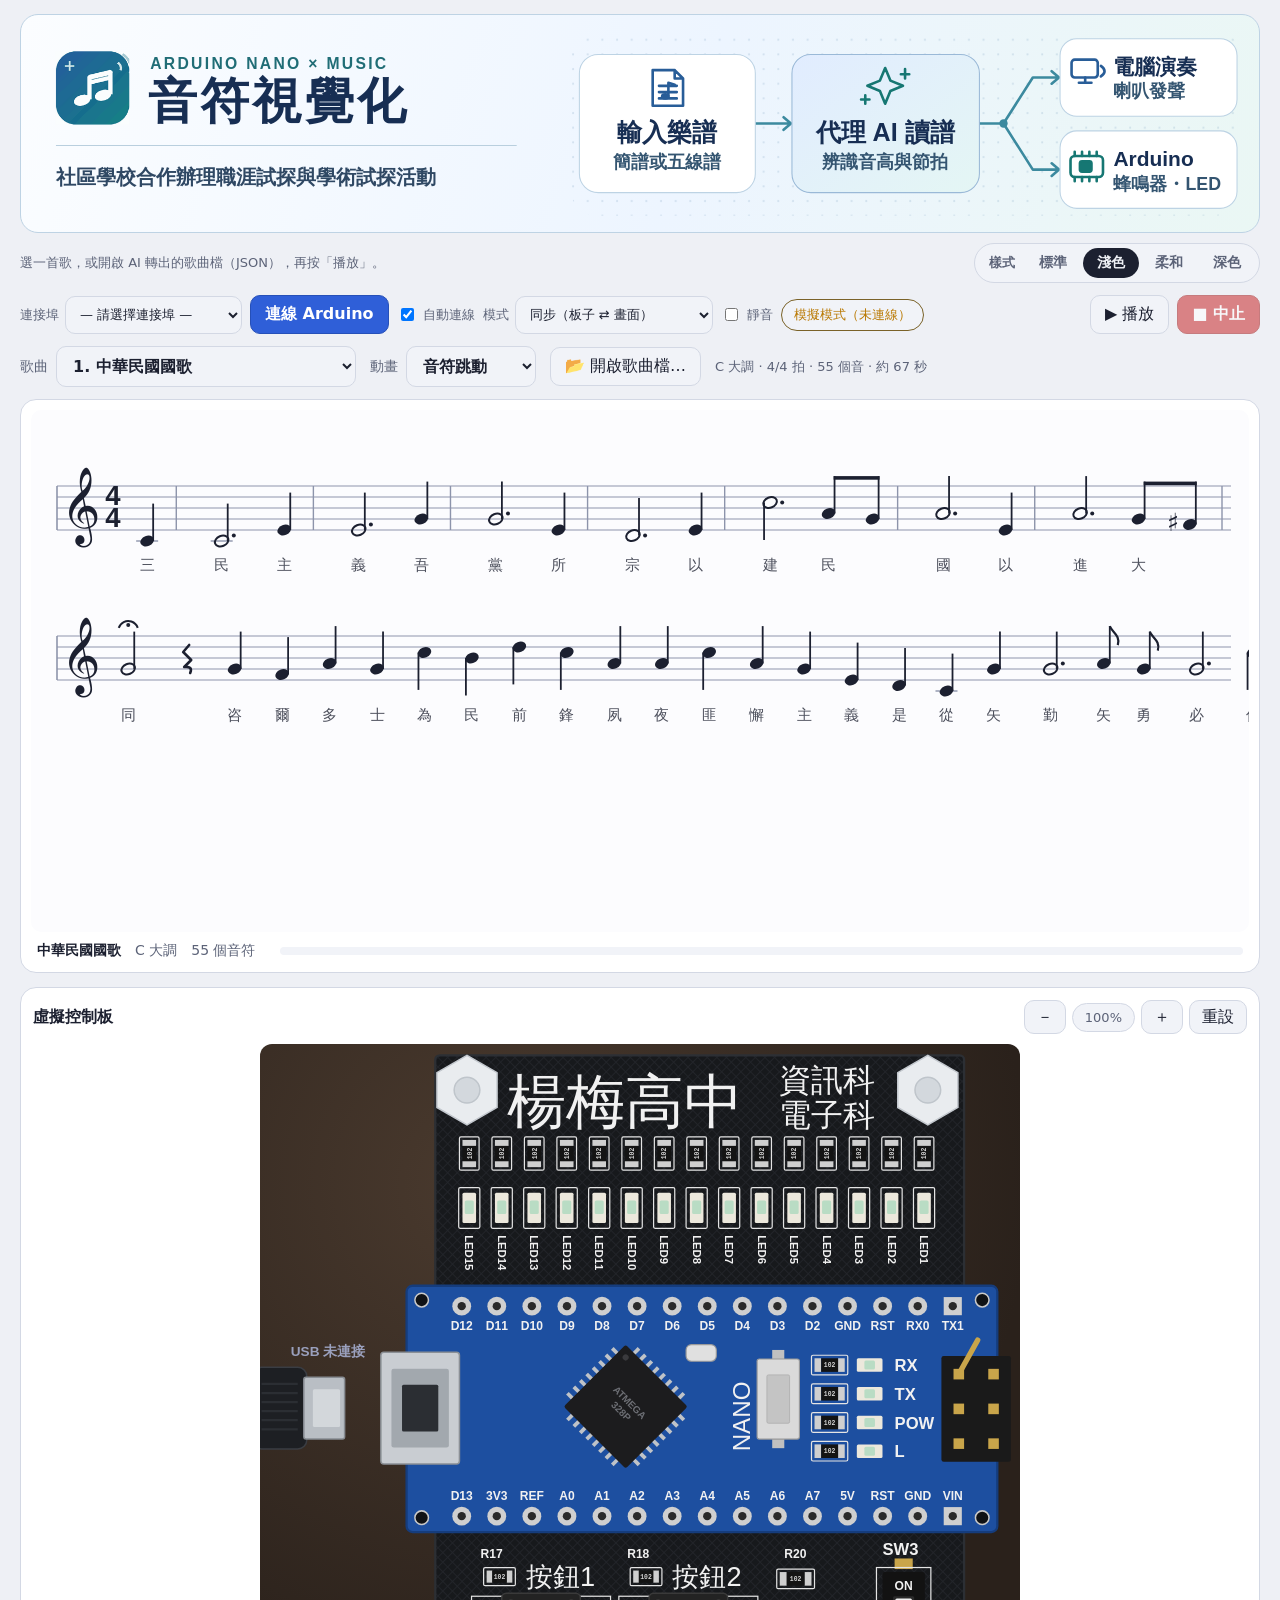
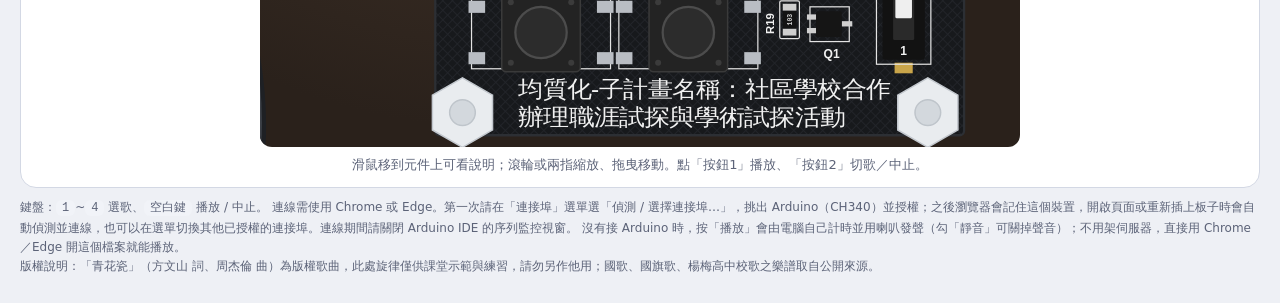
==== commit fea6c21d: "arduino-music：新增仁美國中校歌與動畫 LOGO 仁美國中校歌（含歌詞）取自學校官網樂譜；頁首橫幅 LOGO 改為 GIF 動畫。  Co-Authored-By: Claude Opus" ====
--- a/arduino-music/index.html
+++ b/arduino-music/index.html
@@ -114,6 +114,11 @@
     background: linear-gradient(110deg, #fbfdff 0%, #edf5ff 54%, #eaf7f4 100%);
   }
   .musicBanner h1 { margin: 0; }
+  .musicBanner .logoStatic { display: none; }
+  @media (prefers-reduced-motion: reduce) {
+    .musicBanner .logoAnim { display: none; }
+    .musicBanner .logoStatic { display: inline; }
+  }
   .musicBanner svg { display: block; width: 100%; height: auto; font-family: "Segoe UI", "Microsoft JhengHei", "PingFang TC", sans-serif; }
   @media (max-width: 780px) {
     .musicBanner { grid-template-columns: minmax(0, 1fr); gap: 0; padding: 6px 10px; }
@@ -234,8 +239,10 @@
             <stop offset="1" stop-color="#158285"/>
           </linearGradient>
         </defs>
-        <rect x="20" y="27" width="70" height="70" rx="19" fill="url(#musicMark)"/>
-        <g transform="translate(20 27)" fill="#fff">
+        <!-- 動畫 LOGO（GIF，由 tools\make_logo_gif.py 產生、gen_html.py 內嵌）；減少動態效果時改顯示下面的靜態 LOGO -->
+        <image class="logoAnim" x="20" y="27" width="70" height="70" href="[data-uri]"/>
+        <rect class="logoStatic" x="20" y="27" width="70" height="70" rx="19" fill="url(#musicMark)"/>
+        <g class="logoStatic" transform="translate(20 27)" fill="#fff">
           <ellipse cx="25" cy="49" rx="8" ry="5" transform="rotate(-18 25 49)"/>
           <ellipse cx="45" cy="42" rx="8" ry="5" transform="rotate(-18 45 42)"/>
           <path d="M32 48V27l20-7v21M32 32l20-7" fill="none" stroke="#fff" stroke-width="4" stroke-linecap="round" stroke-linejoin="round"/>
@@ -386,7 +393,7 @@
 
 <script>
 "use strict";
-const SONGS = [{"id":1,"title":"中華民國國歌","key":"C","beats":"4/4","unitMs":100,"gap":90,"measure":32,"pickup":8,"notes":[[0,8,0],[0,24,0],[4,8,3],[4,24,3],[7,8,6],[7,24,6],[4,8,3],[2,24,1],[4,8,3],[12,24,10],[9,4,7],[7,4,6],[9,24,7],[4,8,3],[9,24,7],[7,4,6],[6,4,5],[7,29,6],[127,8,255],[7,8,6],[5,8,4],[9,8,7],[7,8,6],[12,8,10],[11,8,9],[14,8,12],[12,8,10],[9,8,7],[9,8,7],[12,8,10],[9,8,7],[7,8,6],[4,8,3],[2,8,1],[0,8,0],[7,8,6],[7,24,6],[9,4,7],[7,4,6],[7,24,6],[12,8,10],[12,24,10],[9,4,7],[7,4,6],[7,24,6],[7,8,6],[16,24,14],[14,4,12],[16,4,14],[14,24,12],[7,8,6],[14,24,12],[14,4,12],[16,4,14],[12,43,10]],"ferm":{"17":16,"54":24},"builtin":true,"lyrics":["三","民","主","義","吾","黨","所","宗","以","建","民","","國","以","進","大","","同","","咨","爾","多","士","為","民","前","鋒","夙","夜","匪","懈","主","義","是","從","矢","勤","矢","勇","必","信","必","","","忠","一","心","一","","德","貫","徹","始","","終"]},{"id":2,"title":"中華民國國旗歌","key":"C","beats":"4/4","unitMs":100,"gap":90,"measure":32,"pickup":0,"notes":[[4,8,3],[0,6,0],[4,2,3],[7,8,6],[7,8,6],[12,8,10],[11,6,9],[9,2,7],[9,8,7],[7,8,6],[9,8,7],[7,8,6],[7,8,6],[4,6,3],[0,2,0],[5,6,4],[5,2,4],[4,8,3],[2,16,1],[4,8,3],[0,6,0],[2,2,1],[4,8,3],[7,8,6],[12,8,10],[11,6,9],[9,2,7],[9,8,7],[7,8,6],[9,8,7],[7,8,6],[7,8,6],[5,4,4],[4,4,3],[2,6,1],[4,2,3],[2,8,1],[0,16,0],[2,12,1],[4,4,3],[5,8,4],[5,8,4],[9,8,7],[9,6,7],[9,2,7],[7,6,6],[5,2,4],[4,8,3],[4,12,3],[7,4,6],[12,8,10],[12,8,10],[14,6,12],[12,2,10],[11,4,9],[9,4,7],[7,16,6],[16,12,14],[16,4,14],[14,6,12],[12,2,10],[11,8,9],[14,12,12],[12,4,10],[11,6,9],[9,2,7],[7,8,6],[12,8,10],[12,4,10],[7,4,6],[9,4,7],[7,4,6],[5,4,4],[4,4,3],[2,8,1],[4,6,3],[5,2,4],[4,8,3],[127,8,255],[16,12,14],[16,4,14],[14,6,12],[12,2,10],[11,8,9],[14,12,12],[12,4,10],[11,6,9],[9,2,7],[7,8,6],[12,8,10],[12,4,10],[7,4,6],[11,4,9],[9,4,7],[7,4,6],[5,4,4],[4,8,3],[5,6,4],[2,2,1],[0,16,0]],"ferm":{},"builtin":true,"lyrics":["山","川","","壯","麗","物","產","","豐","隆","炎","黃","世","胄","","東","亞","稱","雄","毋","自","暴","自","棄","毋","故","步","自","封","光","我","民","族","","促","進","大","同","創","業","維","艱","緬","懷","諸","先","","烈","守","成","不","易","莫","徒","務","近","功","同","心","同","","德","貫","徹","始","","終","青","天","","白","","日","","滿","地","","紅","","同","心","同","","德","貫","徹","始","","終","青","天","","白","","日","","滿","地","","紅"]},{"id":3,"title":"楊梅高中校歌","key":"F","beats":"4/4","unitMs":75,"gap":90,"measure":32,"pickup":0,"notes":[[9,12,7],[5,2,4],[9,2,7],[12,8,9],[9,8,7],[14,12,11],[10,2,8],[12,2,9],[9,8,7],[5,8,4],[7,12,5],[9,4,7],[10,4,8],[7,4,5],[9,8,7],[10,4,8],[9,4,7],[7,4,5],[5,4,4],[7,16,5],[9,12,7],[5,2,4],[9,2,7],[12,8,9],[9,8,7],[14,12,11],[10,2,8],[12,2,9],[9,8,7],[5,8,4],[7,12,5],[9,4,7],[10,4,8],[7,4,5],[12,8,9],[9,4,7],[10,4,8],[7,6,5],[5,2,4],[5,16,4],[0,8,0],[0,6,0],[5,2,4],[9,4,7],[127,4,255],[2,4,1],[127,4,255],[7,4,5],[127,4,255],[0,4,0],[127,4,255],[5,4,4],[0,4,0],[5,4,4],[9,4,7],[14,8,11],[12,8,9],[9,16,7],[2,8,1],[2,6,1],[5,2,4],[10,4,8],[127,4,255],[14,4,11],[127,4,255],[7,4,5],[127,4,255],[12,4,9],[127,4,255],[5,4,4],[7,4,5],[9,4,7],[14,4,11],[12,8,9],[11,8,9],[12,16,9],[5,4,4],[5,8,4],[0,4,0],[9,8,7],[7,8,5],[9,4,7],[9,8,7],[5,4,4],[14,8,11],[12,8,9],[10,4,8],[10,8,8],[7,4,5],[9,8,7],[14,8,11],[12,4,9],[12,8,9],[9,4,7],[14,8,11],[12,8,9],[5,24,4],[127,8,255]],"ferm":{},"builtin":true,"lyrics":["山","光","","秀","色","喬","喬","","皇","皇","梅","崗","之","","上","絃","歌","正","悠","揚","文","武","","合","一","四","育","","並","昌","春","風","煦","","拂","桃","李","競","芬","芳","我","們","要","向","","下","","紮","","根","","奮","","","發","圖","","強","我","們","要","向","","上","","結","","果","","凌","","","雲","志","","壯","智","識","是","希","望","青","年","即","力","量","復","興","我","文","化","報","國","","爭","榮","光",""]},{"id":4,"title":"青花瓷（版權歌曲，僅供示範練習）","key":"A","beats":"2/4","unitMs":80,"gap":85,"measure":16,"pickup":0,"notes":[[127,8,255],[127,2,255],[11,2,7],[9,2,5],[6,2,2],[9,4,5],[9,2,5],[6,2,2],[9,4,5],[9,2,5],[6,2,2],[9,2,5],[6,2,2],[4,4,0],[127,2,255],[11,2,7],[9,2,5],[6,2,2],[9,4,5],[9,2,5],[6,2,2],[9,4,5],[9,2,5],[11,1,7],[13,1,9],[11,2,7],[9,2,5],[9,4,5],[127,2,255],[4,2,0],[6,2,2],[13,2,9],[13,4,9],[13,2,9],[11,2,7],[13,4,9],[13,2,9],[11,2,7],[13,2,9],[16,2,12],[13,2,9],[13,2,9],[127,2,255],[13,2,9],[13,2,9],[13,2,9],[13,2,9],[11,2,7],[11,2,7],[11,2,7],[11,4,7],[9,2,5],[11,1,7],[13,1,9],[13,2,9],[11,6,7],[127,2,255],[11,2,7],[9,2,5],[6,2,2],[9,4,5],[9,2,5],[6,2,2],[9,4,5],[9,2,5],[6,2,2],[9,2,5],[6,2,2],[4,4,0],[127,2,255],[4,2,0],[6,2,2],[13,2,9],[16,4,12],[16,2,12],[13,2,9],[16,4,12],[16,2,12],[11,1,7],[13,1,9],[11,2,7],[9,2,5],[9,4,5],[127,2,255],[11,2,7],[9,2,5],[11,2,7],[13,2,9],[11,2,7],[11,2,7],[9,2,5],[11,4,7],[9,2,5],[6,2,2],[11,2,7],[9,2,5],[9,2,5],[6,2,2],[9,4,5],[9,2,5],[9,18,5],[127,8,255],[127,2,255],[16,2,12],[16,2,12],[13,2,9],[11,2,7],[13,2,9],[6,4,2],[11,2,7],[13,2,9],[16,2,12],[13,2,9],[11,8,7],[127,2,255],[16,2,12],[16,2,12],[13,2,9],[11,2,7],[13,2,9],[4,4,0],[11,2,7],[13,2,9],[16,2,12],[11,2,7],[9,8,5],[127,2,255],[9,2,5],[11,2,7],[13,2,9],[16,2,12],[18,2,14],[16,2,12],[13,2,9],[16,2,12],[13,2,9],[13,2,9],[11,2,7],[11,8,7],[127,2,255],[9,2,5],[11,2,7],[9,2,5],[11,2,7],[9,2,5],[9,2,5],[11,2,7],[11,2,7],[13,4,9],[16,2,12],[13,2,9],[13,6,9],[127,2,255],[16,2,12],[16,2,12],[13,2,9],[11,2,7],[13,2,9],[6,4,2],[11,2,7],[13,2,9],[16,2,12],[13,2,9],[11,8,7],[127,2,255],[16,2,12],[16,2,12],[13,2,9],[11,2,7],[13,2,9],[4,4,0],[11,2,7],[13,2,9],[16,2,12],[11,2,7],[9,8,5],[127,2,255],[9,2,5],[11,2,7],[13,2,9],[16,2,12],[18,2,14],[16,2,12],[13,2,9],[16,2,12],[13,2,9],[13,2,9],[11,2,7],[11,6,7],[4,2,0],[13,2,9],[11,4,7],[9,4,5],[9,42,5],[127,4,255]],"ferm":{},"builtin":true,"lyrics":[]},{"title":"中華民國國旗歌（由內建歌曲匯出）","key":"C","beats":"4/4","unitMs":100,"gap":90,"measure":32,"pickup":0,"source":"04_國旗歌_樂譜(維基百科).png","notes":[[4,8],[0,6],[4,2],[7,8],[7,8],[12,8],[11,6],[9,2],[9,8],[7,8],[9,8],[7,8],[7,8],[4,6],[0,2],[5,6],[5,2],[4,8],[2,16],[4,8],[0,6],[2,2],[4,8],[7,8],[12,8],[11,6],[9,2],[9,8],[7,8],[9,8],[7,8],[7,8],[5,4],[4,4],[2,6],[4,2],[2,8],[0,16],[2,12],[4,4],[5,8],[5,8],[9,8],[9,6],[9,2],[7,6],[5,2],[4,8],[4,12],[7,4],[12,8],[12,8],[14,6],[12,2],[11,4],[9,4],[7,16],[16,12],[16,4],[14,6],[12,2],[11,8],[14,12],[12,4],[11,6],[9,2],[7,8],[12,8],[12,4],[7,4],[9,4],[7,4],[5,4],[4,4],[2,8],[4,6],[5,2],[4,8],[null,8],[16,12],[16,4],[14,6],[12,2],[11,8],[14,12],[12,4],[11,6],[9,2],[7,8],[12,8],[12,4],[7,4],[11,4],[9,4],[7,4],[5,4],[4,8],[5,6],[2,2],[0,16]],"uncertain":[],"lyrics":"山川_壯麗物產_豐隆炎黃世胄_東亞稱雄毋自暴自棄毋故步自封光我民族_促進大同創業維艱緬懷諸先_烈守成不易莫徒務近功同心同_德貫徹始_終青天_白_日_滿地_紅_同心同_德貫徹始_終青天_白_日_滿地_紅","file":"國旗歌_測試.json"},{"title":"小星星","key":"C","beats":"4/4","unitMs":90,"gap":88,"measure":32,"pickup":0,"source":"07_小星星_C調入門(PianoMap).webp","notes":[[0,8],[0,8],[7,8],[7,8],[9,8],[9,8],[7,16],[5,8],[5,8],[4,8],[4,8],[2,8],[2,8],[0,16],[7,8],[7,8],[5,8],[5,8],[4,8],[4,8],[2,16],[7,8],[7,8],[5,8],[5,8],[4,8],[4,8],[2,16],[0,8],[0,8],[7,8],[7,8],[9,8],[9,8],[7,16],[5,8],[5,8],[4,8],[4,8],[2,8],[2,8],[0,16]],"uncertain":[],"lyrics":"一閃一閃亮晶晶滿天都是小星星掛在天上放光明好像許多小眼睛一閃一閃亮晶晶滿天都是小星星","file":"小星星.json"},{"title":"青花瓷（AI 讀譜・版權歌曲，僅供示範練習）","key":"A","beats":"2/4","unitMs":80,"gap":85,"measure":16,"pickup":0,"source":"06_青花瓷_簡譜(使用者提供).png","notes":[[null,8],[null,2],[11,2],[9,2],[6,2],[9,4],[9,2],[6,2],[9,4],[9,2],[6,2],[9,2],[6,2],[4,4],[null,2],[11,2],[9,2],[6,2],[9,4],[9,2],[6,2],[9,4],[9,2],[11,1],[13,1],[11,2],[9,2],[9,4],[null,2],[4,2],[6,2],[13,2],[13,4],[13,2],[11,2],[13,4],[13,2],[11,2],[13,2],[16,2],[13,2],[13,2],[null,2],[13,2],[13,2],[13,2],[13,2],[11,2],[11,2],[11,2],[11,4],[9,2],[11,1],[13,1],[13,2],[11,6],[null,2],[11,2],[9,2],[6,2],[9,4],[9,2],[6,2],[9,4],[9,2],[6,2],[9,2],[6,2],[4,4],[null,2],[4,2],[6,2],[13,2],[16,4],[16,2],[13,2],[16,4],[16,2],[11,1],[13,1],[11,2],[9,2],[9,4],[null,2],[11,2],[9,2],[11,2],[13,2],[11,2],[11,2],[9,2],[11,4],[9,2],[6,2],[11,2],[9,2],[9,2],[6,2],[9,4],[9,2],[9,18],[null,8],[null,2],[16,2],[16,2],[13,2],[11,2],[13,2],[6,4],[11,2],[13,2],[16,2],[13,2],[11,8],[null,2],[16,2],[16,2],[13,2],[11,2],[13,2],[4,4],[11,2],[13,2],[16,2],[11,2],[9,8],[null,2],[9,2],[11,2],[13,2],[16,2],[18,2],[16,2],[13,2],[16,2],[13,2],[13,2],[11,2],[11,8],[null,2],[9,2],[11,2],[9,2],[11,2],[9,2],[9,2],[11,2],[11,2],[13,4],[16,2],[13,2],[13,6],[null,2],[16,2],[16,2],[13,2],[11,2],[13,2],[6,4],[11,2],[13,2],[16,2],[13,2],[11,8],[null,2],[16,2],[16,2],[13,2],[11,2],[13,2],[4,4],[11,2],[13,2],[16,2],[11,2],[9,8],[null,2],[9,2],[11,2],[13,2],[16,2],[18,2],[16,2],[13,2],[16,2],[13,2],[13,2],[11,2],[11,6],[4,2],[13,2],[11,4],[9,4],[9,42],[null,4]],"uncertain":[{"index":73,"reason":"譜上這小節標3/4拍，但時值線加起來只有2拍，依時值線處理"},{"index":91,"reason":"小節中間又標了3/4，依時值線處理"},{"index":106,"reason":"副歌標了8va（高八度），為了蜂鳴器不要太尖，照譜面音高演奏"},{"index":188,"reason":"這裡有2/4小記號和附點，時值照線條判讀"},{"index":193,"reason":"結尾有好幾條連結線，合併成一個長音"}],"file":"青花瓷_AI讀譜.json"}].map((d) => normalizeSong(d));
+const SONGS = [{"id":1,"title":"中華民國國歌","key":"C","beats":"4/4","unitMs":100,"gap":90,"measure":32,"pickup":8,"notes":[[0,8,0],[0,24,0],[4,8,3],[4,24,3],[7,8,6],[7,24,6],[4,8,3],[2,24,1],[4,8,3],[12,24,10],[9,4,7],[7,4,6],[9,24,7],[4,8,3],[9,24,7],[7,4,6],[6,4,5],[7,29,6],[127,8,255],[7,8,6],[5,8,4],[9,8,7],[7,8,6],[12,8,10],[11,8,9],[14,8,12],[12,8,10],[9,8,7],[9,8,7],[12,8,10],[9,8,7],[7,8,6],[4,8,3],[2,8,1],[0,8,0],[7,8,6],[7,24,6],[9,4,7],[7,4,6],[7,24,6],[12,8,10],[12,24,10],[9,4,7],[7,4,6],[7,24,6],[7,8,6],[16,24,14],[14,4,12],[16,4,14],[14,24,12],[7,8,6],[14,24,12],[14,4,12],[16,4,14],[12,43,10]],"ferm":{"17":16,"54":24},"builtin":true,"lyrics":["三","民","主","義","吾","黨","所","宗","以","建","民","","國","以","進","大","","同","","咨","爾","多","士","為","民","前","鋒","夙","夜","匪","懈","主","義","是","從","矢","勤","矢","勇","必","信","必","","","忠","一","心","一","","德","貫","徹","始","","終"]},{"id":2,"title":"中華民國國旗歌","key":"C","beats":"4/4","unitMs":100,"gap":90,"measure":32,"pickup":0,"notes":[[4,8,3],[0,6,0],[4,2,3],[7,8,6],[7,8,6],[12,8,10],[11,6,9],[9,2,7],[9,8,7],[7,8,6],[9,8,7],[7,8,6],[7,8,6],[4,6,3],[0,2,0],[5,6,4],[5,2,4],[4,8,3],[2,16,1],[4,8,3],[0,6,0],[2,2,1],[4,8,3],[7,8,6],[12,8,10],[11,6,9],[9,2,7],[9,8,7],[7,8,6],[9,8,7],[7,8,6],[7,8,6],[5,4,4],[4,4,3],[2,6,1],[4,2,3],[2,8,1],[0,16,0],[2,12,1],[4,4,3],[5,8,4],[5,8,4],[9,8,7],[9,6,7],[9,2,7],[7,6,6],[5,2,4],[4,8,3],[4,12,3],[7,4,6],[12,8,10],[12,8,10],[14,6,12],[12,2,10],[11,4,9],[9,4,7],[7,16,6],[16,12,14],[16,4,14],[14,6,12],[12,2,10],[11,8,9],[14,12,12],[12,4,10],[11,6,9],[9,2,7],[7,8,6],[12,8,10],[12,4,10],[7,4,6],[9,4,7],[7,4,6],[5,4,4],[4,4,3],[2,8,1],[4,6,3],[5,2,4],[4,8,3],[127,8,255],[16,12,14],[16,4,14],[14,6,12],[12,2,10],[11,8,9],[14,12,12],[12,4,10],[11,6,9],[9,2,7],[7,8,6],[12,8,10],[12,4,10],[7,4,6],[11,4,9],[9,4,7],[7,4,6],[5,4,4],[4,8,3],[5,6,4],[2,2,1],[0,16,0]],"ferm":{},"builtin":true,"lyrics":["山","川","","壯","麗","物","產","","豐","隆","炎","黃","世","胄","","東","亞","稱","雄","毋","自","暴","自","棄","毋","故","步","自","封","光","我","民","族","","促","進","大","同","創","業","維","艱","緬","懷","諸","先","","烈","守","成","不","易","莫","徒","務","近","功","同","心","同","","德","貫","徹","始","","終","青","天","","白","","日","","滿","地","","紅","","同","心","同","","德","貫","徹","始","","終","青","天","","白","","日","","滿","地","","紅"]},{"id":3,"title":"楊梅高中校歌","key":"F","beats":"4/4","unitMs":75,"gap":90,"measure":32,"pickup":0,"notes":[[9,12,7],[5,2,4],[9,2,7],[12,8,9],[9,8,7],[14,12,11],[10,2,8],[12,2,9],[9,8,7],[5,8,4],[7,12,5],[9,4,7],[10,4,8],[7,4,5],[9,8,7],[10,4,8],[9,4,7],[7,4,5],[5,4,4],[7,16,5],[9,12,7],[5,2,4],[9,2,7],[12,8,9],[9,8,7],[14,12,11],[10,2,8],[12,2,9],[9,8,7],[5,8,4],[7,12,5],[9,4,7],[10,4,8],[7,4,5],[12,8,9],[9,4,7],[10,4,8],[7,6,5],[5,2,4],[5,16,4],[0,8,0],[0,6,0],[5,2,4],[9,4,7],[127,4,255],[2,4,1],[127,4,255],[7,4,5],[127,4,255],[0,4,0],[127,4,255],[5,4,4],[0,4,0],[5,4,4],[9,4,7],[14,8,11],[12,8,9],[9,16,7],[2,8,1],[2,6,1],[5,2,4],[10,4,8],[127,4,255],[14,4,11],[127,4,255],[7,4,5],[127,4,255],[12,4,9],[127,4,255],[5,4,4],[7,4,5],[9,4,7],[14,4,11],[12,8,9],[11,8,9],[12,16,9],[5,4,4],[5,8,4],[0,4,0],[9,8,7],[7,8,5],[9,4,7],[9,8,7],[5,4,4],[14,8,11],[12,8,9],[10,4,8],[10,8,8],[7,4,5],[9,8,7],[14,8,11],[12,4,9],[12,8,9],[9,4,7],[14,8,11],[12,8,9],[5,24,4],[127,8,255]],"ferm":{},"builtin":true,"lyrics":["山","光","","秀","色","喬","喬","","皇","皇","梅","崗","之","","上","絃","歌","正","悠","揚","文","武","","合","一","四","育","","並","昌","春","風","煦","","拂","桃","李","競","芬","芳","我","們","要","向","","下","","紮","","根","","奮","","","發","圖","","強","我","們","要","向","","上","","結","","果","","凌","","","雲","志","","壯","智","識","是","希","望","青","年","即","力","量","復","興","我","文","化","報","國","","爭","榮","光",""]},{"id":4,"title":"青花瓷（版權歌曲，僅供示範練習）","key":"A","beats":"2/4","unitMs":80,"gap":85,"measure":16,"pickup":0,"notes":[[127,8,255],[127,2,255],[11,2,7],[9,2,5],[6,2,2],[9,4,5],[9,2,5],[6,2,2],[9,4,5],[9,2,5],[6,2,2],[9,2,5],[6,2,2],[4,4,0],[127,2,255],[11,2,7],[9,2,5],[6,2,2],[9,4,5],[9,2,5],[6,2,2],[9,4,5],[9,2,5],[11,1,7],[13,1,9],[11,2,7],[9,2,5],[9,4,5],[127,2,255],[4,2,0],[6,2,2],[13,2,9],[13,4,9],[13,2,9],[11,2,7],[13,4,9],[13,2,9],[11,2,7],[13,2,9],[16,2,12],[13,2,9],[13,2,9],[127,2,255],[13,2,9],[13,2,9],[13,2,9],[13,2,9],[11,2,7],[11,2,7],[11,2,7],[11,4,7],[9,2,5],[11,1,7],[13,1,9],[13,2,9],[11,6,7],[127,2,255],[11,2,7],[9,2,5],[6,2,2],[9,4,5],[9,2,5],[6,2,2],[9,4,5],[9,2,5],[6,2,2],[9,2,5],[6,2,2],[4,4,0],[127,2,255],[4,2,0],[6,2,2],[13,2,9],[16,4,12],[16,2,12],[13,2,9],[16,4,12],[16,2,12],[11,1,7],[13,1,9],[11,2,7],[9,2,5],[9,4,5],[127,2,255],[11,2,7],[9,2,5],[11,2,7],[13,2,9],[11,2,7],[11,2,7],[9,2,5],[11,4,7],[9,2,5],[6,2,2],[11,2,7],[9,2,5],[9,2,5],[6,2,2],[9,4,5],[9,2,5],[9,18,5],[127,8,255],[127,2,255],[16,2,12],[16,2,12],[13,2,9],[11,2,7],[13,2,9],[6,4,2],[11,2,7],[13,2,9],[16,2,12],[13,2,9],[11,8,7],[127,2,255],[16,2,12],[16,2,12],[13,2,9],[11,2,7],[13,2,9],[4,4,0],[11,2,7],[13,2,9],[16,2,12],[11,2,7],[9,8,5],[127,2,255],[9,2,5],[11,2,7],[13,2,9],[16,2,12],[18,2,14],[16,2,12],[13,2,9],[16,2,12],[13,2,9],[13,2,9],[11,2,7],[11,8,7],[127,2,255],[9,2,5],[11,2,7],[9,2,5],[11,2,7],[9,2,5],[9,2,5],[11,2,7],[11,2,7],[13,4,9],[16,2,12],[13,2,9],[13,6,9],[127,2,255],[16,2,12],[16,2,12],[13,2,9],[11,2,7],[13,2,9],[6,4,2],[11,2,7],[13,2,9],[16,2,12],[13,2,9],[11,8,7],[127,2,255],[16,2,12],[16,2,12],[13,2,9],[11,2,7],[13,2,9],[4,4,0],[11,2,7],[13,2,9],[16,2,12],[11,2,7],[9,8,5],[127,2,255],[9,2,5],[11,2,7],[13,2,9],[16,2,12],[18,2,14],[16,2,12],[13,2,9],[16,2,12],[13,2,9],[13,2,9],[11,2,7],[11,6,7],[4,2,0],[13,2,9],[11,4,7],[9,4,5],[9,42,5],[127,4,255]],"ferm":{},"builtin":true,"lyrics":[]},{"title":"仁美國中校歌","key":"B♭","beats":"4/4","unitMs":90,"gap":88,"measure":32,"pickup":8,"measureOverrides":{"8":16},"source":"08_仁美國中校歌(學校官網).jpg（張芳杰 作詞、郭藝苑 作曲；前奏休止未收錄）","notes":[[-2,6],[2,2],[5,24],[2,6],[5,2],[10,24],[14,6],[12,2],[10,12],[14,4],[12,6],[10,2],[7,6],[2,2],[5,24],[2,6],[0,2],[-2,24],[7,6],[10,2],[5,16],[5,8],[7,6],[10,2],[2,8],[0,6],[2,2],[5,8],[5,6],[7,2],[3,6],[2,2],[0,8],[-2,24],[null,8],[10,8],[10,8],[7,8],[5,8],[7,8],[7,6],[10,2],[5,16],[3,8],[2,8],[0,8],[5,8],[2,16],[-2,6],[2,2],[0,8],[2,16],[0,8],[-2,8],[7,8],[5,8],[3,8],[2,8],[0,8],[2,6],[5,2],[2,8],[-2,6],[2,2],[5,6],[2,2],[0,8],[null,8],[2,8],[2,24],[2,6],[0,2],[-2,24],[10,8],[10,24],[10,6],[7,2],[5,24],[5,6],[10,2],[14,16],[12,8],[10,8],[12,16],[7,8],[5,8],[10,24],[null,8]],"lyrics":"大海東廣仁風美輪美奐起_黌_宮朝_陽落_霞呈異彩翠嶺_流雲_漾_曉鐘_濟濟多士沐化_雨滿堂絃歌樂融_融看此日英才化育待他年宇宙_爭_雄_堅定奮_勇堅定奮_勇乘_風破浪建事_功_","uncertain":[{"index":68,"reason":"譜上是附點八分音符用弧線連到同一個音的十六分音符，我當成一個連續的長音（連結線），請聽聽看要不要分成兩下"},{"index":73,"reason":"譜上是附點八分音符用弧線連到同一個音的十六分音符，我當成一個連續的長音（連結線），請聽聽看要不要分成兩下"}],"file":"仁美國中校歌.json"},{"title":"中華民國國旗歌（由內建歌曲匯出）","key":"C","beats":"4/4","unitMs":100,"gap":90,"measure":32,"pickup":0,"source":"04_國旗歌_樂譜(維基百科).png","notes":[[4,8],[0,6],[4,2],[7,8],[7,8],[12,8],[11,6],[9,2],[9,8],[7,8],[9,8],[7,8],[7,8],[4,6],[0,2],[5,6],[5,2],[4,8],[2,16],[4,8],[0,6],[2,2],[4,8],[7,8],[12,8],[11,6],[9,2],[9,8],[7,8],[9,8],[7,8],[7,8],[5,4],[4,4],[2,6],[4,2],[2,8],[0,16],[2,12],[4,4],[5,8],[5,8],[9,8],[9,6],[9,2],[7,6],[5,2],[4,8],[4,12],[7,4],[12,8],[12,8],[14,6],[12,2],[11,4],[9,4],[7,16],[16,12],[16,4],[14,6],[12,2],[11,8],[14,12],[12,4],[11,6],[9,2],[7,8],[12,8],[12,4],[7,4],[9,4],[7,4],[5,4],[4,4],[2,8],[4,6],[5,2],[4,8],[null,8],[16,12],[16,4],[14,6],[12,2],[11,8],[14,12],[12,4],[11,6],[9,2],[7,8],[12,8],[12,4],[7,4],[11,4],[9,4],[7,4],[5,4],[4,8],[5,6],[2,2],[0,16]],"uncertain":[],"lyrics":"山川_壯麗物產_豐隆炎黃世胄_東亞稱雄毋自暴自棄毋故步自封光我民族_促進大同創業維艱緬懷諸先_烈守成不易莫徒務近功同心同_德貫徹始_終青天_白_日_滿地_紅_同心同_德貫徹始_終青天_白_日_滿地_紅","file":"國旗歌_測試.json"},{"title":"小星星","key":"C","beats":"4/4","unitMs":90,"gap":88,"measure":32,"pickup":0,"source":"07_小星星_C調入門(PianoMap).webp","notes":[[0,8],[0,8],[7,8],[7,8],[9,8],[9,8],[7,16],[5,8],[5,8],[4,8],[4,8],[2,8],[2,8],[0,16],[7,8],[7,8],[5,8],[5,8],[4,8],[4,8],[2,16],[7,8],[7,8],[5,8],[5,8],[4,8],[4,8],[2,16],[0,8],[0,8],[7,8],[7,8],[9,8],[9,8],[7,16],[5,8],[5,8],[4,8],[4,8],[2,8],[2,8],[0,16]],"uncertain":[],"lyrics":"一閃一閃亮晶晶滿天都是小星星掛在天上放光明好像許多小眼睛一閃一閃亮晶晶滿天都是小星星","file":"小星星.json"},{"title":"青花瓷（AI 讀譜・版權歌曲，僅供示範練習）","key":"A","beats":"2/4","unitMs":80,"gap":85,"measure":16,"pickup":0,"source":"06_青花瓷_簡譜(使用者提供).png","notes":[[null,8],[null,2],[11,2],[9,2],[6,2],[9,4],[9,2],[6,2],[9,4],[9,2],[6,2],[9,2],[6,2],[4,4],[null,2],[11,2],[9,2],[6,2],[9,4],[9,2],[6,2],[9,4],[9,2],[11,1],[13,1],[11,2],[9,2],[9,4],[null,2],[4,2],[6,2],[13,2],[13,4],[13,2],[11,2],[13,4],[13,2],[11,2],[13,2],[16,2],[13,2],[13,2],[null,2],[13,2],[13,2],[13,2],[13,2],[11,2],[11,2],[11,2],[11,4],[9,2],[11,1],[13,1],[13,2],[11,6],[null,2],[11,2],[9,2],[6,2],[9,4],[9,2],[6,2],[9,4],[9,2],[6,2],[9,2],[6,2],[4,4],[null,2],[4,2],[6,2],[13,2],[16,4],[16,2],[13,2],[16,4],[16,2],[11,1],[13,1],[11,2],[9,2],[9,4],[null,2],[11,2],[9,2],[11,2],[13,2],[11,2],[11,2],[9,2],[11,4],[9,2],[6,2],[11,2],[9,2],[9,2],[6,2],[9,4],[9,2],[9,18],[null,8],[null,2],[16,2],[16,2],[13,2],[11,2],[13,2],[6,4],[11,2],[13,2],[16,2],[13,2],[11,8],[null,2],[16,2],[16,2],[13,2],[11,2],[13,2],[4,4],[11,2],[13,2],[16,2],[11,2],[9,8],[null,2],[9,2],[11,2],[13,2],[16,2],[18,2],[16,2],[13,2],[16,2],[13,2],[13,2],[11,2],[11,8],[null,2],[9,2],[11,2],[9,2],[11,2],[9,2],[9,2],[11,2],[11,2],[13,4],[16,2],[13,2],[13,6],[null,2],[16,2],[16,2],[13,2],[11,2],[13,2],[6,4],[11,2],[13,2],[16,2],[13,2],[11,8],[null,2],[16,2],[16,2],[13,2],[11,2],[13,2],[4,4],[11,2],[13,2],[16,2],[11,2],[9,8],[null,2],[9,2],[11,2],[13,2],[16,2],[18,2],[16,2],[13,2],[16,2],[13,2],[13,2],[11,2],[11,6],[4,2],[13,2],[11,4],[9,4],[9,42],[null,4]],"uncertain":[{"index":73,"reason":"譜上這小節標3/4拍，但時值線加起來只有2拍，依時值線處理"},{"index":91,"reason":"小節中間又標了3/4，依時值線處理"},{"index":106,"reason":"副歌標了8va（高八度），為了蜂鳴器不要太尖，照譜面音高演奏"},{"index":188,"reason":"這裡有2/4小記號和附點，時值照線條判讀"},{"index":193,"reason":"結尾有好幾條連結線，合併成一個長音"}],"file":"青花瓷_AI讀譜.json"}].map((d) => normalizeSong(d));
 
 /* ================= 匯入歌曲（songs\*.json）轉成內部格式 ================= */
 // 回傳錯誤訊息陣列（空陣列代表沒問題）。和 tools\validate_song.py 的基本檢查一致
@@ -422,6 +429,7 @@
     ferm: {}, imported: true, file: d.file || "", source: d.source || "",
     uncertain: Array.isArray(d.uncertain) ? d.uncertain.filter((u) => u && Number.isInteger(u.index)) : [],
     lyrics: lyricArr(d.lyrics, d.notes.length),
+    measureOverrides: d.measureOverrides && typeof d.measureOverrides === "object" ? d.measureOverrides : {},
     notes: d.notes.map((n) => (n[0] === null ? [127, n[1], 255] : [n[0], n[1], ledOf(n[0])])),
   };
 }
@@ -543,13 +551,17 @@
   const totalMs = cum * song.unitMs;
 
   // 小節線
-  let nextB = song.pickup > 0 ? song.pickup : song.measure;
+  // 某些小節換拍號（例如中間一小節 2/4）：measureOverrides = {"小節編號": 長度}，第 1 小節 = 弱起後第一個完整小節
+  const ov = song.measureOverrides || {};
+  const barLen = (k) => ov[String(k)] || song.measure;
+  let barNo = song.pickup > 0 ? 0 : 1;
+  let nextB = song.pickup > 0 ? song.pickup : barLen(1);
   for (const n of notes) {
     const end = n.start + n.units;
     n.barAfter = false;
     if (end >= nextB) {
       if (end === nextB) n.barAfter = true;
-      while (nextB <= end) nextB += song.measure;
+      while (nextB <= end) { barNo++; nextB += barLen(barNo); }
     }
   }
   const last = notes[notes.length - 1];
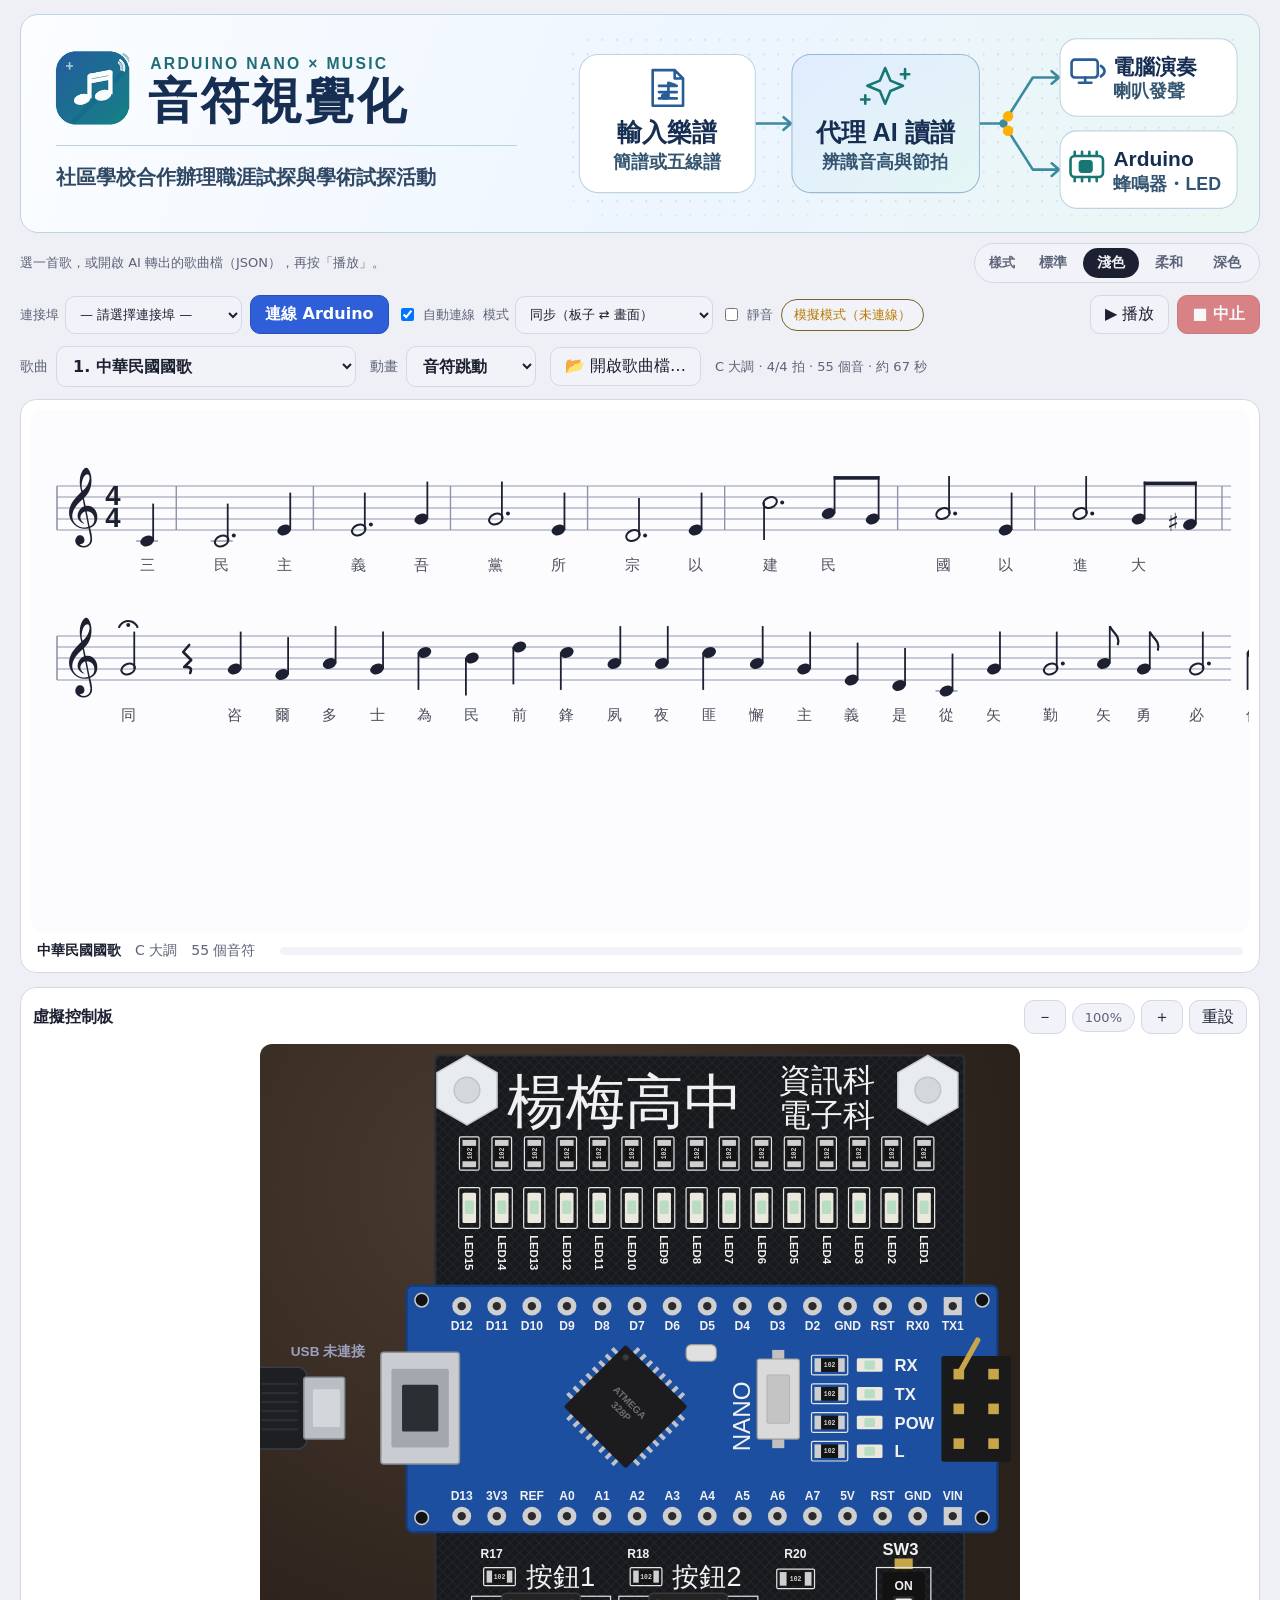
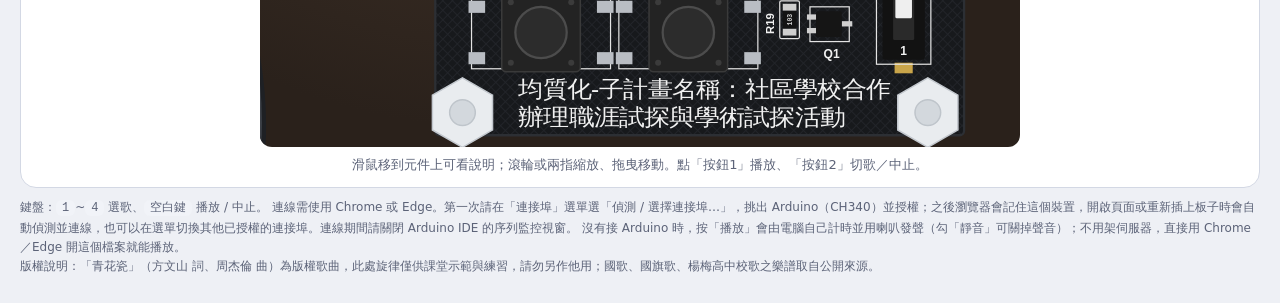
==== commit 48978331: "arduino-music：橫幅流程圖加入動畫 輸入樂譜 → 代理 AI 讀譜 → 電腦／Arduino 依序亮起，小球沿箭頭移動，3 秒一輪。  Co-Authored-By: Claude Opu" ====
--- a/arduino-music/index.html
+++ b/arduino-music/index.html
@@ -114,11 +114,7 @@
     background: linear-gradient(110deg, #fbfdff 0%, #edf5ff 54%, #eaf7f4 100%);
   }
   .musicBanner h1 { margin: 0; }
-  .musicBanner .logoStatic { display: none; }
-  @media (prefers-reduced-motion: reduce) {
-    .musicBanner .logoAnim { display: none; }
-    .musicBanner .logoStatic { display: inline; }
-  }
+  .musicBanner .logoStatic { display: none; }   /* 一律顯示 GIF 動畫 LOGO（使用者要求，即使系統關閉動畫效果也播放） */
   .musicBanner svg { display: block; width: 100%; height: auto; font-family: "Segoe UI", "Microsoft JhengHei", "PingFang TC", sans-serif; }
   @media (max-width: 780px) {
     .musicBanner { grid-template-columns: minmax(0, 1fr); gap: 0; padding: 6px 10px; }
@@ -270,10 +266,38 @@
         <path d="M176 96h34m-7-6 7 6-7 6M390 96h23l28-44h25m-7-6 7 6-7 6M413 96l28 44h25m-7-6 7 6-7 6"/>
       </g>
       <circle cx="413" cy="96" r="4" fill="#3c8a9f"/>
-      <rect x="8" y="30" width="168" height="132" rx="18" fill="#fff" stroke="#bdd3e4"/>
-      <rect x="211" y="30" width="179" height="132" rx="18" fill="url(#musicAgent)" stroke="#9ab9d7"/>
-      <rect x="467" y="15" width="169" height="74" rx="16" fill="#fff" stroke="#bdd3e4"/>
-      <rect x="467" y="103" width="169" height="74" rx="16" fill="#fff" stroke="#bdd3e4"/>
+      <!-- 流程動畫（3 秒一輪）：輸入樂譜亮 → 小球沿箭頭跑 → AI 讀譜亮、✦ 閃爍 → 小球分兩路 → 兩個輸出亮 -->
+      <rect x="8" y="30" width="168" height="132" rx="18" fill="#fff" stroke="#bdd3e4">
+        <animate attributeName="stroke" values="#bdd3e4;#2f7fb8;#2f7fb8;#bdd3e4;#bdd3e4" keyTimes="0;0.03;0.2;0.28;1" dur="3s" repeatCount="indefinite"/>
+        <animate attributeName="stroke-width" values="1;3;3;1;1" keyTimes="0;0.03;0.2;0.28;1" dur="3s" repeatCount="indefinite"/>
+      </rect>
+      <rect x="211" y="30" width="179" height="132" rx="18" fill="url(#musicAgent)" stroke="#9ab9d7">
+        <animate attributeName="stroke" values="#9ab9d7;#9ab9d7;#167773;#167773;#9ab9d7;#9ab9d7" keyTimes="0;0.25;0.28;0.55;0.62;1" dur="3s" repeatCount="indefinite"/>
+        <animate attributeName="stroke-width" values="1;1;3;3;1;1" keyTimes="0;0.25;0.28;0.55;0.62;1" dur="3s" repeatCount="indefinite"/>
+      </rect>
+      <rect x="467" y="15" width="169" height="74" rx="16" fill="#fff" stroke="#bdd3e4">
+        <animate attributeName="stroke" values="#bdd3e4;#bdd3e4;#2f7fb8;#2f7fb8;#bdd3e4" keyTimes="0;0.74;0.78;0.97;1" dur="3s" repeatCount="indefinite"/>
+        <animate attributeName="stroke-width" values="1;1;3;3;1" keyTimes="0;0.74;0.78;0.97;1" dur="3s" repeatCount="indefinite"/>
+      </rect>
+      <rect x="467" y="103" width="169" height="74" rx="16" fill="#fff" stroke="#bdd3e4">
+        <animate attributeName="stroke" values="#bdd3e4;#bdd3e4;#167773;#167773;#bdd3e4" keyTimes="0;0.74;0.78;0.97;1" dur="3s" repeatCount="indefinite"/>
+        <animate attributeName="stroke-width" values="1;1;3;3;1" keyTimes="0;0.74;0.78;0.97;1" dur="3s" repeatCount="indefinite"/>
+      </rect>
+      <!-- 沿箭頭跑的小球 -->
+      <g fill="#ffb000">
+        <circle r="5" opacity="0">
+          <animateMotion path="M176 96H210" dur="3s" repeatCount="indefinite" calcMode="linear" keyPoints="0;0;1;1" keyTimes="0;0.06;0.25;1"/>
+          <animate attributeName="opacity" values="0;0;1;1;0;0" keyTimes="0;0.05;0.07;0.24;0.26;1" dur="3s" repeatCount="indefinite"/>
+        </circle>
+        <circle r="5" opacity="0">
+          <animateMotion path="M390 96H413L441 52H466" dur="3s" repeatCount="indefinite" calcMode="linear" keyPoints="0;0;1;1" keyTimes="0;0.56;0.76;1"/>
+          <animate attributeName="opacity" values="0;0;1;1;0;0" keyTimes="0;0.55;0.57;0.75;0.77;1" dur="3s" repeatCount="indefinite"/>
+        </circle>
+        <circle r="5" opacity="0">
+          <animateMotion path="M390 96H413L441 140H466" dur="3s" repeatCount="indefinite" calcMode="linear" keyPoints="0;0;1;1" keyTimes="0;0.56;0.76;1"/>
+          <animate attributeName="opacity" values="0;0;1;1;0;0" keyTimes="0;0.55;0.57;0.75;0.77;1" dur="3s" repeatCount="indefinite"/>
+        </circle>
+      </g>
       <g fill="none" stroke="#285d98" stroke-width="2.5" stroke-linecap="round" stroke-linejoin="round">
         <path d="M78 45h21l8 8v26H78zM99 45v8h8M84 60h17m-17 6h17m-17 6h17"/>
         <path d="M93 70V57l6 2"/>
@@ -281,8 +305,16 @@
         <rect x="478" y="35" width="25" height="17" rx="3"/>
         <path d="M491 52v5m-6 0h12m9-16q7 5 0 10"/>
       </g>
+      <!-- AI 讀譜時 ✦ 放大閃爍 -->
+      <g transform="translate(300 60)">
+        <g>
+          <animateTransform attributeName="transform" type="scale" values="1;1;1.3;1;1.3;1;1" keyTimes="0;0.28;0.35;0.42;0.49;0.56;1" dur="3s" repeatCount="indefinite"/>
+          <g transform="translate(-300 -60)" fill="none" stroke="#167773" stroke-width="2.5" stroke-linecap="round" stroke-linejoin="round">
+            <path d="M300 43l5 12 12 5-12 5-5 12-5-12-12-5 12-5zM319 44v9m-4-4h8m-42 20v8m-4-4h8"/>
+          </g>
+        </g>
+      </g>
       <g fill="none" stroke="#167773" stroke-width="2.5" stroke-linecap="round" stroke-linejoin="round">
-        <path d="M300 43l5 12 12 5-12 5-5 12-5-12-12-5 12-5zM319 44v9m-4-4h8m-42 20v8m-4-4h8"/>
         <rect x="477" y="127" width="31" height="20" rx="4"/>
         <rect x="486" y="132" width="11" height="10" rx="2" fill="#167773"/>
         <path d="M481 127v-4m7 4v-4m7 4v-4m7 4v-4m-21 24v4m7-4v4m7-4v4m7-4v4"/>
@@ -393,7 +425,7 @@
 
 <script>
 "use strict";
-const SONGS = [{"id":1,"title":"中華民國國歌","key":"C","beats":"4/4","unitMs":100,"gap":90,"measure":32,"pickup":8,"notes":[[0,8,0],[0,24,0],[4,8,3],[4,24,3],[7,8,6],[7,24,6],[4,8,3],[2,24,1],[4,8,3],[12,24,10],[9,4,7],[7,4,6],[9,24,7],[4,8,3],[9,24,7],[7,4,6],[6,4,5],[7,29,6],[127,8,255],[7,8,6],[5,8,4],[9,8,7],[7,8,6],[12,8,10],[11,8,9],[14,8,12],[12,8,10],[9,8,7],[9,8,7],[12,8,10],[9,8,7],[7,8,6],[4,8,3],[2,8,1],[0,8,0],[7,8,6],[7,24,6],[9,4,7],[7,4,6],[7,24,6],[12,8,10],[12,24,10],[9,4,7],[7,4,6],[7,24,6],[7,8,6],[16,24,14],[14,4,12],[16,4,14],[14,24,12],[7,8,6],[14,24,12],[14,4,12],[16,4,14],[12,43,10]],"ferm":{"17":16,"54":24},"builtin":true,"lyrics":["三","民","主","義","吾","黨","所","宗","以","建","民","","國","以","進","大","","同","","咨","爾","多","士","為","民","前","鋒","夙","夜","匪","懈","主","義","是","從","矢","勤","矢","勇","必","信","必","","","忠","一","心","一","","德","貫","徹","始","","終"]},{"id":2,"title":"中華民國國旗歌","key":"C","beats":"4/4","unitMs":100,"gap":90,"measure":32,"pickup":0,"notes":[[4,8,3],[0,6,0],[4,2,3],[7,8,6],[7,8,6],[12,8,10],[11,6,9],[9,2,7],[9,8,7],[7,8,6],[9,8,7],[7,8,6],[7,8,6],[4,6,3],[0,2,0],[5,6,4],[5,2,4],[4,8,3],[2,16,1],[4,8,3],[0,6,0],[2,2,1],[4,8,3],[7,8,6],[12,8,10],[11,6,9],[9,2,7],[9,8,7],[7,8,6],[9,8,7],[7,8,6],[7,8,6],[5,4,4],[4,4,3],[2,6,1],[4,2,3],[2,8,1],[0,16,0],[2,12,1],[4,4,3],[5,8,4],[5,8,4],[9,8,7],[9,6,7],[9,2,7],[7,6,6],[5,2,4],[4,8,3],[4,12,3],[7,4,6],[12,8,10],[12,8,10],[14,6,12],[12,2,10],[11,4,9],[9,4,7],[7,16,6],[16,12,14],[16,4,14],[14,6,12],[12,2,10],[11,8,9],[14,12,12],[12,4,10],[11,6,9],[9,2,7],[7,8,6],[12,8,10],[12,4,10],[7,4,6],[9,4,7],[7,4,6],[5,4,4],[4,4,3],[2,8,1],[4,6,3],[5,2,4],[4,8,3],[127,8,255],[16,12,14],[16,4,14],[14,6,12],[12,2,10],[11,8,9],[14,12,12],[12,4,10],[11,6,9],[9,2,7],[7,8,6],[12,8,10],[12,4,10],[7,4,6],[11,4,9],[9,4,7],[7,4,6],[5,4,4],[4,8,3],[5,6,4],[2,2,1],[0,16,0]],"ferm":{},"builtin":true,"lyrics":["山","川","","壯","麗","物","產","","豐","隆","炎","黃","世","胄","","東","亞","稱","雄","毋","自","暴","自","棄","毋","故","步","自","封","光","我","民","族","","促","進","大","同","創","業","維","艱","緬","懷","諸","先","","烈","守","成","不","易","莫","徒","務","近","功","同","心","同","","德","貫","徹","始","","終","青","天","","白","","日","","滿","地","","紅","","同","心","同","","德","貫","徹","始","","終","青","天","","白","","日","","滿","地","","紅"]},{"id":3,"title":"楊梅高中校歌","key":"F","beats":"4/4","unitMs":75,"gap":90,"measure":32,"pickup":0,"notes":[[9,12,7],[5,2,4],[9,2,7],[12,8,9],[9,8,7],[14,12,11],[10,2,8],[12,2,9],[9,8,7],[5,8,4],[7,12,5],[9,4,7],[10,4,8],[7,4,5],[9,8,7],[10,4,8],[9,4,7],[7,4,5],[5,4,4],[7,16,5],[9,12,7],[5,2,4],[9,2,7],[12,8,9],[9,8,7],[14,12,11],[10,2,8],[12,2,9],[9,8,7],[5,8,4],[7,12,5],[9,4,7],[10,4,8],[7,4,5],[12,8,9],[9,4,7],[10,4,8],[7,6,5],[5,2,4],[5,16,4],[0,8,0],[0,6,0],[5,2,4],[9,4,7],[127,4,255],[2,4,1],[127,4,255],[7,4,5],[127,4,255],[0,4,0],[127,4,255],[5,4,4],[0,4,0],[5,4,4],[9,4,7],[14,8,11],[12,8,9],[9,16,7],[2,8,1],[2,6,1],[5,2,4],[10,4,8],[127,4,255],[14,4,11],[127,4,255],[7,4,5],[127,4,255],[12,4,9],[127,4,255],[5,4,4],[7,4,5],[9,4,7],[14,4,11],[12,8,9],[11,8,9],[12,16,9],[5,4,4],[5,8,4],[0,4,0],[9,8,7],[7,8,5],[9,4,7],[9,8,7],[5,4,4],[14,8,11],[12,8,9],[10,4,8],[10,8,8],[7,4,5],[9,8,7],[14,8,11],[12,4,9],[12,8,9],[9,4,7],[14,8,11],[12,8,9],[5,24,4],[127,8,255]],"ferm":{},"builtin":true,"lyrics":["山","光","","秀","色","喬","喬","","皇","皇","梅","崗","之","","上","絃","歌","正","悠","揚","文","武","","合","一","四","育","","並","昌","春","風","煦","","拂","桃","李","競","芬","芳","我","們","要","向","","下","","紮","","根","","奮","","","發","圖","","強","我","們","要","向","","上","","結","","果","","凌","","","雲","志","","壯","智","識","是","希","望","青","年","即","力","量","復","興","我","文","化","報","國","","爭","榮","光",""]},{"id":4,"title":"青花瓷（版權歌曲，僅供示範練習）","key":"A","beats":"2/4","unitMs":80,"gap":85,"measure":16,"pickup":0,"notes":[[127,8,255],[127,2,255],[11,2,7],[9,2,5],[6,2,2],[9,4,5],[9,2,5],[6,2,2],[9,4,5],[9,2,5],[6,2,2],[9,2,5],[6,2,2],[4,4,0],[127,2,255],[11,2,7],[9,2,5],[6,2,2],[9,4,5],[9,2,5],[6,2,2],[9,4,5],[9,2,5],[11,1,7],[13,1,9],[11,2,7],[9,2,5],[9,4,5],[127,2,255],[4,2,0],[6,2,2],[13,2,9],[13,4,9],[13,2,9],[11,2,7],[13,4,9],[13,2,9],[11,2,7],[13,2,9],[16,2,12],[13,2,9],[13,2,9],[127,2,255],[13,2,9],[13,2,9],[13,2,9],[13,2,9],[11,2,7],[11,2,7],[11,2,7],[11,4,7],[9,2,5],[11,1,7],[13,1,9],[13,2,9],[11,6,7],[127,2,255],[11,2,7],[9,2,5],[6,2,2],[9,4,5],[9,2,5],[6,2,2],[9,4,5],[9,2,5],[6,2,2],[9,2,5],[6,2,2],[4,4,0],[127,2,255],[4,2,0],[6,2,2],[13,2,9],[16,4,12],[16,2,12],[13,2,9],[16,4,12],[16,2,12],[11,1,7],[13,1,9],[11,2,7],[9,2,5],[9,4,5],[127,2,255],[11,2,7],[9,2,5],[11,2,7],[13,2,9],[11,2,7],[11,2,7],[9,2,5],[11,4,7],[9,2,5],[6,2,2],[11,2,7],[9,2,5],[9,2,5],[6,2,2],[9,4,5],[9,2,5],[9,18,5],[127,8,255],[127,2,255],[16,2,12],[16,2,12],[13,2,9],[11,2,7],[13,2,9],[6,4,2],[11,2,7],[13,2,9],[16,2,12],[13,2,9],[11,8,7],[127,2,255],[16,2,12],[16,2,12],[13,2,9],[11,2,7],[13,2,9],[4,4,0],[11,2,7],[13,2,9],[16,2,12],[11,2,7],[9,8,5],[127,2,255],[9,2,5],[11,2,7],[13,2,9],[16,2,12],[18,2,14],[16,2,12],[13,2,9],[16,2,12],[13,2,9],[13,2,9],[11,2,7],[11,8,7],[127,2,255],[9,2,5],[11,2,7],[9,2,5],[11,2,7],[9,2,5],[9,2,5],[11,2,7],[11,2,7],[13,4,9],[16,2,12],[13,2,9],[13,6,9],[127,2,255],[16,2,12],[16,2,12],[13,2,9],[11,2,7],[13,2,9],[6,4,2],[11,2,7],[13,2,9],[16,2,12],[13,2,9],[11,8,7],[127,2,255],[16,2,12],[16,2,12],[13,2,9],[11,2,7],[13,2,9],[4,4,0],[11,2,7],[13,2,9],[16,2,12],[11,2,7],[9,8,5],[127,2,255],[9,2,5],[11,2,7],[13,2,9],[16,2,12],[18,2,14],[16,2,12],[13,2,9],[16,2,12],[13,2,9],[13,2,9],[11,2,7],[11,6,7],[4,2,0],[13,2,9],[11,4,7],[9,4,5],[9,42,5],[127,4,255]],"ferm":{},"builtin":true,"lyrics":[]},{"title":"仁美國中校歌","key":"B♭","beats":"4/4","unitMs":90,"gap":88,"measure":32,"pickup":8,"measureOverrides":{"8":16},"source":"08_仁美國中校歌(學校官網).jpg（張芳杰 作詞、郭藝苑 作曲；前奏休止未收錄）","notes":[[-2,6],[2,2],[5,24],[2,6],[5,2],[10,24],[14,6],[12,2],[10,12],[14,4],[12,6],[10,2],[7,6],[2,2],[5,24],[2,6],[0,2],[-2,24],[7,6],[10,2],[5,16],[5,8],[7,6],[10,2],[2,8],[0,6],[2,2],[5,8],[5,6],[7,2],[3,6],[2,2],[0,8],[-2,24],[null,8],[10,8],[10,8],[7,8],[5,8],[7,8],[7,6],[10,2],[5,16],[3,8],[2,8],[0,8],[5,8],[2,16],[-2,6],[2,2],[0,8],[2,16],[0,8],[-2,8],[7,8],[5,8],[3,8],[2,8],[0,8],[2,6],[5,2],[2,8],[-2,6],[2,2],[5,6],[2,2],[0,8],[null,8],[2,8],[2,24],[2,6],[0,2],[-2,24],[10,8],[10,24],[10,6],[7,2],[5,24],[5,6],[10,2],[14,16],[12,8],[10,8],[12,16],[7,8],[5,8],[10,24],[null,8]],"lyrics":"大海東廣仁風美輪美奐起_黌_宮朝_陽落_霞呈異彩翠嶺_流雲_漾_曉鐘_濟濟多士沐化_雨滿堂絃歌樂融_融看此日英才化育待他年宇宙_爭_雄_堅定奮_勇堅定奮_勇乘_風破浪建事_功_","uncertain":[{"index":68,"reason":"譜上是附點八分音符用弧線連到同一個音的十六分音符，我當成一個連續的長音（連結線），請聽聽看要不要分成兩下"},{"index":73,"reason":"譜上是附點八分音符用弧線連到同一個音的十六分音符，我當成一個連續的長音（連結線），請聽聽看要不要分成兩下"}],"file":"仁美國中校歌.json"},{"title":"中華民國國旗歌（由內建歌曲匯出）","key":"C","beats":"4/4","unitMs":100,"gap":90,"measure":32,"pickup":0,"source":"04_國旗歌_樂譜(維基百科).png","notes":[[4,8],[0,6],[4,2],[7,8],[7,8],[12,8],[11,6],[9,2],[9,8],[7,8],[9,8],[7,8],[7,8],[4,6],[0,2],[5,6],[5,2],[4,8],[2,16],[4,8],[0,6],[2,2],[4,8],[7,8],[12,8],[11,6],[9,2],[9,8],[7,8],[9,8],[7,8],[7,8],[5,4],[4,4],[2,6],[4,2],[2,8],[0,16],[2,12],[4,4],[5,8],[5,8],[9,8],[9,6],[9,2],[7,6],[5,2],[4,8],[4,12],[7,4],[12,8],[12,8],[14,6],[12,2],[11,4],[9,4],[7,16],[16,12],[16,4],[14,6],[12,2],[11,8],[14,12],[12,4],[11,6],[9,2],[7,8],[12,8],[12,4],[7,4],[9,4],[7,4],[5,4],[4,4],[2,8],[4,6],[5,2],[4,8],[null,8],[16,12],[16,4],[14,6],[12,2],[11,8],[14,12],[12,4],[11,6],[9,2],[7,8],[12,8],[12,4],[7,4],[11,4],[9,4],[7,4],[5,4],[4,8],[5,6],[2,2],[0,16]],"uncertain":[],"lyrics":"山川_壯麗物產_豐隆炎黃世胄_東亞稱雄毋自暴自棄毋故步自封光我民族_促進大同創業維艱緬懷諸先_烈守成不易莫徒務近功同心同_德貫徹始_終青天_白_日_滿地_紅_同心同_德貫徹始_終青天_白_日_滿地_紅","file":"國旗歌_測試.json"},{"title":"小星星","key":"C","beats":"4/4","unitMs":90,"gap":88,"measure":32,"pickup":0,"source":"07_小星星_C調入門(PianoMap).webp","notes":[[0,8],[0,8],[7,8],[7,8],[9,8],[9,8],[7,16],[5,8],[5,8],[4,8],[4,8],[2,8],[2,8],[0,16],[7,8],[7,8],[5,8],[5,8],[4,8],[4,8],[2,16],[7,8],[7,8],[5,8],[5,8],[4,8],[4,8],[2,16],[0,8],[0,8],[7,8],[7,8],[9,8],[9,8],[7,16],[5,8],[5,8],[4,8],[4,8],[2,8],[2,8],[0,16]],"uncertain":[],"lyrics":"一閃一閃亮晶晶滿天都是小星星掛在天上放光明好像許多小眼睛一閃一閃亮晶晶滿天都是小星星","file":"小星星.json"},{"title":"青花瓷（AI 讀譜・版權歌曲，僅供示範練習）","key":"A","beats":"2/4","unitMs":80,"gap":85,"measure":16,"pickup":0,"source":"06_青花瓷_簡譜(使用者提供).png","notes":[[null,8],[null,2],[11,2],[9,2],[6,2],[9,4],[9,2],[6,2],[9,4],[9,2],[6,2],[9,2],[6,2],[4,4],[null,2],[11,2],[9,2],[6,2],[9,4],[9,2],[6,2],[9,4],[9,2],[11,1],[13,1],[11,2],[9,2],[9,4],[null,2],[4,2],[6,2],[13,2],[13,4],[13,2],[11,2],[13,4],[13,2],[11,2],[13,2],[16,2],[13,2],[13,2],[null,2],[13,2],[13,2],[13,2],[13,2],[11,2],[11,2],[11,2],[11,4],[9,2],[11,1],[13,1],[13,2],[11,6],[null,2],[11,2],[9,2],[6,2],[9,4],[9,2],[6,2],[9,4],[9,2],[6,2],[9,2],[6,2],[4,4],[null,2],[4,2],[6,2],[13,2],[16,4],[16,2],[13,2],[16,4],[16,2],[11,1],[13,1],[11,2],[9,2],[9,4],[null,2],[11,2],[9,2],[11,2],[13,2],[11,2],[11,2],[9,2],[11,4],[9,2],[6,2],[11,2],[9,2],[9,2],[6,2],[9,4],[9,2],[9,18],[null,8],[null,2],[16,2],[16,2],[13,2],[11,2],[13,2],[6,4],[11,2],[13,2],[16,2],[13,2],[11,8],[null,2],[16,2],[16,2],[13,2],[11,2],[13,2],[4,4],[11,2],[13,2],[16,2],[11,2],[9,8],[null,2],[9,2],[11,2],[13,2],[16,2],[18,2],[16,2],[13,2],[16,2],[13,2],[13,2],[11,2],[11,8],[null,2],[9,2],[11,2],[9,2],[11,2],[9,2],[9,2],[11,2],[11,2],[13,4],[16,2],[13,2],[13,6],[null,2],[16,2],[16,2],[13,2],[11,2],[13,2],[6,4],[11,2],[13,2],[16,2],[13,2],[11,8],[null,2],[16,2],[16,2],[13,2],[11,2],[13,2],[4,4],[11,2],[13,2],[16,2],[11,2],[9,8],[null,2],[9,2],[11,2],[13,2],[16,2],[18,2],[16,2],[13,2],[16,2],[13,2],[13,2],[11,2],[11,6],[4,2],[13,2],[11,4],[9,4],[9,42],[null,4]],"uncertain":[{"index":73,"reason":"譜上這小節標3/4拍，但時值線加起來只有2拍，依時值線處理"},{"index":91,"reason":"小節中間又標了3/4，依時值線處理"},{"index":106,"reason":"副歌標了8va（高八度），為了蜂鳴器不要太尖，照譜面音高演奏"},{"index":188,"reason":"這裡有2/4小記號和附點，時值照線條判讀"},{"index":193,"reason":"結尾有好幾條連結線，合併成一個長音"}],"file":"青花瓷_AI讀譜.json"}].map((d) => normalizeSong(d));
+const SONGS = [{"id":1,"title":"中華民國國歌","key":"C","beats":"4/4","unitMs":100,"gap":90,"measure":32,"pickup":8,"notes":[[0,8,0],[0,24,0],[4,8,3],[4,24,3],[7,8,6],[7,24,6],[4,8,3],[2,24,1],[4,8,3],[12,24,10],[9,4,7],[7,4,6],[9,24,7],[4,8,3],[9,24,7],[7,4,6],[6,4,5],[7,29,6],[127,8,255],[7,8,6],[5,8,4],[9,8,7],[7,8,6],[12,8,10],[11,8,9],[14,8,12],[12,8,10],[9,8,7],[9,8,7],[12,8,10],[9,8,7],[7,8,6],[4,8,3],[2,8,1],[0,8,0],[7,8,6],[7,24,6],[9,4,7],[7,4,6],[7,24,6],[12,8,10],[12,24,10],[9,4,7],[7,4,6],[7,24,6],[7,8,6],[16,24,14],[14,4,12],[16,4,14],[14,24,12],[7,8,6],[14,24,12],[14,4,12],[16,4,14],[12,43,10]],"ferm":{"17":16,"54":24},"builtin":true,"lyrics":["三","民","主","義","吾","黨","所","宗","以","建","民","","國","以","進","大","","同","","咨","爾","多","士","為","民","前","鋒","夙","夜","匪","懈","主","義","是","從","矢","勤","矢","勇","必","信","必","","","忠","一","心","一","","德","貫","徹","始","","終"]},{"id":2,"title":"中華民國國旗歌","key":"C","beats":"4/4","unitMs":100,"gap":90,"measure":32,"pickup":0,"notes":[[4,8,3],[0,6,0],[4,2,3],[7,8,6],[7,8,6],[12,8,10],[11,6,9],[9,2,7],[9,8,7],[7,8,6],[9,8,7],[7,8,6],[7,8,6],[4,6,3],[0,2,0],[5,6,4],[5,2,4],[4,8,3],[2,16,1],[4,8,3],[0,6,0],[2,2,1],[4,8,3],[7,8,6],[12,8,10],[11,6,9],[9,2,7],[9,8,7],[7,8,6],[9,8,7],[7,8,6],[7,8,6],[5,4,4],[4,4,3],[2,6,1],[4,2,3],[2,8,1],[0,16,0],[2,12,1],[4,4,3],[5,8,4],[5,8,4],[9,8,7],[9,6,7],[9,2,7],[7,6,6],[5,2,4],[4,8,3],[4,12,3],[7,4,6],[12,8,10],[12,8,10],[14,6,12],[12,2,10],[11,4,9],[9,4,7],[7,16,6],[16,12,14],[16,4,14],[14,6,12],[12,2,10],[11,8,9],[14,12,12],[12,4,10],[11,6,9],[9,2,7],[7,8,6],[12,8,10],[12,4,10],[7,4,6],[9,4,7],[7,4,6],[5,4,4],[4,4,3],[2,8,1],[4,6,3],[5,2,4],[4,8,3],[127,8,255],[16,12,14],[16,4,14],[14,6,12],[12,2,10],[11,8,9],[14,12,12],[12,4,10],[11,6,9],[9,2,7],[7,8,6],[12,8,10],[12,4,10],[7,4,6],[11,4,9],[9,4,7],[7,4,6],[5,4,4],[4,8,3],[5,6,4],[2,2,1],[0,16,0]],"ferm":{},"builtin":true,"lyrics":["山","川","","壯","麗","物","產","","豐","隆","炎","黃","世","胄","","東","亞","稱","雄","毋","自","暴","自","棄","毋","故","步","自","封","光","我","民","族","","促","進","大","同","創","業","維","艱","緬","懷","諸","先","","烈","守","成","不","易","莫","徒","務","近","功","同","心","同","","德","貫","徹","始","","終","青","天","","白","","日","","滿","地","","紅","","同","心","同","","德","貫","徹","始","","終","青","天","","白","","日","","滿","地","","紅"]},{"id":3,"title":"楊梅高中校歌","key":"F","beats":"4/4","unitMs":75,"gap":90,"measure":32,"pickup":0,"notes":[[9,12,7],[5,2,4],[9,2,7],[12,8,9],[9,8,7],[14,12,11],[10,2,8],[12,2,9],[9,8,7],[5,8,4],[7,12,5],[9,4,7],[10,4,8],[7,4,5],[9,8,7],[10,4,8],[9,4,7],[7,4,5],[5,4,4],[7,16,5],[9,12,7],[5,2,4],[9,2,7],[12,8,9],[9,8,7],[14,12,11],[10,2,8],[12,2,9],[9,8,7],[5,8,4],[7,12,5],[9,4,7],[10,4,8],[7,4,5],[12,8,9],[9,4,7],[10,4,8],[7,6,5],[5,2,4],[5,16,4],[0,8,0],[0,6,0],[5,2,4],[9,4,7],[127,4,255],[2,4,1],[127,4,255],[7,4,5],[127,4,255],[0,4,0],[127,4,255],[5,4,4],[0,4,0],[5,4,4],[9,4,7],[14,8,11],[12,8,9],[9,16,7],[2,8,1],[2,6,1],[5,2,4],[10,4,8],[127,4,255],[14,4,11],[127,4,255],[7,4,5],[127,4,255],[12,4,9],[127,4,255],[5,4,4],[7,4,5],[9,4,7],[14,4,11],[12,8,9],[11,8,9],[12,16,9],[5,4,4],[5,8,4],[0,4,0],[9,8,7],[7,8,5],[9,4,7],[9,8,7],[5,4,4],[14,8,11],[12,8,9],[10,4,8],[10,8,8],[7,4,5],[9,8,7],[14,8,11],[12,4,9],[12,8,9],[9,4,7],[7,8,5],[12,8,9],[5,24,4],[127,8,255]],"ferm":{},"builtin":true,"lyrics":["山","光","","秀","色","喬","喬","","皇","皇","梅","崗","之","","上","絃","歌","正","悠","揚","文","武","","合","一","四","育","","並","昌","春","風","煦","","拂","桃","李","競","芬","芳","我","們","要","向","","下","","紮","","根","","奮","","","發","圖","","強","我","們","要","向","","上","","結","","果","","凌","","","雲","志","","壯","智","識","是","希","望","青","年","即","力","量","復","興","我","文","化","報","國","","爭","榮","光",""]},{"id":4,"title":"青花瓷（版權歌曲，僅供示範練習）","key":"A","beats":"2/4","unitMs":80,"gap":85,"measure":16,"pickup":0,"notes":[[127,8,255],[127,2,255],[11,2,7],[9,2,5],[6,2,2],[9,4,5],[9,2,5],[6,2,2],[9,4,5],[9,2,5],[6,2,2],[9,2,5],[6,2,2],[4,4,0],[127,2,255],[11,2,7],[9,2,5],[6,2,2],[9,4,5],[9,2,5],[6,2,2],[9,4,5],[9,2,5],[11,1,7],[13,1,9],[11,2,7],[9,2,5],[9,4,5],[127,2,255],[4,2,0],[6,2,2],[13,2,9],[13,4,9],[13,2,9],[11,2,7],[13,4,9],[13,2,9],[11,2,7],[13,2,9],[16,2,12],[13,2,9],[13,2,9],[127,2,255],[13,2,9],[13,2,9],[13,2,9],[13,2,9],[11,2,7],[11,2,7],[11,2,7],[11,4,7],[9,2,5],[11,1,7],[13,1,9],[13,2,9],[11,6,7],[127,2,255],[11,2,7],[9,2,5],[6,2,2],[9,4,5],[9,2,5],[6,2,2],[9,4,5],[9,2,5],[6,2,2],[9,2,5],[6,2,2],[4,4,0],[127,2,255],[4,2,0],[6,2,2],[13,2,9],[16,4,12],[16,2,12],[13,2,9],[16,4,12],[16,2,12],[11,1,7],[13,1,9],[11,2,7],[9,2,5],[9,4,5],[127,2,255],[11,2,7],[9,2,5],[11,2,7],[13,2,9],[11,2,7],[11,2,7],[9,2,5],[11,4,7],[9,2,5],[6,2,2],[11,2,7],[9,2,5],[9,2,5],[6,2,2],[9,4,5],[9,2,5],[9,18,5],[127,8,255],[127,2,255],[16,2,12],[16,2,12],[13,2,9],[11,2,7],[13,2,9],[6,4,2],[11,2,7],[13,2,9],[16,2,12],[13,2,9],[11,8,7],[127,2,255],[16,2,12],[16,2,12],[13,2,9],[11,2,7],[13,2,9],[4,4,0],[11,2,7],[13,2,9],[16,2,12],[11,2,7],[9,8,5],[127,2,255],[9,2,5],[11,2,7],[13,2,9],[16,2,12],[18,2,14],[16,2,12],[13,2,9],[16,2,12],[13,2,9],[13,2,9],[11,2,7],[11,8,7],[127,2,255],[9,2,5],[11,2,7],[9,2,5],[11,2,7],[9,2,5],[9,2,5],[11,2,7],[11,2,7],[13,4,9],[16,2,12],[13,2,9],[13,6,9],[127,2,255],[16,2,12],[16,2,12],[13,2,9],[11,2,7],[13,2,9],[6,4,2],[11,2,7],[13,2,9],[16,2,12],[13,2,9],[11,8,7],[127,2,255],[16,2,12],[16,2,12],[13,2,9],[11,2,7],[13,2,9],[4,4,0],[11,2,7],[13,2,9],[16,2,12],[11,2,7],[9,8,5],[127,2,255],[9,2,5],[11,2,7],[13,2,9],[16,2,12],[18,2,14],[16,2,12],[13,2,9],[16,2,12],[13,2,9],[13,2,9],[11,2,7],[11,6,7],[4,2,0],[13,2,9],[11,4,7],[9,4,5],[9,42,5],[127,4,255]],"ferm":{},"builtin":true,"lyrics":[]},{"title":"仁美國中校歌","key":"B♭","beats":"4/4","unitMs":90,"gap":88,"measure":32,"pickup":8,"measureOverrides":{"8":16},"source":"08_仁美國中校歌(學校官網).jpg（張芳杰 作詞、郭藝苑 作曲；前奏休止未收錄）","notes":[[-2,6],[2,2],[5,24],[2,6],[5,2],[10,24],[14,6],[12,2],[10,12],[14,4],[12,6],[10,2],[7,6],[2,2],[5,24],[2,6],[0,2],[-2,24],[7,6],[10,2],[5,16],[5,8],[7,6],[10,2],[2,8],[0,6],[2,2],[5,8],[5,6],[7,2],[3,6],[2,2],[0,8],[-2,24],[null,8],[10,8],[10,8],[7,8],[5,8],[7,8],[7,6],[10,2],[5,16],[3,8],[2,8],[0,8],[5,8],[2,16],[-2,6],[2,2],[0,8],[2,16],[0,8],[-2,8],[7,8],[5,8],[3,8],[2,8],[0,8],[2,6],[5,2],[2,8],[-2,6],[2,2],[5,6],[2,2],[0,8],[null,8],[2,8],[2,24],[2,6],[0,2],[-2,24],[10,8],[10,24],[10,6],[7,2],[5,24],[5,6],[10,2],[14,16],[12,8],[10,8],[12,16],[7,8],[5,8],[10,24],[null,8]],"lyrics":"大海東廣仁風美輪美奐起_黌_宮朝_陽落_霞呈異彩翠嶺_流雲_漾_曉鐘_濟濟多士沐化_雨滿堂絃歌樂融_融看此日英才化育待他年宇宙_爭_雄_堅定奮_勇堅定奮_勇乘_風破浪建事_功_","uncertain":[{"index":68,"reason":"譜上是附點八分音符用弧線連到同一個音的十六分音符，我當成一個連續的長音（連結線），請聽聽看要不要分成兩下"},{"index":73,"reason":"譜上是附點八分音符用弧線連到同一個音的十六分音符，我當成一個連續的長音（連結線），請聽聽看要不要分成兩下"}],"file":"仁美國中校歌.json"},{"title":"中華民國國旗歌（由內建歌曲匯出）","key":"C","beats":"4/4","unitMs":100,"gap":90,"measure":32,"pickup":0,"source":"04_國旗歌_樂譜(維基百科).png","notes":[[4,8],[0,6],[4,2],[7,8],[7,8],[12,8],[11,6],[9,2],[9,8],[7,8],[9,8],[7,8],[7,8],[4,6],[0,2],[5,6],[5,2],[4,8],[2,16],[4,8],[0,6],[2,2],[4,8],[7,8],[12,8],[11,6],[9,2],[9,8],[7,8],[9,8],[7,8],[7,8],[5,4],[4,4],[2,6],[4,2],[2,8],[0,16],[2,12],[4,4],[5,8],[5,8],[9,8],[9,6],[9,2],[7,6],[5,2],[4,8],[4,12],[7,4],[12,8],[12,8],[14,6],[12,2],[11,4],[9,4],[7,16],[16,12],[16,4],[14,6],[12,2],[11,8],[14,12],[12,4],[11,6],[9,2],[7,8],[12,8],[12,4],[7,4],[9,4],[7,4],[5,4],[4,4],[2,8],[4,6],[5,2],[4,8],[null,8],[16,12],[16,4],[14,6],[12,2],[11,8],[14,12],[12,4],[11,6],[9,2],[7,8],[12,8],[12,4],[7,4],[11,4],[9,4],[7,4],[5,4],[4,8],[5,6],[2,2],[0,16]],"uncertain":[],"lyrics":"山川_壯麗物產_豐隆炎黃世胄_東亞稱雄毋自暴自棄毋故步自封光我民族_促進大同創業維艱緬懷諸先_烈守成不易莫徒務近功同心同_德貫徹始_終青天_白_日_滿地_紅_同心同_德貫徹始_終青天_白_日_滿地_紅","file":"國旗歌_測試.json"},{"title":"小星星","key":"C","beats":"4/4","unitMs":90,"gap":88,"measure":32,"pickup":0,"source":"07_小星星_C調入門(PianoMap).webp","notes":[[0,8],[0,8],[7,8],[7,8],[9,8],[9,8],[7,16],[5,8],[5,8],[4,8],[4,8],[2,8],[2,8],[0,16],[7,8],[7,8],[5,8],[5,8],[4,8],[4,8],[2,16],[7,8],[7,8],[5,8],[5,8],[4,8],[4,8],[2,16],[0,8],[0,8],[7,8],[7,8],[9,8],[9,8],[7,16],[5,8],[5,8],[4,8],[4,8],[2,8],[2,8],[0,16]],"uncertain":[],"lyrics":"一閃一閃亮晶晶滿天都是小星星掛在天上放光明好像許多小眼睛一閃一閃亮晶晶滿天都是小星星","file":"小星星.json"},{"title":"青花瓷（AI 讀譜・版權歌曲，僅供示範練習）","key":"A","beats":"2/4","unitMs":80,"gap":85,"measure":16,"pickup":0,"source":"06_青花瓷_簡譜(使用者提供).png","notes":[[null,8],[null,2],[11,2],[9,2],[6,2],[9,4],[9,2],[6,2],[9,4],[9,2],[6,2],[9,2],[6,2],[4,4],[null,2],[11,2],[9,2],[6,2],[9,4],[9,2],[6,2],[9,4],[9,2],[11,1],[13,1],[11,2],[9,2],[9,4],[null,2],[4,2],[6,2],[13,2],[13,4],[13,2],[11,2],[13,4],[13,2],[11,2],[13,2],[16,2],[13,2],[13,2],[null,2],[13,2],[13,2],[13,2],[13,2],[11,2],[11,2],[11,2],[11,4],[9,2],[11,1],[13,1],[13,2],[11,6],[null,2],[11,2],[9,2],[6,2],[9,4],[9,2],[6,2],[9,4],[9,2],[6,2],[9,2],[6,2],[4,4],[null,2],[4,2],[6,2],[13,2],[16,4],[16,2],[13,2],[16,4],[16,2],[11,1],[13,1],[11,2],[9,2],[9,4],[null,2],[11,2],[9,2],[11,2],[13,2],[11,2],[11,2],[9,2],[11,4],[9,2],[6,2],[11,2],[9,2],[9,2],[6,2],[9,4],[9,2],[9,18],[null,8],[null,2],[16,2],[16,2],[13,2],[11,2],[13,2],[6,4],[11,2],[13,2],[16,2],[13,2],[11,8],[null,2],[16,2],[16,2],[13,2],[11,2],[13,2],[4,4],[11,2],[13,2],[16,2],[11,2],[9,8],[null,2],[9,2],[11,2],[13,2],[16,2],[18,2],[16,2],[13,2],[16,2],[13,2],[13,2],[11,2],[11,8],[null,2],[9,2],[11,2],[9,2],[11,2],[9,2],[9,2],[11,2],[11,2],[13,4],[16,2],[13,2],[13,6],[null,2],[16,2],[16,2],[13,2],[11,2],[13,2],[6,4],[11,2],[13,2],[16,2],[13,2],[11,8],[null,2],[16,2],[16,2],[13,2],[11,2],[13,2],[4,4],[11,2],[13,2],[16,2],[11,2],[9,8],[null,2],[9,2],[11,2],[13,2],[16,2],[18,2],[16,2],[13,2],[16,2],[13,2],[13,2],[11,2],[11,6],[4,2],[13,2],[11,4],[9,4],[9,42],[null,4]],"uncertain":[{"index":73,"reason":"譜上這小節標3/4拍，但時值線加起來只有2拍，依時值線處理"},{"index":91,"reason":"小節中間又標了3/4，依時值線處理"},{"index":106,"reason":"副歌標了8va（高八度），為了蜂鳴器不要太尖，照譜面音高演奏"},{"index":188,"reason":"這裡有2/4小記號和附點，時值照線條判讀"},{"index":193,"reason":"結尾有好幾條連結線，合併成一個長音"}],"file":"青花瓷_AI讀譜.json"}].map((d) => normalizeSong(d));
 
 /* ================= 匯入歌曲（songs\*.json）轉成內部格式 ================= */
 // 回傳錯誤訊息陣列（空陣列代表沒問題）。和 tools\validate_song.py 的基本檢查一致
